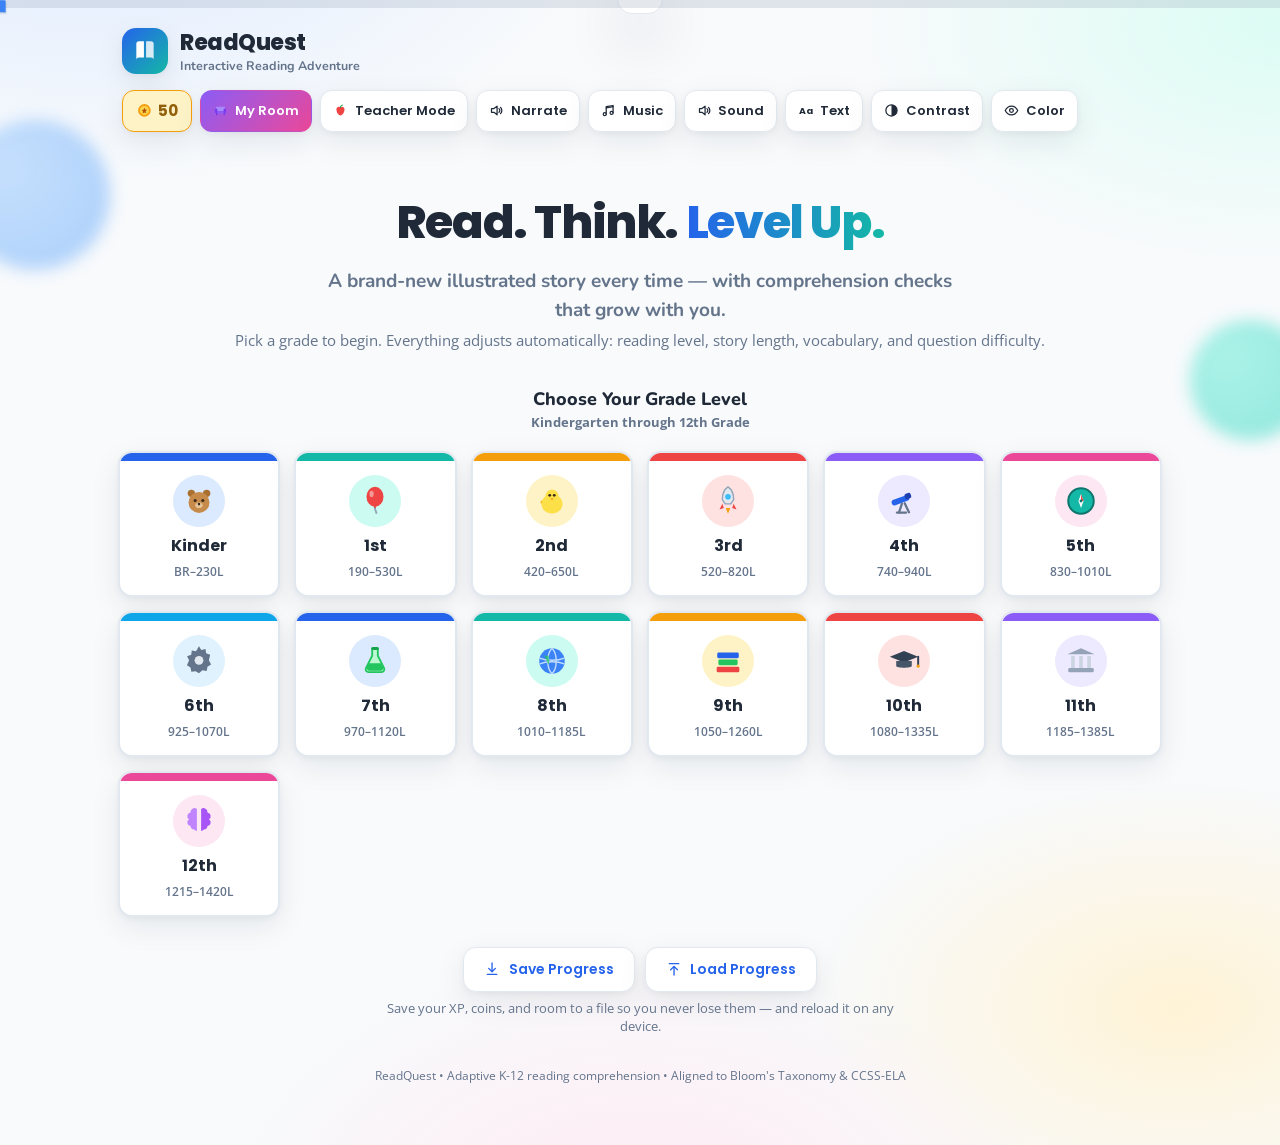
==== read-quest/index.html @ 6ab0fefe "Initial commit: S&A Learning Hub with ReadQuest, MathQuest Jungle, and Physics Quest" ====
<!DOCTYPE html>
<html lang="en">
<head>
<meta charset="UTF-8" />
<meta name="viewport" content="width=device-width, initial-scale=1.0" />
<title>ReadQuest — Interactive Reading Adventure</title>
<link rel="preconnect" href="https://fonts.googleapis.com" />
<link rel="preconnect" href="https://fonts.gstatic.com" crossorigin />
<link href="https://fonts.googleapis.com/css2?family=Poppins:wght@500;600;700;800&family=Nunito:wght@600;700;800&family=Open+Sans:wght@400;500;600&display=swap" rel="stylesheet" />
<style>
/* ============================================================
   ReadQuest — Design tokens
   ============================================================ */
:root{
  --blue:#2563EB; --blue-d:#1D4ED8; --blue-l:#DBEAFE;
  --teal:#14B8A6; --teal-l:#CCFBF1;
  --gold:#F59E0B; --gold-l:#FEF3C7;
  --green:#22C55E; --green-l:#DCFCE7;
  --red:#EF4444; --red-l:#FEE2E2;
  --bg:#F8FAFC; --text:#1F2937; --muted:#64748B;
  --card:#FFFFFF; --line:#E2E8F0;
  --shadow:0 10px 30px rgba(15,23,42,.08),0 2px 8px rgba(15,23,42,.05);
  --shadow-lg:0 24px 60px rgba(15,23,42,.16);
  --radius:22px; --radius-sm:14px;
  --font-title:'Poppins',system-ui,sans-serif;
  --font-head:'Nunito',system-ui,sans-serif;
  --font-body:'Open Sans',system-ui,sans-serif;
  --ease:cubic-bezier(.22,1,.36,1);
  --readscale:1;
}
/* High-contrast mode */
body.hc{
  --bg:#000; --text:#fff; --muted:#e2e2e2; --card:#0b0b0b; --line:#666;
  --blue:#4d9bff; --blue-l:#10233f; --teal:#2ee6cf; --gold:#ffce4d;
  --green-l:#0f2e1a; --green:#5cf27a; --red-l:#3a1414; --red:#ff6b6b;
  --shadow:0 0 0 2px #fff inset; --shadow-lg:0 0 0 3px #fff inset;
}
/* Colorblind-safe: rely on icons + patterns already; this shifts hues */
body.cb{
  --green:#0072B2; --green-l:#cfe6f5; --red:#D55E00; --red-l:#fbe0d0;
  --gold:#E69F00; --teal:#009E73; --blue:#0072B2;
}
*{box-sizing:border-box}
html,body{margin:0;padding:0}
body{
  font-family:var(--font-body); color:var(--text);
  background:
    radial-gradient(900px 500px at 8% -8%, #E0ECFF 0%, transparent 55%),
    radial-gradient(800px 460px at 100% 2%, #DcFcF4 0%, transparent 52%),
    radial-gradient(760px 520px at 50% 108%, #FFE9F3 0%, transparent 55%),
    radial-gradient(680px 420px at 92% 88%, #FFF3D6 0%, transparent 55%),
    var(--bg);
  min-height:100vh; -webkit-font-smoothing:antialiased;
  line-height:1.5;
}
/* playful floating background blobs */
body::before,body::after{content:"";position:fixed;z-index:-1;border-radius:50%;filter:blur(8px);opacity:.5;pointer-events:none}
body::before{width:150px;height:150px;left:-40px;top:120px;background:radial-gradient(circle at 30% 30%,#93C5FD,#60A5FA);animation:float1 9s ease-in-out infinite}
body::after{width:120px;height:120px;right:-30px;top:320px;background:radial-gradient(circle at 30% 30%,#5EEAD4,#2DD4BF);animation:float2 11s ease-in-out infinite}
@keyframes float1{0%,100%{transform:translateY(0) rotate(0)}50%{transform:translateY(26px) rotate(12deg)}}
@keyframes float2{0%,100%{transform:translateY(0)}50%{transform:translateY(-30px)}}
body.hc::before,body.hc::after{display:none}
button{font-family:var(--font-title);cursor:pointer;border:none}
button:focus-visible,[tabindex]:focus-visible,a:focus-visible{
  outline:4px solid var(--gold); outline-offset:3px; border-radius:12px;
}
.sr-only{position:absolute;width:1px;height:1px;padding:0;margin:-1px;overflow:hidden;clip:rect(0,0,0,0);border:0}
.ic{display:inline-block;width:1.15em;height:1.15em;vertical-align:-.2em;flex:0 0 auto}
.iconbtn .ic,.nav-btn .ic,.chip .ic,.shop-tab .ic{width:1.15em;height:1.15em}
.btn-primary .ic,.btn-ghost .ic{width:1.1em;height:1.1em;vertical-align:-.14em}
.hud .stat .ic{width:1.25em;height:1.25em}
.bloom-badge .ic{width:1.15em;height:1.15em;vertical-align:-.22em}
.grade-btn .emoji .ic{width:34px;height:34px}
.toast .em .ic{width:26px;height:26px;vertical-align:-.35em}
.trophy .ic{width:70px;height:70px}
.cert .seal .ic,.cert .badgez .ic{width:44px;height:44px}
.result-hero .trophy .ic{width:70px;height:70px}
#topprogress-runner .ic{width:17px;height:17px;vertical-align:middle}
.lvlname .ic,.lb-emoji .ic,.home-level .ic{width:1.2em;height:1.2em;vertical-align:-.24em}
.lb-emoji .ic{width:40px;height:40px}
.room-coins .ic,.coinpill .ic{width:1.2em;height:1.2em;vertical-align:-.24em}
.sticker .del .ic{width:13px;height:13px;color:#fff}
.feedback .ic{width:1.3em;height:1.3em;vertical-align:-.28em}
.hintbox .ic{width:1.15em;height:1.15em;vertical-align:-.2em}

/* ============================================================
   App shell
   ============================================================ */
#app{max-width:1080px;margin:0 auto;padding:20px 18px 60px}
.topbar{
  display:flex;align-items:center;gap:14px;justify-content:space-between;
  padding:6px 4px 16px;flex-wrap:wrap;
}
.brand{display:flex;align-items:center;gap:12px}
.brand .logo{
  width:46px;height:46px;border-radius:14px;flex:0 0 auto;
  background:linear-gradient(135deg,var(--blue),var(--teal));
  display:grid;place-items:center;box-shadow:var(--shadow);
}
.brand h1{font-family:var(--font-title);font-weight:800;font-size:22px;margin:0;letter-spacing:-.02em}
.brand .tag{font-family:var(--font-head);color:var(--muted);font-size:12.5px;font-weight:700;margin-top:-2px}
.toolbtns{display:flex;gap:8px;flex-wrap:wrap}
.iconbtn{
  background:var(--card);color:var(--text);border:1.5px solid var(--line);
  border-radius:12px;padding:9px 12px;font-size:13px;font-weight:600;
  display:inline-flex;align-items:center;gap:7px;box-shadow:var(--shadow);
  transition:transform .15s var(--ease),background .15s;
}
.iconbtn:hover{transform:translateY(-2px)}
.iconbtn.on{background:var(--blue);color:#fff;border-color:var(--blue)}
.coinpill{display:inline-flex;align-items:center;gap:5px;background:var(--gold-l);border:1.5px solid var(--gold);color:#92600a;border-radius:12px;padding:9px 13px;font-family:var(--font-title);font-weight:700;font-size:14px;box-shadow:var(--shadow)}
.coinpill b{font-size:15px}
.iconbtn.room-btn{background:linear-gradient(135deg,#8B5CF6,#EC4899);color:#fff;border-color:transparent}
body.hc .coinpill{background:#1a1405;color:var(--gold)}

/* ===== My Room stage (illustrated room shell + draggable items) ===== */
.stage{position:relative;width:100%;aspect-ratio:1000/650;border-radius:20px;overflow:hidden;box-shadow:var(--shadow-lg);border:3px solid #fff;touch-action:none;user-select:none;background:#dff0f7}
.stage .room-shell-svg{position:absolute;inset:0;width:100%;height:100%;display:block}
.sticker{position:absolute;transform:translate(-50%,-100%);cursor:grab;background:none;border:none;padding:0;touch-action:none;line-height:0;filter:drop-shadow(0 8px 8px rgba(20,15,10,.28));transition:filter .15s}
.sticker svg{width:100%;height:auto;display:block;overflow:visible}
.sticker:active{cursor:grabbing}
.sticker.on-surface{filter:drop-shadow(0 4px 4px rgba(20,15,10,.3))}
.sticker.selected{filter:drop-shadow(0 0 0 4px rgba(37,99,235,.35)) drop-shadow(0 10px 10px rgba(20,15,10,.3))}
.sticker.selected::after{content:"";position:absolute;inset:-10%;border:3px solid var(--blue);border-radius:14px;box-shadow:0 0 18px rgba(37,99,235,.55);pointer-events:none}
.sticker.invalid{animation:stickerShake .35s}
@keyframes stickerShake{0%,100%{transform:translate(-50%,-100%)}20%{transform:translate(-56%,-100%)}40%{transform:translate(-44%,-100%)}60%{transform:translate(-54%,-100%)}80%{transform:translate(-46%,-100%)}}
.room-empty{position:absolute;inset:0;display:grid;place-items:center;text-align:center;font-family:var(--font-head);font-weight:700;color:rgba(255,255,255,.9);padding:20px;pointer-events:none;text-shadow:0 1px 3px rgba(0,0,0,.35)}

/* Edit panel (appears when a placed item is selected) */
.mlr-editpanel{position:relative;margin-top:14px;background:var(--card);border:1.5px solid var(--blue);border-radius:18px;box-shadow:var(--shadow-lg);padding:16px 18px;animation:fadeIn .2s var(--ease)}
.mlr-ep-head{display:flex;align-items:center;justify-content:space-between;gap:10px;flex-wrap:wrap}
.mlr-ep-title{display:flex;align-items:center;gap:10px}
.mlr-ep-art{width:44px;height:44px;border-radius:10px;background:linear-gradient(#eef4ff,#e5eefb);display:grid;place-items:center;padding:4px}
.mlr-ep-art svg{max-width:100%;max-height:100%}
.mlr-ep-name{font-family:var(--font-title);font-weight:800;font-size:16px}
.mlr-ep-status{font-family:var(--font-head);font-weight:700;font-size:11.5px;padding:3px 9px;border-radius:8px;display:inline-block;margin-top:2px}
.mlr-ep-status.equipped{background:var(--green-l,#d1fae5);color:#166534}
.mlr-ep-status.owned{background:var(--blue-l);color:var(--blue-d)}
.mlr-ep-close{font-size:22px;line-height:1;background:var(--bg);border:1.5px solid var(--line);border-radius:10px;width:30px;height:30px;color:var(--text);cursor:pointer}
.mlr-ep-actions{display:flex;gap:8px;flex-wrap:wrap;margin-top:14px}
.mlr-ep-btn{font-family:var(--font-title);font-weight:700;font-size:13px;background:var(--bg);border:1.5px solid var(--line);border-radius:11px;padding:9px 14px;color:var(--text);display:inline-flex;align-items:center;gap:6px;transition:transform .13s var(--ease),border-color .13s}
.mlr-ep-btn:hover{transform:translateY(-2px);border-color:var(--blue)}
.mlr-ep-btn.on{background:var(--blue);color:#fff;border-color:var(--blue)}
.mlr-ep-btn.danger{color:#b91c1c}
.mlr-ep-btn.danger:hover{border-color:#b91c1c}
.mlr-ep-hint{font-family:var(--font-body);font-size:12px;color:var(--muted);margin-top:8px}
.mlr-ep-styles{margin-top:14px}
.mlr-ep-styles h4{font-family:var(--font-head);font-weight:800;font-size:12px;text-transform:uppercase;letter-spacing:.04em;color:var(--blue);margin:0 0 8px}
.mlr-ep-style-row{display:flex;gap:8px;flex-wrap:wrap}
.mlr-ep-style{width:52px;height:52px;border-radius:10px;border:2px solid var(--line);background:linear-gradient(#eef4ff,#e5eefb);display:grid;place-items:center;padding:5px;cursor:pointer;transition:transform .13s var(--ease),border-color .13s}
.mlr-ep-style:hover{transform:translateY(-2px)}
.mlr-ep-style.current{border-color:var(--blue);box-shadow:0 0 0 2px rgba(37,99,235,.25)}
.mlr-ep-style svg{max-width:100%;max-height:100%}

/* Room toolbar extras */
.mlr-roomtools{display:flex;gap:8px;flex-wrap:wrap}
.ghost-btn.warn{color:#b91c1c}
.ghost-btn.warn:hover{border-color:#b91c1c}
.ghost-btn:disabled{opacity:.45;cursor:not-allowed;transform:none!important}

.screen{animation:fadeIn .5s var(--ease)}
@keyframes fadeIn{from{opacity:0;transform:translateY(10px)}to{opacity:1;transform:none}}

.card{background:var(--card);border:1px solid var(--line);border-radius:var(--radius);box-shadow:var(--shadow)}

/* ============================================================
   Home / grade select
   ============================================================ */
.hero{
  text-align:center;padding:40px 24px 8px;
}
.hero h2{font-family:var(--font-title);font-weight:800;font-size:clamp(28px,5vw,46px);margin:0 0 10px;letter-spacing:-.03em}
.hero h2 .grad{background:linear-gradient(90deg,var(--blue),var(--teal));-webkit-background-clip:text;background-clip:text;color:transparent}
.hero p{font-family:var(--font-head);font-weight:700;color:var(--muted);font-size:clamp(15px,2.4vw,19px);max-width:640px;margin:0 auto 6px}
.hero .sub{font-family:var(--font-body);font-weight:400;font-size:14.5px;color:var(--muted)}
.home-level{display:inline-block;margin-top:14px;background:var(--gold-l);border:1.5px solid var(--gold);color:#92600a;font-family:var(--font-head);font-weight:800;font-size:14px;padding:9px 18px;border-radius:999px;box-shadow:var(--shadow)}
body.hc .home-level{background:#1a1405;color:var(--gold)}

.section-title{font-family:var(--font-head);font-weight:800;font-size:18px;text-align:center;margin:26px 0 4px}
.section-title small{display:block;font-weight:700;color:var(--muted);font-size:13px;font-family:var(--font-body)}

.grade-grid{
  display:grid;grid-template-columns:repeat(auto-fit,minmax(140px,1fr));
  gap:14px;margin:18px 0 6px;
}
.grade-btn{
  position:relative;background:var(--card);border:2.5px solid var(--line);
  border-radius:var(--radius-sm);padding:20px 12px 16px;text-align:center;overflow:hidden;
  box-shadow:var(--shadow);transition:transform .18s var(--ease),border-color .18s,box-shadow .18s;
  display:flex;flex-direction:column;align-items:center;gap:6px;color:var(--text);
}
.grade-btn::before{content:"";position:absolute;top:0;left:0;right:0;height:8px;background:var(--gc,var(--blue))}
.grade-btn .emoji{font-size:30px;line-height:1;width:52px;height:52px;display:grid;place-items:center;border-radius:50%;background:var(--gcl,#EFF6FF);margin-top:2px}
.grade-btn:hover{transform:translateY(-5px) scale(1.03);border-color:var(--gc,var(--blue));box-shadow:0 16px 30px rgba(15,23,42,.14)}
.grade-btn .g-label{font-family:var(--font-title);font-weight:700;font-size:16px}
.grade-btn .g-lex{font-family:var(--font-body);font-weight:600;font-size:11.5px;color:var(--muted)}
.grade-btn.selected{background:var(--gc,var(--blue));border-color:var(--gc,var(--blue));color:#fff;box-shadow:0 14px 28px rgba(37,99,235,.3)}
.grade-btn.selected .g-lex{color:rgba(255,255,255,.85)}
.grade-btn.selected .emoji{background:rgba(255,255,255,.25)}
/* rainbow cycle for grade buttons */
.grade-btn:nth-child(7n+1){--gc:#2563EB;--gcl:#DBEAFE}
.grade-btn:nth-child(7n+2){--gc:#14B8A6;--gcl:#CCFBF1}
.grade-btn:nth-child(7n+3){--gc:#F59E0B;--gcl:#FEF3C7}
.grade-btn:nth-child(7n+4){--gc:#EF4444;--gcl:#FEE2E2}
.grade-btn:nth-child(7n+5){--gc:#8B5CF6;--gcl:#EDE9FE}
.grade-btn:nth-child(7n+6){--gc:#EC4899;--gcl:#FCE7F3}
.grade-btn:nth-child(7n+7){--gc:#0EA5E9;--gcl:#E0F2FE}

.genre-row{display:flex;flex-wrap:wrap;gap:8px;justify-content:center;margin:14px auto;max-width:820px}
.chip{
  font-family:var(--font-head);font-weight:700;font-size:12.5px;
  background:var(--teal-l);color:#0f766e;border-radius:999px;padding:7px 13px;
  border:1.5px solid transparent;transition:transform .15s var(--ease);
}
.chip[data-active="1"]{background:var(--teal);color:#fff}
.chip:hover{transform:translateY(-2px)}

.cta-wrap{text-align:center;margin:26px 0 6px}
.btn-primary{
  font-family:var(--font-title);font-weight:700;font-size:19px;color:#fff;
  background:linear-gradient(135deg,var(--blue),var(--blue-d));
  border-radius:16px;padding:16px 42px;box-shadow:0 12px 26px rgba(37,99,235,.35);
  transition:transform .16s var(--ease),box-shadow .16s;
}
.btn-primary:hover{transform:translateY(-3px)}
.btn-primary:disabled{opacity:.45;cursor:not-allowed;transform:none;box-shadow:none}
.btn-ghost{
  font-family:var(--font-title);font-weight:600;font-size:15px;color:var(--blue);
  background:var(--blue-l);border-radius:14px;padding:12px 22px;transition:transform .15s var(--ease);
}
.btn-ghost:hover{transform:translateY(-2px)}

.save-row{display:flex;gap:10px;justify-content:center;flex-wrap:wrap;margin:30px 0 6px}
.save-btn{font-family:var(--font-title);font-weight:600;font-size:14px;color:var(--blue);background:var(--card);border:1.6px solid var(--line);border-radius:13px;padding:11px 20px;display:inline-flex;align-items:center;gap:8px;box-shadow:var(--shadow);transition:transform .15s var(--ease),border-color .15s}
.save-btn:hover{transform:translateY(-2px);border-color:var(--blue)}
.save-note{text-align:center;font-family:var(--font-body);font-size:12.5px;color:var(--muted);max-width:520px;margin:8px auto 0}

.soon-card{max-width:560px;margin:40px auto;padding:44px 34px;text-align:center}
.soon-card .soon-icon{width:84px;height:84px;margin:0 auto 6px;border-radius:24px;display:grid;place-items:center;background:linear-gradient(135deg,#EDE9FE,#FCE7F3)}
.soon-card .soon-icon .ic{width:46px;height:46px}
.soon-card h2{font-family:var(--font-title);font-weight:800;font-size:28px;margin:10px 0 8px}
.soon-card p{font-family:var(--font-body);font-size:15px;color:var(--muted);max-width:440px;margin:0 auto;line-height:1.65}
.soon-card .soon-badge{display:inline-flex;align-items:center;gap:7px;margin-top:18px;font-family:var(--font-head);font-weight:800;font-size:13px;color:#7c3aed;background:#EDE9FE;border:1.5px solid #c4b5fd;border-radius:999px;padding:8px 16px}
body.hc .soon-card .soon-icon,body.hc .soon-card .soon-badge{background:#1a1030}

/* ============================================================
   My Learning Room (bedroom: Room / Store / Earn Points)
   ============================================================ */
.mlr{animation:fadeIn .4s var(--ease)}
.mlr-top{display:flex;align-items:center;gap:14px;flex-wrap:wrap;justify-content:space-between;background:var(--card);border:1px solid var(--line);border-radius:18px;padding:12px 16px;box-shadow:var(--shadow);margin-bottom:16px}
.mlr-brand{display:flex;align-items:center;gap:9px;font-family:var(--font-title);font-weight:800;font-size:17px}
.mlr-brand svg{flex:0 0 auto}
.mlr-points{display:inline-flex;align-items:center;gap:7px;background:var(--gold-l);border:1.5px solid var(--gold);color:#92600a;border-radius:14px;padding:8px 15px;font-family:var(--font-title);font-weight:800}
.mlr-points b{font-size:18px}
.mlr-points .point-label{font-family:var(--font-head);font-weight:700;font-size:12px}
body.hc .mlr-points{background:#1a1405;color:var(--gold)}
.mlr-tabs{display:flex;gap:7px;flex-wrap:wrap}
.mlr-tab{font-family:var(--font-head);font-weight:800;font-size:13.5px;background:var(--bg);border:1.5px solid var(--line);border-radius:12px;padding:9px 15px;color:var(--text);transition:transform .14s var(--ease),background .14s}
.mlr-tab:hover{transform:translateY(-2px)}
.mlr-tab.on{background:var(--blue);color:#fff;border-color:var(--blue)}
.mlr-tab.mlr-exit{background:transparent;color:var(--muted)}

/* Room tab */
.mlr-roombar{display:flex;align-items:center;justify-content:space-between;gap:12px;flex-wrap:wrap;margin-bottom:12px}
.mlr-streak{display:inline-flex;align-items:center;gap:7px;background:#fff2e6;border:1.5px solid #ffb27a;color:#c1550f;border-radius:999px;padding:8px 15px;font-family:var(--font-head);font-weight:800;font-size:13.5px}
body.hc .mlr-streak{background:#2a1408;color:#ff8a4c}
.ghost-btn{font-family:var(--font-title);font-weight:700;font-size:14px;background:var(--card);color:var(--blue);border:1.6px solid var(--line);border-radius:12px;padding:9px 18px;box-shadow:var(--shadow);transition:transform .14s var(--ease),border-color .14s}
.ghost-btn:hover{transform:translateY(-2px);border-color:var(--blue)}
.mlr-stage-wrap{position:relative;display:grid;grid-template-columns:1fr;gap:16px;overflow:hidden;border-radius:18px}
.mlr-stage-wrap .stage{max-width:720px;margin:0 auto;width:100%}
.mlr-closet{position:absolute;top:0;right:0;height:100%;width:min(340px,86%);background:var(--card);border:1px solid var(--line);border-left:3px solid var(--blue);border-radius:18px;box-shadow:var(--shadow-lg);padding:16px;overflow:auto;transform:translateX(115%);transition:transform .32s var(--ease);z-index:5}
.mlr-closet.open{transform:translateX(0)}
.mlr-closet-head{display:flex;align-items:center;justify-content:space-between;margin-bottom:6px}
.mlr-closet-head h2{font-family:var(--font-title);font-weight:800;font-size:20px;margin:0}
.icon-close{font-size:24px;line-height:1;background:var(--bg);border:1.5px solid var(--line);border-radius:10px;width:34px;height:34px;color:var(--text);cursor:pointer}
.mlr-closet-hint{font-family:var(--font-body);font-size:12.5px;color:var(--muted);margin:0 0 12px}
.mlr-cg{font-family:var(--font-head);font-weight:800;font-size:13px;color:var(--blue);margin:12px 0 8px;text-transform:uppercase;letter-spacing:.04em}
.mlr-cg-grid{display:grid;grid-template-columns:1fr 1fr;gap:10px}
.mlr-citem{background:var(--card);border:2px solid var(--line);border-radius:14px;padding:8px 6px;display:flex;flex-direction:column;align-items:center;gap:5px;cursor:pointer;transition:transform .13s var(--ease),border-color .13s}
.mlr-citem:hover{transform:translateY(-2px);border-color:var(--blue)}
.mlr-citem.placed{border-color:var(--green);background:var(--green-l)}
.mlr-citem-art{width:100%;height:52px;display:grid;place-items:center}
.mlr-citem-art svg{max-height:100%;max-width:100%;width:auto}
.mlr-citem-nm{font-family:var(--font-head);font-weight:700;font-size:11.5px;text-align:center;line-height:1.15}
.mlr-citem-tag{font-family:var(--font-title);font-weight:700;font-size:10.5px;color:var(--muted)}
.mlr-citem.placed .mlr-citem-tag{color:#166534}
.mlr-empty-inv{font-family:var(--font-body);font-size:13.5px;color:var(--muted);text-align:center;padding:20px 6px}
.mlr-tip{font-family:var(--font-body);font-size:13px;color:var(--muted);margin:12px 2px 0;text-align:center}

/* Store tab */
.mlr-store-head{text-align:center;margin-bottom:14px}
.mlr-store-head h1{font-family:var(--font-title);font-weight:800;font-size:26px;margin:0 0 4px}
.mlr-store-head p{font-family:var(--font-body);font-size:14px;color:var(--muted);margin:0}
.mlr-store-cats{display:flex;gap:7px;flex-wrap:wrap;justify-content:center;margin-bottom:16px}
.mlr-scat{font-family:var(--font-head);font-weight:700;font-size:13px;background:var(--card);border:1.5px solid var(--line);border-radius:11px;padding:8px 14px;color:var(--text)}
.mlr-scat.on{background:var(--blue);color:#fff;border-color:var(--blue)}
.mlr-store-grid{display:grid;grid-template-columns:repeat(auto-fill,minmax(150px,1fr));gap:14px}
.mlr-card{background:var(--card);border:1.5px solid var(--line);border-radius:16px;padding:12px;text-align:center;display:flex;flex-direction:column;gap:7px;align-items:center;box-shadow:var(--shadow)}
.mlr-prevwrap{width:100%;height:78px;border-radius:12px;overflow:hidden;display:grid;place-items:center;background:linear-gradient(#eef4ff,#e5eefb)}
.mlr-prev{width:100%;height:100%;border-radius:12px}
.mlr-prev.art{display:grid;place-items:center;padding:6px;background:transparent}
.mlr-prev.art svg{max-height:100%;max-width:100%;width:auto}
.mlr-nm{font-family:var(--font-head);font-weight:800;font-size:13.5px}
.mlr-sub{font-family:var(--font-body);font-size:12px;color:var(--muted);min-height:16px}
.mlr-buy{font-family:var(--font-title);font-weight:700;font-size:13px;border-radius:11px;padding:9px 10px;width:100%;background:var(--blue);color:#fff;border:none;cursor:pointer;transition:transform .13s var(--ease)}
.mlr-buy:hover:not(:disabled){transform:translateY(-2px)}
.mlr-buy.owned{background:var(--teal)}
.mlr-buy.equipped{background:var(--green)}
.mlr-buy.locked{background:var(--line);color:var(--muted);cursor:not-allowed}
.mlr-buy.cant{background:#fca5a5;color:#7f1d1d;cursor:not-allowed}

/* Earn tab */
.mlr-earn-head{text-align:center;margin-bottom:16px}
.mlr-earn-head h1{font-family:var(--font-title);font-weight:800;font-size:26px;margin:0 0 4px}
.mlr-earn-head p{font-family:var(--font-body);font-size:14px;color:var(--muted);margin:0 auto;max-width:560px}
.mlr-earn-grid{display:grid;grid-template-columns:repeat(auto-fit,minmax(230px,1fr));gap:14px}
.mlr-ecard{background:var(--card);border:1px solid var(--line);border-radius:18px;padding:20px;box-shadow:var(--shadow);display:flex;flex-direction:column;gap:8px}
.mlr-ecard.wide{grid-column:1/-1}
.mlr-ecard h3{font-family:var(--font-title);font-weight:800;font-size:17px;margin:0}
.mlr-ecard p{font-family:var(--font-body);font-size:13.5px;color:var(--muted);margin:0;flex:1}
.mlr-reward{font-family:var(--font-head);font-weight:800;font-size:13px;color:#92600a;background:var(--gold-l);border:1.5px solid var(--gold);border-radius:10px;padding:6px 12px;align-self:flex-start}
body.hc .mlr-reward{background:#1a1405;color:var(--gold)}
.primary-btn{font-family:var(--font-title);font-weight:700;font-size:15px;color:#fff;background:linear-gradient(135deg,var(--blue),var(--blue-d));border:none;border-radius:13px;padding:12px 20px;cursor:pointer;box-shadow:0 8px 18px rgba(37,99,235,.28);transition:transform .14s var(--ease)}
.primary-btn:hover:not(:disabled){transform:translateY(-2px)}
.primary-btn:disabled{opacity:.5;cursor:not-allowed;box-shadow:none}
.mlr-quiz{background:var(--bg);border:1.5px solid var(--line);border-radius:16px;padding:16px;margin-top:6px}
.mlr-combo{display:flex;gap:9px;justify-content:center;margin-bottom:12px}
.mlr-dot{width:16px;height:16px;border-radius:50%;background:var(--line);border:2px solid var(--line);transition:background .2s,transform .2s}
.mlr-dot.on{background:var(--gold);border-color:var(--gold);transform:scale(1.12)}
.mlr-q{font-family:var(--font-head);font-weight:800;font-size:17px;text-align:center;margin:0 0 14px}
.mlr-qopts{display:grid;grid-template-columns:1fr 1fr;gap:10px}
@media(max-width:560px){.mlr-qopts{grid-template-columns:1fr}}
.mlr-qopt{font-family:var(--font-head);font-weight:600;font-size:14.5px;background:var(--card);border:2px solid var(--line);border-radius:12px;padding:13px 14px;text-align:left;color:var(--text);cursor:pointer;transition:transform .12s var(--ease),border-color .12s}
.mlr-qopt:hover:not(:disabled){transform:translateY(-2px);border-color:var(--blue)}
.mlr-qopt:disabled{cursor:default}
.mlr-qopt.right{background:var(--green-l);border-color:var(--green);color:#166534}
.mlr-qopt.wrong{background:var(--red-l);border-color:var(--red);animation:shake .45s}
.mlr-qfb{font-family:var(--font-head);font-weight:800;font-size:14.5px;text-align:center;min-height:22px;margin:14px 0 0}
.mlr-qfb.good{color:var(--green)}.mlr-qfb.bad{color:var(--red)}

/* ============================================================
   Reader
   ============================================================ */
.hud{
  display:flex;align-items:center;gap:14px;flex-wrap:wrap;justify-content:space-between;
  background:var(--card);border:1px solid var(--line);border-radius:16px;
  padding:12px 16px;box-shadow:var(--shadow);margin-bottom:16px;
}
.hud .stat{display:flex;align-items:center;gap:7px;font-family:var(--font-head);font-weight:800;font-size:14px}
.hud .stat .lbl{color:var(--muted);font-weight:700;font-size:11px;text-transform:uppercase;letter-spacing:.04em}
.progress{flex:1 1 220px;min-width:180px}
.progress .track{height:12px;border-radius:999px;background:var(--line);overflow:hidden}
.progress .fill{height:100%;border-radius:999px;background:linear-gradient(90deg,var(--teal),var(--blue));width:0;transition:width .5s var(--ease)}
.lvlbox{flex:1 1 220px;min-width:190px;background:var(--gold-l);border:1.5px solid var(--gold);border-radius:13px;padding:8px 12px}
.lvltop{display:flex;justify-content:space-between;align-items:center;gap:8px;margin-bottom:6px}
.lvlname{font-family:var(--font-head);font-weight:800;font-size:13px;color:#92600a}
.lvlxp{font-family:var(--font-body);font-weight:700;font-size:11.5px;color:#a16207}
.track.sm{height:9px;border-radius:999px;background:#fde9b8;overflow:hidden}
.fill.gold{height:100%;border-radius:999px;background:linear-gradient(90deg,var(--gold),#fbbf24);transition:width .5s var(--ease)}
body.hc .lvlbox{background:#1a1405}body.hc .lvlname,body.hc .lvlxp{color:var(--gold)}
.progress .meta{display:flex;justify-content:space-between;font-size:11px;font-weight:700;color:var(--muted);margin-top:5px;font-family:var(--font-body)}

.page-card{padding:0;overflow:hidden}
.scene{width:100%;display:block;background:#eef4ff;border-bottom:1px solid var(--line)}
.scene svg{display:block;width:100%;height:auto}
.page-body{padding:26px 30px 20px}
.page-eyebrow{font-family:var(--font-head);font-weight:800;font-size:12.5px;letter-spacing:.06em;text-transform:uppercase;color:var(--teal)}
.page-title{font-family:var(--font-title);font-weight:800;font-size:clamp(22px,3.4vw,30px);margin:4px 0 14px;letter-spacing:-.02em}
.prose p{
  font-family:var(--font-body);font-size:calc(18px*var(--readscale));line-height:1.75;
  margin:0 0 15px;color:var(--text);max-width:64ch;
}
.page-foot{display:flex;align-items:center;justify-content:space-between;gap:12px;flex-wrap:wrap;padding:6px 30px 24px}
.pagenum{font-family:var(--font-head);font-weight:800;color:var(--muted);font-size:14px}
.navbtns{display:flex;gap:10px;flex-wrap:wrap}
.nav-btn{
  font-family:var(--font-title);font-weight:600;font-size:15px;
  border-radius:13px;padding:11px 20px;display:inline-flex;align-items:center;gap:8px;
  background:var(--card);color:var(--text);border:1.6px solid var(--line);box-shadow:var(--shadow);
  transition:transform .15s var(--ease);
}
.nav-btn:hover{transform:translateY(-2px)}
.nav-btn.next{background:linear-gradient(135deg,var(--blue),var(--blue-d));color:#fff;border-color:transparent}
.nav-btn.gold{background:var(--gold);color:#3b2a05;border-color:transparent}
.nav-btn:disabled{opacity:.4;cursor:not-allowed;transform:none}

/* ============================================================
   Checkpoint / quiz
   ============================================================ */
.quiz-card{padding:28px 30px 30px;animation:pop .4s var(--ease);position:relative;overflow:hidden}
.quiz-card::before{content:"";position:absolute;top:0;left:0;right:0;height:7px;background:linear-gradient(90deg,#2563EB,#14B8A6,#F59E0B,#EF4444,#8B5CF6,#EC4899)}
@keyframes pop{from{opacity:0;transform:scale(.96)}to{opacity:1;transform:scale(1)}}
.bloom-badge{
  display:inline-flex;align-items:center;gap:8px;font-family:var(--font-head);font-weight:800;
  font-size:12.5px;letter-spacing:.04em;text-transform:uppercase;color:#fff;
  padding:7px 14px;border-radius:999px;background:var(--blue);
}
.bloom-Remember{background:#2563EB}.bloom-Understand{background:#14B8A6}
.bloom-Apply{background:#F59E0B;color:#3b2a05}.bloom-Analyze{background:#8B5CF6}
.bloom-Evaluate{background:#EC4899}.bloom-Create{background:#0EA5E9}
.gram-badge{background:#0D9488}
.wordline{display:flex;flex-wrap:wrap;align-items:center;gap:10px;margin:16px 0 6px;font-family:var(--font-head);font-size:calc(22px*var(--readscale))}
.wordchip{font-family:var(--font-head);font-weight:700;font-size:calc(20px*var(--readscale));background:var(--card);border:2px solid var(--line);border-radius:12px;padding:10px 16px;color:var(--text);box-shadow:var(--shadow);transition:transform .13s var(--ease),border-color .13s,background .13s}
.wordchip:hover:not(:disabled){transform:translateY(-2px);border-color:var(--teal)}
.wordchip.chip-correct{background:var(--green-l);border-color:var(--green);color:#166534;animation:goodpulse .5s var(--ease)}
.wordchip.chip-wrong{background:var(--red-l);border-color:var(--red);animation:shake .45s}
.wordchip:disabled{cursor:default}
.wc-period{font-family:var(--font-head);font-weight:700;font-size:calc(22px*var(--readscale));margin-left:-4px}
.checkpoint-label{font-family:var(--font-head);font-weight:800;color:var(--muted);font-size:12.5px;margin-left:10px}
.q-text{font-family:var(--font-head);font-weight:700;font-size:calc(23px*var(--readscale));line-height:1.4;margin:16px 0 20px}
.options{display:grid;grid-template-columns:1fr 1fr;gap:14px}
@media(max-width:620px){.options{grid-template-columns:1fr}.page-body{padding:22px 20px}.page-foot{padding:6px 20px 22px}}
.opt{
  text-align:left;font-family:var(--font-head);font-weight:600;font-size:calc(16.5px*var(--readscale));
  background:var(--card);border:2px solid var(--line);border-radius:16px;padding:16px 18px;
  color:var(--text);box-shadow:var(--shadow);transition:transform .14s var(--ease),border-color .14s,background .14s;
  display:flex;align-items:center;gap:12px;min-height:60px;
}
.opt .key{
  flex:0 0 auto;width:30px;height:30px;border-radius:9px;background:var(--blue-l);color:var(--blue);
  font-family:var(--font-title);font-weight:700;display:grid;place-items:center;font-size:15px;
}
.opt:hover:not(:disabled){transform:translateY(-2px);border-color:var(--blue)}
.opt.correct{background:var(--green-l);border-color:var(--green);animation:goodpulse .5s var(--ease)}
.opt.correct .key{background:var(--green);color:#fff}
.opt.wrong{background:var(--red-l);border-color:var(--red);animation:shake .45s}
.opt.wrong .key{background:var(--red);color:#fff}
.opt:disabled{cursor:default}
@keyframes shake{10%,90%{transform:translateX(-2px)}20%,80%{transform:translateX(4px)}30%,50%,70%{transform:translateX(-7px)}40%,60%{transform:translateX(7px)}}
@keyframes goodpulse{0%{transform:scale(1)}40%{transform:scale(1.04)}100%{transform:scale(1)}}
.feedback{margin-top:18px;min-height:26px;font-family:var(--font-head);font-weight:800;font-size:16px;display:flex;align-items:center;gap:10px}
.feedback.good{color:var(--green)}.feedback.bad{color:var(--red)}
.hintbox{margin-top:12px;background:var(--gold-l);border:1.5px solid var(--gold);border-radius:14px;padding:12px 16px;font-family:var(--font-body);font-size:14.5px;color:#7a5300;display:none}
.hintbox.show{display:block;animation:pop .3s var(--ease)}
.hintbox b{font-family:var(--font-head)}
.quiz-foot{display:flex;justify-content:space-between;align-items:center;margin-top:22px;flex-wrap:wrap;gap:12px}

/* ============================================================
   Toast / celebration
   ============================================================ */
.toast{
  position:fixed;left:50%;top:26px;transform:translateX(-50%) translateY(-140%);
  background:var(--card);border:1px solid var(--line);box-shadow:var(--shadow-lg);
  border-radius:16px;padding:14px 22px;font-family:var(--font-title);font-weight:700;
  font-size:17px;z-index:120;display:flex;align-items:center;gap:12px;transition:transform .5s var(--ease);
}
.toast.show{transform:translateX(-50%) translateY(0)}
.toast .em{font-size:24px}
#confetti{position:fixed;inset:0;pointer-events:none;z-index:110}
#topprogress{position:fixed;top:0;left:0;right:0;height:8px;background:rgba(148,163,184,.25);z-index:130}
#topprogress-fill{height:100%;width:0;background:linear-gradient(90deg,#2563EB,#14B8A6,#F59E0B,#EC4899);transition:width .5s var(--ease);box-shadow:0 0 10px rgba(37,99,235,.5)}
#topprogress-runner{position:absolute;top:-7px;left:0;transform:translateX(-50%);font-size:16px;transition:left .5s var(--ease);filter:drop-shadow(0 1px 1px rgba(0,0,0,.2))}

/* ============================================================
   End screen
   ============================================================ */
.result-hero{text-align:center;padding:34px 24px 8px}
.result-hero .trophy{font-size:66px;animation:bounce 1.4s var(--ease) infinite}
@keyframes bounce{0%,100%{transform:translateY(0)}50%{transform:translateY(-12px)}}
.result-hero h2{font-family:var(--font-title);font-weight:800;font-size:34px;margin:8px 0 4px}
.level-banner{display:flex;align-items:center;gap:16px;background:var(--gold-l);border:1.5px solid var(--gold);border-radius:18px;padding:16px 20px;margin:20px 0 6px;box-shadow:var(--shadow)}
.level-banner .lb-emoji{font-size:40px;line-height:1}
.level-banner .lb-mid{flex:1;min-width:0}
.level-banner .lb-title{font-family:var(--font-title);font-weight:800;font-size:18px;color:#92600a;margin-bottom:7px}
.level-banner .lb-sub{font-family:var(--font-body);font-weight:600;font-size:12.5px;color:#a16207;margin-top:6px}
.level-banner .track.sm{background:#fde9b8}
.level-banner .lb-total{text-align:center;flex:0 0 auto}
.level-banner .lb-total .big{font-family:var(--font-title);font-weight:800;font-size:26px;color:var(--gold)}
.level-banner .lb-total .lbl{font-family:var(--font-head);font-weight:700;color:#a16207;font-size:11px;text-transform:uppercase}
body.hc .level-banner{background:#1a1405}body.hc .level-banner .lb-title,body.hc .level-banner .lb-sub,body.hc .level-banner .lb-total .lbl{color:var(--gold)}
.result-grid{display:grid;grid-template-columns:repeat(auto-fit,minmax(150px,1fr));gap:14px;margin:16px 0 22px}
.result-tile{background:var(--card);border:1px solid var(--line);border-radius:18px;padding:18px;text-align:center;box-shadow:var(--shadow);position:relative;overflow:hidden}
.result-tile::before{content:"";position:absolute;top:0;left:0;right:0;height:6px;background:var(--tc,var(--blue))}
.result-tile:nth-child(6n+1){--tc:#2563EB}.result-tile:nth-child(6n+2){--tc:#14B8A6}.result-tile:nth-child(6n+3){--tc:#F59E0B}
.result-tile:nth-child(6n+4){--tc:#8B5CF6}.result-tile:nth-child(6n+5){--tc:#EC4899}.result-tile:nth-child(6n+6){--tc:#22C55E}
.result-tile .big{font-family:var(--font-title);font-weight:800;font-size:30px;color:var(--tc,var(--blue))}
.result-tile .lbl{font-family:var(--font-head);font-weight:700;color:var(--muted);font-size:12.5px;text-transform:uppercase;letter-spacing:.03em;margin-top:2px}
.bloom-report{background:var(--card);border:1px solid var(--line);border-radius:18px;padding:20px;box-shadow:var(--shadow);margin:6px 0 18px}
.bloom-report h3{font-family:var(--font-head);font-weight:800;margin:0 0 14px;font-size:16px}
.bloom-bar{display:flex;align-items:center;gap:12px;margin:9px 0}
.bloom-bar .name{width:110px;font-family:var(--font-head);font-weight:700;font-size:13.5px}
.bloom-bar .bt{flex:1;height:14px;background:var(--line);border-radius:999px;overflow:hidden}
.bloom-bar .bf{height:100%;border-radius:999px;background:linear-gradient(90deg,var(--teal),var(--blue))}
.bloom-bar .pct{width:52px;text-align:right;font-family:var(--font-head);font-weight:800;font-size:13px;color:var(--muted)}

/* Certificate */
.cert{
  background:linear-gradient(135deg,#fff, #f4f9ff);border:3px double var(--gold);
  border-radius:22px;padding:30px;text-align:center;box-shadow:var(--shadow-lg);position:relative;overflow:hidden;
}
.cert::before{content:"";position:absolute;inset:10px;border:1.5px solid var(--gold-l);border-radius:16px;pointer-events:none}
.cert .seal{font-size:44px}
.cert h3{font-family:var(--font-title);font-weight:800;font-size:26px;margin:6px 0 2px;color:var(--blue)}
.cert .who{font-family:var(--font-head);font-weight:800;font-size:22px;border-bottom:2px dashed var(--line);display:inline-block;padding:6px 30px;margin:10px 0}
.cert .line{font-family:var(--font-body);color:var(--muted);font-size:14px;margin:6px 0}
.cert .badgez{font-size:40px;margin:6px}

/* ============================================================
   Teacher mode
   ============================================================ */
.modal-back{position:fixed;inset:0;background:rgba(15,23,42,.55);z-index:200;display:none;align-items:flex-start;justify-content:center;padding:30px 16px;overflow:auto}
.modal-back.show{display:flex;animation:fadeIn .3s var(--ease)}
.modal{background:var(--card);border-radius:22px;max-width:900px;width:100%;box-shadow:var(--shadow-lg);border:1px solid var(--line)}
.modal-head{display:flex;align-items:center;justify-content:space-between;padding:20px 24px;border-bottom:1px solid var(--line);position:sticky;top:0;background:var(--card);border-radius:22px 22px 0 0;z-index:2}
.modal-head h3{font-family:var(--font-title);font-weight:800;margin:0;font-size:20px}
.modal-body{padding:22px 24px 30px}
.tabbar{display:flex;gap:8px;flex-wrap:wrap;margin-bottom:18px}
.tab{font-family:var(--font-head);font-weight:700;font-size:13.5px;background:var(--bg);border:1.5px solid var(--line);border-radius:11px;padding:9px 14px;color:var(--text)}
.tab.on{background:var(--blue);color:#fff;border-color:var(--blue)}
.tpanel{display:none}.tpanel.on{display:block;animation:fadeIn .3s var(--ease)}
.tpanel h4{font-family:var(--font-head);font-weight:800;font-size:15px;margin:18px 0 8px;color:var(--blue)}
.tpanel p,.tpanel li{font-family:var(--font-body);font-size:14.5px;line-height:1.6}
.tpanel ul,.tpanel ol{margin:6px 0 6px 4px;padding-left:20px}
.kv{display:grid;grid-template-columns:200px 1fr;gap:6px 14px;font-size:14px;margin:8px 0}
.kv .k{font-family:var(--font-head);font-weight:700;color:var(--muted)}
.akey{border:1px solid var(--line);border-radius:14px;padding:14px 16px;margin:10px 0;background:var(--bg)}
.akey .qh{font-family:var(--font-head);font-weight:800;font-size:14px;margin-bottom:6px;display:flex;gap:10px;align-items:center;flex-wrap:wrap}
.akey .opt-line{font-family:var(--font-body);font-size:13.5px;padding:3px 0}
.akey .opt-line.ans{color:var(--green);font-weight:700}
.vocab-list{display:grid;grid-template-columns:repeat(auto-fit,minmax(220px,1fr));gap:10px}
.vocab-list .v{background:var(--bg);border:1px solid var(--line);border-radius:12px;padding:10px 12px;font-size:13.5px}
.vocab-list .v b{font-family:var(--font-head)}
.printbtn{font-family:var(--font-title);font-weight:700;background:var(--teal);color:#fff;border-radius:12px;padding:11px 18px;font-size:14px}

/* Print worksheet */
@media print{
  body{background:#fff}
  #app,.topbar,.hud,.toolbtns,.modal-head,.tabbar,.no-print{display:none !important}
  #print-area{display:block !important}
}
#print-area{display:none}

footer.credit{text-align:center;color:var(--muted);font-size:12px;margin-top:30px;font-family:var(--font-body)}
</style>
</head>
<body>
<div id="topprogress" role="progressbar" aria-label="Overall progress" aria-valuemin="0" aria-valuemax="100" aria-valuenow="0"><div id="topprogress-fill"></div><div id="topprogress-runner"><span data-ic="book"></span></div></div>
<canvas id="confetti"></canvas>
<div class="toast" id="toast" role="status" aria-live="polite"></div>

<div id="app">
  <div class="topbar">
    <div class="brand">
      <div class="logo" aria-hidden="true">
        <svg width="26" height="26" viewBox="0 0 24 24" fill="none"><path d="M4 5.5A2.5 2.5 0 0 1 6.5 3H11v15H6.5A2.5 2.5 0 0 0 4 20.5V5.5Z" fill="#fff"/><path d="M20 5.5A2.5 2.5 0 0 0 17.5 3H13v15h4.5A2.5 2.5 0 0 1 20 20.5V5.5Z" fill="#fff" opacity=".82"/></svg>
      </div>
      <div>
        <h1>ReadQuest</h1>
        <div class="tag">Interactive Reading Adventure</div>
      </div>
    </div>
    <div class="toolbtns" id="toolbtns">
      <span class="coinpill" id="coinpill" title="Coins to spend in My Room"><span data-ic="coin"></span> <b id="coincount">0</b></span>
      <button class="iconbtn room-btn" id="btn-room"><span data-ic="couch"></span> My Room</button>
      <button class="iconbtn" id="btn-teacher" aria-haspopup="dialog"><span data-ic="apple"></span> Teacher Mode</button>
      <button class="iconbtn" id="btn-narrate" aria-pressed="false" title="Read the page aloud"><span data-ic="sound"></span> Narrate</button>
      <button class="iconbtn" id="btn-music" aria-pressed="false" title="Background music"><span data-ic="music"></span> Music</button>
      <button class="iconbtn" id="btn-mute" aria-pressed="false" title="Mute all sounds"><span data-ic="sound"></span> Sound</button>
      <button class="iconbtn" id="btn-text" title="Larger text"><span data-ic="text"></span> Text</button>
      <button class="iconbtn" id="btn-hc" aria-pressed="false" title="High contrast"><span data-ic="contrast"></span> Contrast</button>
      <button class="iconbtn" id="btn-cb" aria-pressed="false" title="Colorblind-friendly palette"><span data-ic="eye"></span> Color</button>
    </div>
  </div>

  <main id="root" aria-live="polite"></main>

  <footer class="credit">ReadQuest • Adaptive K-12 reading comprehension • Aligned to Bloom's Taxonomy &amp; CCSS-ELA</footer>
</div>

<!-- Teacher Mode modal -->
<div class="modal-back" id="teacher-modal" role="dialog" aria-modal="true" aria-labelledby="tm-title">
  <div class="modal">
    <div class="modal-head">
      <h3 id="tm-title"><span data-ic="apple"></span> Teacher Mode</h3>
      <div style="display:flex;gap:8px">
        <button class="printbtn no-print" id="btn-print"><span data-ic="print"></span> Print Worksheet</button>
        <button class="iconbtn" id="tm-close" aria-label="Close teacher mode"><span data-ic="close"></span> Close</button>
      </div>
    </div>
    <div class="modal-body" id="tm-body"></div>
  </div>
</div>

<div id="print-area"></div>

<script>
/* ================================================================
   ReadQuest engine
   ================================================================ */
"use strict";
const $ = (s,el=document)=>el.querySelector(s);
const $$ = (s,el=document)=>[...el.querySelectorAll(s)];
const rand = a => a[Math.floor(Math.random()*a.length)];
const shuffle = a => { a=[...a]; for(let i=a.length-1;i>0;i--){const j=Math.floor(Math.random()*(i+1));[a[i],a[j]]=[a[j],a[i]];} return a; };
const cap = s => s.charAt(0).toUpperCase()+s.slice(1);
const article = s => /^[aeiou]/i.test(s) ? "an" : "a";
const uid = () => Math.random().toString(36).slice(2);

/* ================================================================
   Cute inline-SVG icon set (replaces all emoji)
   ================================================================ */
const ICONS={
  // UI (inherit button text color)
  sound:`<svg class="ic" viewBox="0 0 24 24" fill="none" stroke="currentColor" stroke-width="2" stroke-linecap="round" stroke-linejoin="round"><path d="M4 9v6h4l5 4V5L8 9z"/><path d="M16 9a4 4 0 0 1 0 6"/><path d="M18.5 7a7 7 0 0 1 0 10"/></svg>`,
  soundoff:`<svg class="ic" viewBox="0 0 24 24" fill="none" stroke="currentColor" stroke-width="2" stroke-linecap="round" stroke-linejoin="round"><path d="M4 9v6h4l5 4V5L8 9z"/><path d="M16 9l5 6M21 9l-5 6"/></svg>`,
  music:`<svg class="ic" viewBox="0 0 24 24" fill="none" stroke="currentColor" stroke-width="2" stroke-linecap="round" stroke-linejoin="round"><circle cx="6" cy="18" r="2.4"/><circle cx="17" cy="16" r="2.4"/><path d="M8.4 18V6l11-2v12"/><path d="M8.4 8l11-2"/></svg>`,
  contrast:`<svg class="ic" viewBox="0 0 24 24" fill="none" stroke="currentColor" stroke-width="2"><circle cx="12" cy="12" r="9"/><path d="M12 3a9 9 0 0 1 0 18z" fill="currentColor" stroke="none"/></svg>`,
  eye:`<svg class="ic" viewBox="0 0 24 24" fill="none" stroke="currentColor" stroke-width="2" stroke-linecap="round" stroke-linejoin="round"><path d="M2 12s3.5-7 10-7 10 7 10 7-3.5 7-10 7-10-7-10-7z"/><circle cx="12" cy="12" r="3"/></svg>`,
  home:`<svg class="ic" viewBox="0 0 24 24" fill="none" stroke="currentColor" stroke-width="2" stroke-linecap="round" stroke-linejoin="round"><path d="M3 11l9-8 9 8"/><path d="M5 10v10h14V10"/><path d="M10 20v-6h4v6"/></svg>`,
  refresh:`<svg class="ic" viewBox="0 0 24 24" fill="none" stroke="currentColor" stroke-width="2" stroke-linecap="round" stroke-linejoin="round"><path d="M20 12a8 8 0 1 1-2.3-5.6"/><path d="M20 3v5h-5"/></svg>`,
  arrowL:`<svg class="ic" viewBox="0 0 24 24" fill="none" stroke="currentColor" stroke-width="2.2" stroke-linecap="round" stroke-linejoin="round"><path d="M15 5l-7 7 7 7"/></svg>`,
  arrowR:`<svg class="ic" viewBox="0 0 24 24" fill="none" stroke="currentColor" stroke-width="2.2" stroke-linecap="round" stroke-linejoin="round"><path d="M9 5l7 7-7 7"/></svg>`,
  check:`<svg class="ic" viewBox="0 0 24 24" fill="none" stroke="currentColor" stroke-width="2.4" stroke-linecap="round" stroke-linejoin="round"><path d="M5 12l4.5 4.5L19 6"/></svg>`,
  close:`<svg class="ic" viewBox="0 0 24 24" fill="none" stroke="currentColor" stroke-width="2.2" stroke-linecap="round"><path d="M6 6l12 12M18 6L6 18"/></svg>`,
  print:`<svg class="ic" viewBox="0 0 24 24" fill="none" stroke="currentColor" stroke-width="2" stroke-linecap="round" stroke-linejoin="round"><path d="M6 9V3h12v6"/><rect x="4" y="9" width="16" height="8" rx="2"/><rect x="8" y="15" width="8" height="5"/></svg>`,
  cart:`<svg class="ic" viewBox="0 0 24 24" fill="none" stroke="currentColor" stroke-width="2" stroke-linecap="round" stroke-linejoin="round"><circle cx="9" cy="20" r="1.5"/><circle cx="18" cy="20" r="1.5"/><path d="M2 3h3l2.4 12h11L21 7H6"/></svg>`,
  lock:`<svg class="ic" viewBox="0 0 24 24" fill="none" stroke="currentColor" stroke-width="2" stroke-linecap="round" stroke-linejoin="round"><rect x="5" y="11" width="14" height="9" rx="2"/><path d="M8 11V8a4 4 0 0 1 8 0v3"/></svg>`,
  move:`<svg class="ic" viewBox="0 0 24 24" fill="none" stroke="currentColor" stroke-width="2" stroke-linecap="round" stroke-linejoin="round"><path d="M12 3v18M3 12h18"/><path d="M9 6l3-3 3 3M9 18l3 3 3-3M6 9l-3 3 3 3M18 9l3 3-3 3"/></svg>`,
  undo:`<svg class="ic" viewBox="0 0 24 24" fill="none" stroke="currentColor" stroke-width="2" stroke-linecap="round" stroke-linejoin="round"><path d="M4 12a8 8 0 1 0 2.3-5.6"/><path d="M4 4v5h5"/></svg>`,
  rotate:`<svg class="ic" viewBox="0 0 24 24" fill="none" stroke="currentColor" stroke-width="2" stroke-linecap="round" stroke-linejoin="round"><path d="M17 3l3 3-3 3"/><path d="M20 6H9a5 5 0 0 0 0 10h1"/></svg>`,
  swap:`<svg class="ic" viewBox="0 0 24 24" fill="none" stroke="currentColor" stroke-width="2" stroke-linecap="round" stroke-linejoin="round"><path d="M4 8h13l-3-3M20 16H7l3 3"/></svg>`,
  box:`<svg class="ic" viewBox="0 0 24 24" fill="none" stroke="currentColor" stroke-width="2" stroke-linecap="round" stroke-linejoin="round"><path d="M3 8l9-5 9 5-9 5-9-5z"/><path d="M3 8v9l9 5 9-5V8"/><path d="M12 13v9"/></svg>`,
  text:`<svg class="ic" viewBox="0 0 24 24" fill="currentColor"><text x="1.5" y="18" font-size="15" font-family="Poppins,sans-serif" font-weight="700">Aa</text></svg>`,
  download:`<svg class="ic" viewBox="0 0 24 24" fill="none" stroke="currentColor" stroke-width="2" stroke-linecap="round" stroke-linejoin="round"><path d="M12 3v12"/><path d="M7 11l5 5 5-5"/><path d="M5 20h14"/></svg>`,
  upload:`<svg class="ic" viewBox="0 0 24 24" fill="none" stroke="currentColor" stroke-width="2" stroke-linecap="round" stroke-linejoin="round"><path d="M12 21V9"/><path d="M7 13l5-5 5 5"/><path d="M5 4h14"/></svg>`,
  // colored / cute
  apple:`<svg class="ic" viewBox="0 0 24 24"><path d="M12 7c-2-2-6.5-1.2-6.5 3.2C5.5 15 8.5 20 12 20s6.5-5 6.5-9.8C18.5 5.8 14 5 12 7z" fill="#EF4444"/><path d="M12 7c0-2 1-3.2 3.2-3.6" stroke="#16A34A" stroke-width="1.6" fill="none" stroke-linecap="round"/><path d="M12 7c-.5-1.5.3-2.6 1.6-2.8" stroke="#16A34A" stroke-width="1.4" fill="none"/></svg>`,
  couch:`<svg class="ic" viewBox="0 0 24 24"><rect x="3" y="10" width="18" height="7" rx="2" fill="#8B5CF6"/><rect x="4.5" y="6" width="15" height="7" rx="2" fill="#A78BFA"/><rect x="3" y="9" width="4" height="7" rx="2" fill="#7C3AED"/><rect x="17" y="9" width="4" height="7" rx="2" fill="#7C3AED"/><path d="M6 17v2M18 17v2" stroke="#6D28D9" stroke-width="1.6" stroke-linecap="round"/></svg>`,
  coin:`<svg class="ic" viewBox="0 0 24 24"><circle cx="12" cy="12" r="9" fill="#F59E0B"/><circle cx="12" cy="12" r="6.4" fill="#FCD34D"/><path d="M12 8l1.2 2.6 2.8.3-2.1 1.9.6 2.8L12 14.9 9.5 16.3l.6-2.8L8 11.5l2.8-.3z" fill="#B45309"/></svg>`,
  star:`<svg class="ic" viewBox="0 0 24 24"><path d="M12 3l2.6 5.6 6 .7-4.4 4.1 1.2 5.9L12 17.8 6.6 20.3l1.2-5.9L3.4 9.3l6-.7z" fill="#F59E0B" stroke="#D97706" stroke-width=".8"/></svg>`,
  fire:`<svg class="ic" viewBox="0 0 24 24"><path d="M12 2c2 3 5 5 5 9a5 5 0 0 1-10 0c0-2 1-3 2-4 0 1.5 1 2 1.5 2C10 6 10 4 12 2z" fill="#FB923C"/><path d="M12 10c1 1 2 2 2 3.5a2 2 0 0 1-4 0c0-1 .5-1.5 1-2 0 .8.5 1 1 1-.5-1-.5-1.5 0-2.5z" fill="#FDE047"/></svg>`,
  trophy:`<svg class="ic" viewBox="0 0 24 24"><path d="M7 4h10v4a5 5 0 0 1-10 0z" fill="#F59E0B"/><path d="M7 5H4v2a3 3 0 0 0 3 3M17 5h3v2a3 3 0 0 1-3 3" fill="none" stroke="#D97706" stroke-width="1.6"/><rect x="10.5" y="12" width="3" height="4" fill="#D97706"/><rect x="7" y="16" width="10" height="3" rx="1" fill="#FCD34D"/><rect x="6" y="19" width="12" height="2.5" rx="1" fill="#D97706"/></svg>`,
  crown:`<svg class="ic" viewBox="0 0 24 24"><path d="M3 8l4 4 5-6 5 6 4-4v10H3z" fill="#F59E0B" stroke="#D97706" stroke-width="1"/><circle cx="7" cy="10.5" r="1" fill="#fff"/><circle cx="12" cy="8.5" r="1" fill="#fff"/><circle cx="17" cy="10.5" r="1" fill="#fff"/></svg>`,
  party:`<svg class="ic" viewBox="0 0 24 24"><path d="M3 21l6-2.4-3.6-3.6z" fill="#F59E0B"/><circle cx="15" cy="6" r="1.4" fill="#EF4444"/><circle cx="19" cy="10" r="1.4" fill="#22C55E"/><circle cx="17" cy="14" r="1.4" fill="#2563EB"/><path d="M13 9l2-2M16 12l2-1" stroke="#8B5CF6" stroke-width="1.6" stroke-linecap="round"/></svg>`,
  medal:`<svg class="ic" viewBox="0 0 24 24"><path d="M8 3l2.2 6-4 2L4 5z" fill="#EF4444"/><path d="M16 3l-2.2 6 4 2L20 5z" fill="#2563EB"/><circle cx="12" cy="15" r="6" fill="#F59E0B"/><circle cx="12" cy="15" r="3.4" fill="#FCD34D"/></svg>`,
  book:`<svg class="ic" viewBox="0 0 24 24"><path d="M4 5a2 2 0 0 1 2-2h6v17H6a2 2 0 0 0-2 2z" fill="#2563EB"/><path d="M20 5a2 2 0 0 0-2-2h-6v17h6a2 2 0 0 1 2 2z" fill="#3B82F6"/></svg>`,
  bulb:`<svg class="ic" viewBox="0 0 24 24"><path d="M12 3a6 6 0 0 0-4 10.5c.8.8 1 1.5 1 2.5h6c0-1 .2-1.7 1-2.5A6 6 0 0 0 12 3z" fill="#FCD34D" stroke="#D97706" stroke-width="1"/><rect x="9" y="17" width="6" height="2.4" rx="1" fill="#94A3B8"/><rect x="10" y="20" width="4" height="1.6" rx=".8" fill="#64748B"/></svg>`,
  sparkles:`<svg class="ic" viewBox="0 0 24 24"><path d="M11 3l1.6 4.4L17 9l-4.4 1.6L11 15l-1.6-4.4L5 9l4.4-1.6z" fill="#F59E0B"/><path d="M18 13l.8 2.2 2.2.8-2.2.8L18 19l-.8-2.2L15 16l2.2-.8z" fill="#FCD34D"/></svg>`,
  pencil:`<svg class="ic" viewBox="0 0 24 24"><path d="M4 20l1.2-4.2L15 6l3 3-9.8 9.8z" fill="#14B8A6"/><path d="M4 20l1.2-4.2 3 3z" fill="#0F766E"/><path d="M15 6l2-2 3 3-2 2z" fill="#F59E0B"/></svg>`,
  brain:`<svg class="ic" viewBox="0 0 24 24"><path d="M10.5 3.5A2.8 2.8 0 0 0 6 6a2.6 2.6 0 0 0-1 4.8A2.6 2.6 0 0 0 6 15.6 2.7 2.7 0 0 0 8.6 18a2.4 2.4 0 0 0 1.9 1V4z" fill="#C084FC"/><path d="M13.5 3.5A2.8 2.8 0 0 1 18 6a2.6 2.6 0 0 1 1 4.8 2.6 2.6 0 0 1-1 4.8A2.7 2.7 0 0 1 15.4 18a2.4 2.4 0 0 1-1.9 1V4z" fill="#A855F7"/></svg>`,
  checkc:`<svg class="ic" viewBox="0 0 24 24"><circle cx="12" cy="12" r="10" fill="#22C55E"/><path d="M7 12.5l3.2 3.2L17 9" fill="none" stroke="#fff" stroke-width="2.4" stroke-linecap="round" stroke-linejoin="round"/></svg>`,
  xc:`<svg class="ic" viewBox="0 0 24 24"><circle cx="12" cy="12" r="10" fill="#EF4444"/><path d="M8.5 8.5l7 7M15.5 8.5l-7 7" stroke="#fff" stroke-width="2.4" stroke-linecap="round"/></svg>`,
  // grade icons
  teddy:`<svg class="ic" viewBox="0 0 24 24"><circle cx="6.6" cy="6.6" r="2.6" fill="#A9702F"/><circle cx="17.4" cy="6.6" r="2.6" fill="#A9702F"/><circle cx="12" cy="13" r="7.4" fill="#C68A4A"/><circle cx="9.3" cy="11.6" r="1.1" fill="#3B2A1A"/><circle cx="14.7" cy="11.6" r="1.1" fill="#3B2A1A"/><ellipse cx="12" cy="15" rx="2.6" ry="2" fill="#E6C49A"/><circle cx="12" cy="14.2" r=".9" fill="#3B2A1A"/></svg>`,
  balloon:`<svg class="ic" viewBox="0 0 24 24"><ellipse cx="12" cy="9" rx="6" ry="7" fill="#EF4444"/><path d="M11 15.8h2l-1 1.6z" fill="#DC2626"/><path d="M12 17c0 2 1 2 1 4" stroke="#94A3B8" stroke-width="1.3" fill="none"/><ellipse cx="9.6" cy="7" rx="1.5" ry="2.2" fill="#fff" opacity=".45"/></svg>`,
  chick:`<svg class="ic" viewBox="0 0 24 24"><ellipse cx="12" cy="14" rx="7.5" ry="6.8" fill="#FDE047"/><circle cx="12" cy="8.5" r="4.6" fill="#FDE047"/><circle cx="10.4" cy="8" r="1" fill="#3B2A1A"/><circle cx="13.6" cy="8" r="1" fill="#3B2A1A"/><path d="M11 10h2l-1 1.6z" fill="#F59E0B"/><path d="M4.6 14c-1-.6-1-1.8 0-2.6.6 1 .6 1.8 0 2.6z" fill="#FBBF24"/></svg>`,
  rocket:`<svg class="ic" viewBox="0 0 24 24"><path d="M12 2c3 2 4 6 4 9l-2 3h-4l-2-3c0-3 1-7 4-9z" fill="#E2E8F0" stroke="#94A3B8" stroke-width="1"/><circle cx="12" cy="9" r="2" fill="#38BDF8"/><path d="M8 14l-2 4 3-1z" fill="#EF4444"/><path d="M16 14l2 4-3-1z" fill="#EF4444"/><path d="M10.4 17h3.2L12 21z" fill="#F59E0B"/></svg>`,
  telescope:`<svg class="ic" viewBox="0 0 24 24"><rect x="3" y="9.5" width="13" height="4" rx="2" transform="rotate(-20 9.5 11.5)" fill="#2563EB"/><rect x="12.5" y="6.5" width="4.5" height="4" rx="1.4" transform="rotate(-20 14.7 8.5)" fill="#1E40AF"/><path d="M10.5 14l-2 6M12.5 13.6l3 6.4" stroke="#64748B" stroke-width="1.6" stroke-linecap="round"/><path d="M7 20.2h6.5" stroke="#64748B" stroke-width="1.6" stroke-linecap="round"/></svg>`,
  compass:`<svg class="ic" viewBox="0 0 24 24"><circle cx="12" cy="12" r="9" fill="#14B8A6"/><circle cx="12" cy="12" r="9" fill="none" stroke="#0F766E" stroke-width="1.4"/><path d="M12 7l1.8 5-1.8 5-1.8-5z" fill="#fff"/><path d="M12 7l1.8 5-1.8 0z" fill="#EF4444"/><circle cx="12" cy="12" r="1" fill="#0F766E"/></svg>`,
  gear:`<svg class="ic" viewBox="0 0 24 24"><path d="M12 1.5l1.6 2.7 3-.6.4 3 2.9 1L19 11.5l1.5 2.9-2.5 1.6-.6 3-3-.4L12 20.6l-2.4-1.4-3 .4-.6-3-2.5-1.6L5 11.5 3.6 8.6l2.9-1 .4-3 3 .6z" fill="#64748B"/><circle cx="12" cy="11.5" r="3.1" fill="#E2E8F0"/></svg>`,
  flask:`<svg class="ic" viewBox="0 0 24 24"><path d="M10 3.5h4v4.8l4.4 8.7a2 2 0 0 1-1.8 2.9H7.4a2 2 0 0 1-1.8-2.9L10 8.3z" fill="#BBF7D0" stroke="#22C55E" stroke-width="1.3"/><path d="M7.7 13.5h8.6l1.3 2.5a2 2 0 0 1-1.8 2.9H8.2a2 2 0 0 1-1.8-2.9z" fill="#22C55E"/><rect x="9.4" y="2.2" width="5.2" height="2" rx="1" fill="#16A34A"/></svg>`,
  globe:`<svg class="ic" viewBox="0 0 24 24"><circle cx="12" cy="12" r="9" fill="#3B82F6"/><path d="M3.4 10c4.5 2 12.7 2 17.2 0M3.4 14c4.5-2 12.7-2 17.2 0" stroke="#BFDBFE" stroke-width="1" fill="none"/><path d="M12 3c-4 4-4 14 0 18M12 3c4 4 4 14 0 18" stroke="#BFDBFE" stroke-width="1" fill="none"/><path d="M6.5 8c1.2.8 2 .5 3 0 .5 2-.5 2.5 1 3.5-1.5 1 .3 2.2-1 3" fill="#22C55E" opacity=".75"/></svg>`,
  books:`<svg class="ic" viewBox="0 0 24 24"><rect x="4" y="16" width="16" height="4" rx="1" fill="#EF4444"/><rect x="5.2" y="11" width="13.6" height="4" rx="1" fill="#22C55E"/><rect x="4.4" y="6" width="15.2" height="4" rx="1" fill="#2563EB"/></svg>`,
  cap:`<svg class="ic" viewBox="0 0 24 24"><path d="M2 9l10-4 10 4-10 4z" fill="#334155"/><path d="M6.5 12v3.6c0 1.6 11 1.6 11 0V12" fill="#475569"/><path d="M22 9v5.4" stroke="#334155" stroke-width="1.4" stroke-linecap="round"/><circle cx="22" cy="15.6" r="1.2" fill="#F59E0B"/></svg>`,
  building:`<svg class="ic" viewBox="0 0 24 24"><path d="M12 3l9.5 4.2H2.5z" fill="#94A3B8"/><rect x="5" y="8.5" width="2.6" height="8.5" fill="#CBD5E1"/><rect x="10.7" y="8.5" width="2.6" height="8.5" fill="#CBD5E1"/><rect x="16.4" y="8.5" width="2.6" height="8.5" fill="#CBD5E1"/><rect x="3" y="17" width="18" height="3" rx="1" fill="#94A3B8"/></svg>`,
  magnifier:`<svg class="ic" viewBox="0 0 24 24"><circle cx="10.5" cy="10.5" r="6" fill="#DBEAFE" stroke="#2563EB" stroke-width="2"/><path d="M15 15l5 5" stroke="#2563EB" stroke-width="2.6" stroke-linecap="round"/></svg>`,
  map:`<svg class="ic" viewBox="0 0 24 24"><path d="M9 4L3 6v14l6-2 6 2 6-2V4l-6 2z" fill="#22C55E"/><path d="M9 4v14M15 6v14" stroke="#15803D" stroke-width="1.2"/></svg>`,
  hero:`<svg class="ic" viewBox="0 0 24 24"><path d="M3 7h18c-1 4.2-3.2 7-9 7S4 11.2 3 7z" fill="#8B5CF6"/><circle cx="8.5" cy="9.6" r="1.4" fill="#fff"/><circle cx="15.5" cy="9.6" r="1.4" fill="#fff"/></svg>`
};
function ic(name){ return ICONS[name]||ICONS.star; }
function fillIcons(scope){ $$("[data-ic]",scope||document).forEach(el=>{ if(!el._filled){ el.innerHTML=ic(el.dataset.ic); el._filled=1; } }); }

/* ---------------- Grade configuration (K-12) ---------------- */
// band: prose complexity tier 0..4 ; pages: reading pages ; bloomMax: highest Bloom index (0..5)
const BLOOM = ["Remember","Understand","Apply","Analyze","Evaluate","Create"];
const GRADES = [
  {id:"K", label:"Kindergarten", lexile:"BR–230L", band:0, wmin:150,wmax:200, pages:3, bloomMax:1, xpPer:20},
  {id:"1", label:"1st Grade", lexile:"190–530L", band:0, wmin:200,wmax:250, pages:3, bloomMax:1, xpPer:20},
  {id:"2", label:"2nd Grade", lexile:"420–650L", band:1, wmin:250,wmax:350, pages:4, bloomMax:2, xpPer:25},
  {id:"3", label:"3rd Grade", lexile:"520–820L", band:1, wmin:350,wmax:500, pages:5, bloomMax:3, xpPer:25},
  {id:"4", label:"4th Grade", lexile:"740–940L", band:2, wmin:500,wmax:650, pages:5, bloomMax:3, xpPer:30},
  {id:"5", label:"5th Grade", lexile:"830–1010L", band:2, wmin:650,wmax:800, pages:6, bloomMax:4, xpPer:30},
  {id:"6", label:"6th Grade", lexile:"925–1070L", band:3, wmin:900,wmax:1050, pages:6, bloomMax:4, xpPer:35},
  {id:"7", label:"7th Grade", lexile:"970–1120L", band:3, wmin:1000,wmax:1150, pages:7, bloomMax:5, xpPer:35},
  {id:"8", label:"8th Grade", lexile:"1010–1185L", band:3, wmin:1050,wmax:1200, pages:7, bloomMax:5, xpPer:40},
  {id:"9", label:"9th Grade", lexile:"1050–1260L", band:4, wmin:1300,wmax:1550, pages:8, bloomMax:5, xpPer:45},
  {id:"10",label:"10th Grade", lexile:"1080–1335L", band:4, wmin:1450,wmax:1700, pages:8, bloomMax:5, xpPer:45},
  {id:"11",label:"11th Grade", lexile:"1185–1385L", band:4, wmin:1600,wmax:1850, pages:9, bloomMax:5, xpPer:50},
  {id:"12",label:"12th Grade", lexile:"1215–1420L", band:4, wmin:1700,wmax:2000, pages:9, bloomMax:5, xpPer:50},
];
const gradeById = id => GRADES.find(g=>g.id===id);

/* ---------------- Genres ---------------- */
const GENRES = ["Mystery","Adventure","Fantasy","Science Fiction","Historical Fiction","Realistic Fiction","Humor","Sports","Survival","Mythology","Nature","Friendship","School Life","Cultural Stories","Superhero","Pirate Tales","Time Travel","Fairy Tale","Dinosaurs","Inventors"];

/* ---------------- Story engine ---------------- */
const NAMES = ["Maya","Leo","Aisha","Diego","Mia","Sam","Priya","Noah","Zoe","Kofi","Lena","Omar","Ruby","Jayden","Nina","Hassan","Emma","Tariq","Sofia","Marcus","Yuki","Ana","Ibrahim","Grace","Chen","Layla","Finn","Amara","Elena","Rafael"];
const COLORS = ["red","blue","golden","green","silver","purple","orange","emerald"];
const OBJECTS = ["lantern","map","feather","compass","key","notebook","kite","gemstone","scarf","whistle","medal","seashell","telescope","music box"];
const COMPANIONS = [
  {t:"her best friend", n:true},{t:"his little brother", n:true},{t:"a clever fox named Ash", n:false},
  {t:"a loyal dog named Pepper", n:false},{t:"a curious kitten named Sesame", n:false},
  {t:"her grandmother", n:false},{t:"a small robot named Bolt", n:false},{t:"a wise old owl", n:false},
  {t:"her cousin", n:true},{t:"a talking parrot named Kiwi", n:false}
];
const GOALS = [
  {short:"help her family", why:"her family was counting on her"},
  {short:"win the big contest", why:"she had trained for it all year"},
  {short:"find the way home", why:"the path had disappeared behind her"},
  {short:"save the village", why:"everyone she loved lived there"},
  {short:"keep an important promise", why:"she had given her word"},
  {short:"prove she was brave", why:"others had doubted her"},
  {short:"solve the mystery", why:"the questions kept her awake at night"},
  {short:"protect a friend", why:"her friend could not do it alone"}
];
const OBSTACLES = ["a sudden storm","a locked stone gate","a tricky riddle","a rushing river","a thick grey fog","a broken rope bridge","a towering wall of thorns","a maze of tunnels","a long cold night","a stubborn machine"];
const HELPERS = [
  {t:"a kind stranger", how:"who shared a helpful secret"},
  {t:"an old map", how:"that revealed a hidden path"},
  {t:"her own courage", how:"that she had doubted until now"},
  {t:"a clever plan", how:"that used everything she had learned"},
  {t:"a helpful neighbor", how:"who remembered an old story"},
  {t:"a hidden tunnel", how:"that no one else had noticed"},
  {t:"teamwork", how:"that turned two heads into one idea"}
];
const RESOLUTIONS = [
  "shared the reward with everyone in the village",
  "returned the treasure to its rightful owner",
  "taught the whole town a song about the journey",
  "planted a garden where the trouble had been",
  "made a new and unlikely friend",
  "wrote down every detail of the adventure",
  "opened the doors so others could follow the path too"
];
const THEMES = [
  "courage grows the most when we use it to help others",
  "the hardest problems become smaller when we work together",
  "curiosity, followed patiently, leads to real discovery",
  "small acts of kindness change more than we expect",
  "patience and a steady heart can outlast almost any trouble",
  "the very thing that makes us different can become our strength"
];

// genre-specific settings + scene keys
const GENRE_DATA = {
  "Mystery":{settings:["the old lighthouse at Gull Point","the dusty attic of the town library","the shuttered museum on Elm Street"],scenes:["mystery","library","city"],tone:"puzzling"},
  "Adventure":{settings:["the cliffs above Thunder Bay","the winding jungle trail","the high mountain pass"],scenes:["mountain","forest","adventure"],tone:"thrilling"},
  "Fantasy":{settings:["the kingdom of Everwood","the floating city of Aeloria","the enchanted glass forest"],scenes:["castle","forest","fantasy"],tone:"wondrous"},
  "Science Fiction":{settings:["the orbiting station Helios-9","the red dunes of a distant planet","the underwater research dome"],scenes:["space","lab","ocean"],tone:"astonishing"},
  "Historical Fiction":{settings:["a busy harbor town in 1863","the winding streets of an old walled city","a frontier settlement on the wide plains"],scenes:["historical","city","desert"],tone:"vivid"},
  "Realistic Fiction":{settings:["the corner of Maple and Third","the community garden behind the school","the neighborhood rec center"],scenes:["city","school","forest"],tone:"heartfelt"},
  "Humor":{settings:["the world's messiest tree house","the school cafeteria on Taco Tuesday","Grandpa's very confusing garage"],scenes:["school","city","forest"],tone:"silly"},
  "Sports":{settings:["the buzzing county championship court","the muddy field at the season's last game","the echoing swim center"],scenes:["sports","city","school"],tone:"exciting"},
  "Survival":{settings:["a snowy ridge far from the trail","a small island after the storm","a canyon as the sun went down"],scenes:["mountain","ocean","desert"],tone:"tense"},
  "Mythology":{settings:["the marble halls of the sky-gods","the river that circled the underworld","the mountain where the winds were born"],scenes:["castle","mountain","fantasy"],tone:"epic"},
  "Nature":{settings:["the tide pools at dawn","the great oak at the meadow's edge","the river delta full of birds"],scenes:["forest","ocean","mountain"],tone:"peaceful"},
  "Friendship":{settings:["the last row of the school bus","the treehouse they built together","the bench under the big willow"],scenes:["school","forest","city"],tone:"warm"},
  "School Life":{settings:["Room 12 at Bridgewater Elementary","the middle school science fair","the crowded hallway before the bell"],scenes:["school","library","city"],tone:"lively"},
  "Cultural Stories":{settings:["the family kitchen during the festival","the grandmother's village across the sea","the crowded night market"],scenes:["city","historical","forest"],tone:"rich"},
  "Superhero":{settings:["the rooftops high above Central City","the busy downtown at rush hour","the secret base hidden beneath the school"],scenes:["city","school","adventure"],tone:"heroic"},
  "Pirate Tales":{settings:["the deck of the ship Salty Gull","a hidden cove on Skull Island","the stormy waters off Coral Reef"],scenes:["ocean","adventure","historical"],tone:"swashbuckling"},
  "Time Travel":{settings:["the humming time-lab in the old clock tower","a cobbled street a hundred years in the past","the gleaming future city of tomorrow"],scenes:["lab","historical","city"],tone:"mind-bending"},
  "Fairy Tale":{settings:["a little cottage at the edge of the whispering woods","the golden hall of a faraway kingdom","the old stone bridge guarded by a grumpy troll"],scenes:["forest","castle","fantasy"],tone:"once-upon-a-time"},
  "Dinosaurs":{settings:["a green valley in the age of the dinosaurs","the fossil dig at Red Rock Canyon","the misty jungle where giant reptiles roamed"],scenes:["forest","desert","mountain"],tone:"prehistoric"},
  "Inventors":{settings:["a cluttered workshop full of gears and springs","the school invention fair","the garage laboratory behind the house"],scenes:["lab","school","city"],tone:"clever"}
};

// choose companion pronoun-aware name fill
function fillCompanion(c, protagName){
  if(c.n) return c.t + " " + rand(NAMES.filter(n=>n!==protagName));
  return c.t;
}

/* Build story facts */
function buildFacts(grade){
  const genre = rand(GENRES);
  const gd = GENRE_DATA[genre];
  const protagonist = rand(NAMES);
  const she = Math.random()<.5 ? {s:"she",o:"her",p:"her"} : {s:"he",o:"him",p:"his"};
  const companion = fillCompanion(rand(COMPANIONS), protagonist);
  const setting = rand(gd.settings);
  const objName = rand(OBJECTS);
  const objColor = rand(COLORS);
  const goal = rand(GOALS);
  const obstacle = rand(OBSTACLES);
  const helper = rand(HELPERS);
  const resolution = rand(RESOLUTIONS);
  const theme = rand(THEMES);
  const scenes = gd.scenes;
  return {genre,gd,protagonist,pn:she,companion,setting,objName,objColor,goal,obstacle,helper,resolution,theme,scenes,id:uid()};
}

/* Prose generation, scaled by band (0 simple → 4 sophisticated) */
function sentence(band, variants){
  // variants indexed by band tier; pick exact, else nearest lower, else nearest higher
  for(let b=band;b>=0;b--){ if(variants[b]) return rand(variants[b]); }
  for(let b=band+1;b<=4;b++){ if(variants[b]) return rand(variants[b]); }
  const any=Object.values(variants)[0]; return rand(any);
}

function generateStory(grade){
  const f = buildFacts(grade);
  const b = grade.band;
  const P = f.protagonist, pn = f.pn, obj = f.objColor+" "+f.objName, objArt = article(f.objColor);
  const paras = []; // {text, beat}
  const push = (beat,text)=>paras.push({beat,text});

  // ---- SETUP ----
  push("setup", sentence(b,{
    0:[`${P} lived near ${f.setting}. ${cap(pn.s)} loved to explore. Every day was a new day.`],
    1:[`${P} lived close to ${f.setting}, and more than anything, ${pn.s} loved to explore. Most days were quiet — until this one.`],
    2:[`For as long as ${pn.s} could remember, ${P} had lived near ${f.setting}, a place full of small wonders that most people walked right past. ${cap(pn.s)} was the kind of person who always stopped to look twice.`],
    3:[`${P} had grown up in the shadow of ${f.setting}, a place that seemed ordinary to everyone else but had always felt full of quiet possibility to ${pn.o}. ${cap(pn.s)} noticed the things others overlooked, and that habit was about to matter more than ${pn.s} knew.`],
    4:[`${P} had spent ${pn.p} whole life near ${f.setting}, a place the townspeople hurried past without a second glance. To ${pn.o}, though, it had always hummed with the promise of something unfinished — as if the world there were holding its breath, waiting for the right person to pay attention. On the morning this story begins, ${pn.s} finally did.`]
  }));
  push("setup", sentence(b,{
    0:[`With ${pn.o} was ${f.companion}. They did everything together.`],
    1:[`${cap(pn.s)} was almost never alone. ${f.companion} went everywhere with ${pn.o}, and the two of them made a good team.`],
    2:[`${cap(pn.s)} rarely wandered alone. ${cap(f.companion)} was ${pn.p} steady companion, and together the two of them had a talent for turning a plain afternoon into something worth remembering.`],
    4:[`${cap(pn.s)} was seldom without ${f.companion}, ${pn.p} truest companion, the one who could be relied on when a clever idea or a steady nerve was required. Between them there existed the easy shorthand of people who have shared a hundred small adventures and trust one another completely.`]
  }));

  // ---- CONFLICT ----
  push("conflict", sentence(b,{
    0:[`One day, ${P} found ${objArt} ${obj}! But there was a problem. ${cap(pn.s)} had to ${f.goal.short}.`],
    1:[`Then everything changed. ${P} discovered ${objArt} ${obj}, and with it came a big problem: ${pn.s} had to ${f.goal.short}, and there was very little time.`],
    2:[`Everything changed the day ${pn.s} discovered ${objArt} ${obj} half-hidden and waiting. It was beautiful — but it came with a heavy task. ${P} would have to ${f.goal.short}, because ${f.goal.why}.`],
    3:[`Then everything changed. Tucked away where no one else had thought to look, ${P} discovered ${objArt} ${obj}. It should have been a happy find, but it carried a weight ${pn.s} had not expected: ${pn.s} would have to ${f.goal.short}, because ${f.goal.why}, and ${pn.s} would have to do it soon.`],
    4:[`Then, on a morning that had promised nothing unusual, everything changed. ${P} discovered ${objArt} ${obj}, tucked into a place no one else had thought to look. What might have been a simple stroke of luck instead settled onto ${pn.p} shoulders like a challenge, for ${pn.s} understood at once that ${pn.s} would have to ${f.goal.short} — ${f.goal.why} — and that the window to do so was already closing.`]
  }));

  // ---- RISING ACTION (scaled precisely to each grade's word target) ----
  const JOURNEY = [
    {0:[`First they had to get past ${f.obstacle}.`],1:[`Their first challenge was ${f.obstacle}, which stood right in their way.`],2:[`Their first real test was ${f.obstacle}, which blocked the only path forward and refused to be ignored.`],3:[`The first test came quickly, in the shape of ${f.obstacle}. It stood squarely across the only path forward, and there was no going around it.`],4:[`The first true test arrived without warning, in the form of ${f.obstacle}. It lay squarely across the only route forward, indifferent to how badly they needed to pass, and it would not be reasoned with.`]},
    {0:[`${P} was scared. But ${pn.s} did not give up.`],1:[`${P} felt afraid, but ${pn.s} took a deep breath and kept going anyway.`],2:[`Fear tugged at ${P}, sharp and sudden, but ${pn.s} steadied ${pn.p} breathing and pressed on rather than turn back.`],3:[`Fear rose in ${P} — real and sudden — but ${pn.s} had learned that fear was not the same as failure. ${cap(pn.s)} steadied ${pn.p} breathing, counted to three, and pressed on.`],4:[`Fear rose in ${P}, real and cold, the kind that whispers that turning back would be the sensible thing. But ${pn.s} had learned, somewhere along the way, that fear and failure are not the same creature. ${cap(pn.s)} steadied ${pn.p} breathing, fixed ${pn.p} eyes on what mattered, and moved forward.`]},
    {0:[`${cap(f.companion)} had a good idea. They tried it together.`],1:[`Then ${f.companion} had an idea. Working together, they tried it out, step by careful step.`],2:[`It was ${f.companion} who spotted the solution first, and side by side they put the idea to work, each covering the other's blind spot.`],3:[`It was ${f.companion} who spotted a solution first — a small thing, easy to miss — and side by side they put the idea to work, each one covering what the other could not see.`],4:[`It was ${f.companion} who noticed the solution first, a detail so small that anyone in a hurry would have missed it. Side by side, they set the idea in motion, each of them instinctively covering what the other could not see, until what had looked impossible began, slowly, to give way.`]},
    {0:[`They kept going. The ${f.objName} showed the way.`],1:[`They did not stop. Somehow the ${f.objName} seemed to point the way whenever they were unsure.`],2:[`They pushed on through the difficulty, and more than once the ${f.objName} seemed to steady them, as if it knew the way better than they did.`],3:[`They pushed deeper into the difficulty, and more than once the ${f.objName} seemed to steady them at exactly the right moment, as though it understood the route far better than they did.`],4:[`They pressed deeper into the trouble, and more than once the ${f.objName} seemed to steady them at precisely the moment they needed it most — as though the small object understood the route, and their fear, better than they did themselves.`]},
    {0:[`Then they met ${f.helper.t}.`],1:[`Just when things looked hardest, they met ${f.helper.t}, ${f.helper.how}.`],2:[`At the point where hope thinned, help arrived in an unexpected form: ${f.helper.t}, ${f.helper.how}.`],3:[`At the very point where hope began to thin, help arrived in an unexpected form — ${f.helper.t}, ${f.helper.how}, and suddenly the impossible looked merely difficult.`],4:[`At the precise moment hope began to thin, help arrived in a shape neither of them had expected: ${f.helper.t}, ${f.helper.how}. It changed nothing about the danger and everything about their chances, and for the first time the impossible began to look merely difficult.`]},
    {0:[`The way got harder. It was cold and dark.`],1:[`The path grew harder. The air turned cold, and doubt crept in.`],2:[`The way grew steeper, and doubt crept in with the cold as the light began to fade.`],3:[`The way grew steeper as the light shifted, and old doubts crept back in with the chill of the air.`],4:[`The way grew steeper as the light lengthened and shifted, and the old doubts crept back in on the chill of the air, patient as ever, whispering that they had already come far enough.`]},
    {0:[`But ${P} remembered why ${pn.s} came. ${cap(pn.s)} kept going.`],1:[`But ${P} remembered why ${pn.s} had started, and that was enough to keep moving.`],2:[`But ${P} remembered why ${pn.s} had started — ${f.goal.why} — and kept moving all the same.`],3:[`But ${P} remembered why ${pn.s} had begun — ${f.goal.why} — and that memory was enough to keep ${pn.p} feet moving.`],4:[`But ${P} kept returning, in ${pn.p} mind, to the reason ${pn.s} had begun at all — ${f.goal.why} — and that single, stubborn memory proved to be enough to keep one foot moving in front of the other.`]},
    {0:[`They stopped to rest. Then they went on.`],1:[`They rested for a moment, caught their breath, and went on.`],2:[`They rested only long enough to catch their breath, traded a determined look, and pressed on.`],3:[`They rested only long enough to catch their breath, then went on, more certain now than when they had begun.`],4:[`They allowed themselves only long enough to catch their breath and to trade a look that said neither of them intended to quit, and then they went on into the deepening dusk.`]},
    {0:[`A new problem came. They had to think fast.`],1:[`Another problem appeared, and they had to think fast to get past it.`],2:[`Just as one trouble eased, another rose to take its place, and they had to think quickly.`],3:[`No sooner had one trouble eased than another rose to take its place, and quick thinking was the only thing that saw them through.`],4:[`No sooner had one trouble eased than another rose to take its place, as troubles so often do, and it was only quick thinking — and a refusal to freeze — that saw them through to the other side.`]},
    {0:[`The ${f.objName} began to glow. It felt warm.`],1:[`The ${f.objName} seemed to grow warmer in ${pn.p} hand, as if it were listening.`],2:[`The ${f.objName} warmed in ${pn.p} hand, and ${P} felt, oddly, a little less alone.`],3:[`The ${f.objName} warmed in ${pn.p} hand at just that moment, and ${P} felt, against all logic, a little less alone in the dark.`],4:[`The ${f.objName} warmed in ${pn.p} hand at just that moment, and ${P} felt — against all logic, and yet unmistakably — a little less alone in the gathering dark, as if the object itself had chosen to keep watch.`]},
    {0:[`They worked as a team. It helped a lot.`],1:[`They worked together, and the hard thing slowly became possible.`],2:[`Working as a team, they found that the impossible thing slowly became merely hard.`],3:[`Working shoulder to shoulder, they discovered that what one of them could not do, the two of them somehow could.`],4:[`Working shoulder to shoulder, they discovered the oldest truth of every hard journey: that what neither of them could manage alone, the two of them, together, somehow could.`]},
    {0:[`They were almost there. ${P} was tired but brave.`],1:[`They were almost there now. ${P} was tired, but ${pn.s} would not stop.`],2:[`They were nearly there now, and though ${P} was worn thin, ${pn.s} refused to stop so close to the end.`],3:[`They were nearly there now — ${P} could feel it — and though ${pn.s} was worn thin, ${pn.s} refused to stop this close to the end.`],4:[`They were nearly there now; ${P} could feel it the way you feel a change in the weather, and though ${pn.s} was worn thin to the very edge of ${pn.p} strength, ${pn.s} refused, absolutely refused, to stop this close to the end.`]},
    {0:[`They found a clue. It pointed the way.`],1:[`They found a clue that pointed the way forward, and their hope grew.`],2:[`A small clue — easy to miss — pointed the way forward, and their hope quietly grew.`],3:[`A small clue, the kind most people would have walked straight past, pointed the way forward, and their hope quietly grew.`],4:[`A small clue, the sort that most people would have trodden over without a second glance, pointed the way forward, and their hope, which had guttered low, quietly began to grow again.`]},
    {0:[`${cap(pn.s)} took a deep breath. ${cap(pn.s)} was ready.`],1:[`${P} took a deep breath and felt braver than before.`],2:[`${P} drew a slow breath and found, to ${pn.p} surprise, that ${pn.s} felt braver than before.`],3:[`${P} drew one slow, deliberate breath, and found — to ${pn.p} own quiet surprise — that ${pn.s} felt braver than ${pn.s} had at the start.`],4:[`${P} drew one slow, deliberate breath, the kind that steadies more than the lungs, and found — to ${pn.p} own quiet surprise — that ${pn.s} felt braver now, near the end, than ${pn.s} ever had at the easy, hopeful beginning.`]}
  ];
  const target = Math.round((grade.wmin+grade.wmax)/2);
  const wc = ()=>paras.reduce((n,p)=>n+p.text.trim().split(/\s+/).length,0);
  const reserve = [35,65,115,150,210][b]; // approx words for climax + resolution
  const floor = grade.wmin;
  let order = shuffle(JOURNEY.map((_,i)=>i));
  let oi=0, guardR=0;
  while(guardR<80){
    guardR++;
    const now = wc();
    // stop once adding another beat would push us past the target (leaving room for reserve)
    if(now >= target - reserve && now >= floor - reserve) break;
    if(oi>=order.length){ order = shuffle(order); oi=0; }
    push("rising", sentence(b, JOURNEY[order[oi]])); oi++;
  }

  // ---- CLIMAX ----
  const climaxText = sentence(b,{
    0:[`At last they came to the hardest part. ${P} had to be brave one more time. And ${pn.s} was!`],
    1:[`At last they reached the hardest moment of all. Everything came down to this, and ${P} had to be braver than ${pn.s} had ever been. Taking one deep breath, ${pn.s} did it.`],
    2:[`And then came the moment everything had been leading toward. There was no clever trick left and no one else to try — only ${P}, the ${f.objName}, and a single brave choice. ${cap(pn.s)} closed ${pn.p} eyes, remembered ${pn.p} promise, and acted.`],
    3:[`And then came the moment the whole journey had been leading toward. There was no clever trick left, no helper to call on, no path around — only ${P}, the ${obj}, and one brave decision that could not be taken back. Heart pounding, ${pn.s} remembered why ${pn.s} had come, and ${pn.s} acted.`],
    4:[`And then, at last, came the moment toward which every step had secretly been leading. The clever tricks were spent; there was no helper left to summon and no path that curved gently around the danger. There was only ${P}, the ${obj} warm in ${pn.p} hand, and a single decision that, once made, could never be unmade. Heart hammering against ${pn.p} ribs, ${pn.s} held fast to the reason ${pn.s} had come — and ${pn.s} chose.`]
  });
  const climaxKey = `The moment ${f.protagonist} finally faced ${f.obstacle}`;
  push("climax", climaxText);

  // ---- RESOLUTION ----
  push("resolution", sentence(b,{
    0:[`It worked! ${P} did it. Everyone was so happy.`],
    1:[`It worked. ${P} had done it, and a wave of relief and joy swept over everyone who had been waiting.`],
    2:[`It worked. Against the odds, ${P} had done it, and the relief that followed was so bright it felt like sunlight breaking through clouds.`],
    3:[`It worked. Against every doubt, ${P} had done it — and the relief that rushed in afterward was so complete that, for a moment, no one could find any words at all.`],
    4:[`It worked. Against every doubt, ${P} had done the thing ${pn.s} had set out to do — and the relief that followed was so complete, so unexpectedly total, that for a long moment nobody present could locate a single word worth saying.`]
  }));
  push("resolution", sentence(b,{
    0:[`After that, ${P} ${f.resolution}. And ${pn.s} learned that ${f.theme}.`],
    1:[`In the days that followed, ${P} ${f.resolution}. And ${pn.s} carried home something worth far more than any prize: the knowledge that ${f.theme}.`],
    2:[`In the days that followed, ${P} ${f.resolution}. But the true reward was quieter and more lasting than that — the understanding, now settled deep inside ${pn.o}, that ${f.theme}.`],
    3:[`In the days that followed, ${P} ${f.resolution}. Yet the truest reward was quieter than any celebration and far more lasting: ${pn.s} had learned, in a way ${pn.s} would never unlearn, that ${f.theme}.`],
    4:[`In the days that followed, ${P} ${f.resolution}. Yet the truest reward was quieter than any celebration and far more durable than any prize could ever be: ${pn.s} had come to understand, in the marrow-deep way that only hard experience can teach, that ${f.theme}. And ${pn.s} would carry that knowing with ${pn.o} for the rest of ${pn.p} life.`]
  }));

  // Title
  const titleMap = {
    "Mystery":`The Mystery of the ${cap(f.objColor)} ${cap(f.objName)}`,
    "Adventure":`${P} and the ${cap(f.objColor)} ${cap(f.objName)}`,
    "Fantasy":`The ${cap(f.objColor)} ${cap(f.objName)} of ${f.setting.split(" ").slice(-1)[0]}`,
    "Science Fiction":`Signal from the ${cap(f.objColor)} ${cap(f.objName)}`,
    "Historical Fiction":`${P}'s ${cap(f.objColor)} ${cap(f.objName)}`,
    "Realistic Fiction":`${P} and the ${cap(f.objName)}`,
    "Humor":`${P} and the Ridiculous ${cap(f.objName)}`,
    "Sports":`The Last Game and the ${cap(f.objColor)} ${cap(f.objName)}`,
    "Survival":`Beyond the Trail: ${P}'s ${cap(f.objName)}`,
    "Mythology":`${P} and the ${cap(f.objColor)} ${cap(f.objName)} of the Gods`,
    "Nature":`The ${cap(f.objColor)} ${cap(f.objName)} at Dawn`,
    "Friendship":`${P}, a Friend, and a ${cap(f.objName)}`,
    "School Life":`The ${cap(f.objName)} in Room 12`,
    "Cultural Stories":`Grandmother's ${cap(f.objColor)} ${cap(f.objName)}`,
    "Superhero":`${P} and the Secret of the ${cap(f.objColor)} ${cap(f.objName)}`,
    "Pirate Tales":`The Pirate's ${cap(f.objColor)} ${cap(f.objName)}`,
    "Time Travel":`${P} and the ${cap(f.objName)} Through Time`,
    "Fairy Tale":`The Tale of the ${cap(f.objColor)} ${cap(f.objName)}`,
    "Dinosaurs":`${P} and the ${cap(f.objName)} in Dinosaur Valley`,
    "Inventors":`${P}'s Amazing ${cap(f.objName)}`
  };
  const title = titleMap[f.genre] || `The ${cap(f.objName)}`;

  // paginate into reading pages (2-4 paras each), matching grade.pages
  const pages = paginate(paras, grade.pages, f);
  f.climaxKey = climaxKey;
  f.title = title;
  return {facts:f, title, pages, wordCount:wc()};
}

function paginate(paras, targetPages, f){
  const n = paras.length;
  const per = Math.max(2, Math.ceil(n/targetPages));
  const pages=[];
  const eyebrows=["The Beginning","A Discovery","The Journey","Into Trouble","The Challenge","The Turning Point","The Big Moment","The Resolution","At Last"];
  for(let i=0,pi=0;i<n;i+=per,pi++){
    const chunk = paras.slice(i,i+per);
    const beats = chunk.map(c=>c.beat);
    let scene;
    if(beats.includes("climax")) scene=f.scenes[2];
    else if(beats.includes("resolution")) scene=f.scenes[0];
    else if(beats.includes("conflict")) scene=f.scenes[1];
    else scene=f.scenes[pi%f.scenes.length];
    pages.push({eyebrow:eyebrows[Math.min(pi,eyebrows.length-1)], paragraphs:chunk.map(c=>c.text), scene});
  }
  return pages;
}

/* ================================================================
   Curated (hand-written) stories — blended with the procedural engine.
   Each entry supplies its own pages (with scene keys) and its own
   Bloom's-tagged comprehension questions. When a grade has a curated
   story, selecting that grade from Home uses it; "New Story" falls back
   to the procedural engine for variety.
   Question shape: {level, q, options:[...], correct:<index>, hint}
   Checkpoints appear between pages, so each story needs (pages-1) questions.
   ================================================================ */
const CURATED = {
  // ---------- 2nd grade: 4 pages → 3 checkpoints (Remember, Understand, Apply) ----------
  "2":{
    genre:"Realistic Fiction",
    title:"The Lost Kite",
    protagonist:"Mia", companion:"her little brother Sam",
    objName:"kite", objColor:"green",
    setting:"the windy park", obstacle:"a tall oak tree",
    goal:{short:"get the kite down from the tree", why:"it was stuck too high to reach"},
    helper:{t:"a kind older girl named Rosa", how:"who lifted Sam up to reach the kite"},
    resolution:"let Sam fly the kite first",
    theme:"helping someone you love can feel even better than winning",
    scenes:["forest","forest","forest"], pn:{s:"she",o:"her",p:"her"},
    pages:[
      {eyebrow:"The Beginning", scene:"forest", paragraphs:[
        "Mia loved windy days. On Saturday morning the wind was just right, so she grabbed her new green kite and ran all the way to the park. Her little brother Sam ran close behind her, trying hard to keep up.",
        "\"Watch this, Sam!\" Mia said. She let out the string, and the green kite jumped into the sky. It dipped and spun, and then it climbed higher and higher until it was just a bright green dot against the clouds."
      ]},
      {eyebrow:"A Problem", scene:"forest", paragraphs:[
        "Then a strong gust of wind pulled hard. The string slipped right out of Mia's hands. The green kite sailed away and got stuck high up in a tall oak tree.",
        "Sam's eyes filled with tears. \"Now we can't fly it anymore,\" he said. Mia felt like crying too. But she took a deep breath instead. \"Don't worry,\" she told him. \"We can find a way to get it down.\""
      ]},
      {eyebrow:"The Plan", scene:"forest", paragraphs:[
        "Mia looked around for an idea. Nearby, an older girl named Rosa was reading a book under the tree. \"Excuse me,\" Mia said politely. \"Could you please help us?\" Rosa smiled and stood right up.",
        "Together they made a plan. Rosa lifted Sam up onto her shoulders. Sam reached as high as he could with a long stick and gently poked the kite. Little by little, the green kite came loose from the branches."
      ]},
      {eyebrow:"The Happy Ending", scene:"forest", paragraphs:[
        "The kite floated down, and Sam caught it in his arms. \"We did it!\" everyone cheered. \"Thank you so much, Rosa,\" said Mia.",
        "Then Mia had a new idea. \"Sam,\" she said, \"do you want to fly it first this time?\" Sam's whole face lit up with a huge smile. As the green kite danced in the sky again, Mia realized something important. Making her little brother smile felt even better than flying the kite herself."
      ]}
    ],
    questions:[
      {level:"Remember", q:"What did Mia bring to the park?", options:["A green kite","A red ball","A blue balloon","A picnic basket"], correct:0, hint:"Look back at the very beginning of the story."},
      {level:"Understand", q:"Why did Sam start to cry?", options:["The green kite got stuck high in a tree","He was hungry for lunch","He lost one of his shoes","It started to rain on them"], correct:0, hint:"Think about what happened right before Sam felt sad."},
      {level:"Apply", q:"If YOUR kite got stuck in a tree, what would be the best thing to do, based on the story?", options:["Stay calm and politely ask someone to help you make a plan","Cry and go straight home","Throw rocks up at the kite","Leave it there and never try"], correct:0, hint:"Think about how Mia solved her problem instead of giving up."}
    ]
  },

  // ---------- 4th grade: 5 pages → 4 checkpoints (Remember, Understand, Apply, Analyze) ----------
  "4":{
    genre:"Realistic Fiction",
    title:"The Night the Lights Went Out",
    protagonist:"Priya", companion:"her grandfather",
    objName:"lantern", objColor:"silver",
    setting:"a little house on Maple Street", obstacle:"the pitch-dark staircase during a storm",
    goal:{short:"reach the lantern at the top of the dark stairs", why:"the power was out and her grandfather's knee was hurt"},
    helper:{t:"her grandfather's advice", how:"to count each step out loud in the dark"},
    resolution:"spent the evening playing cards by the warm lantern light",
    theme:"being prepared and staying calm can turn a scary night into an adventure",
    scenes:["city","city","city"], pn:{s:"she",o:"her",p:"her"},
    pages:[
      {eyebrow:"The Beginning", scene:"city", paragraphs:[
        "Priya had never seen rain like this. It hammered against the windows of the little house on Maple Street while the wind howled outside. She sat at the kitchen table doing her homework, and her grandfather hummed an old song as he washed the dishes. The weather forecast had warned about a big autumn storm all week, but Priya had not expected it to feel quite this wild.",
        "Then, without any warning, everything went black. The lights, the humming refrigerator, and the little clock on the stove all switched off at the very same moment. The whole house fell silent and completely dark.",
        "\"A power cut,\" said her grandfather calmly. \"The storm must have knocked down a power line somewhere.\""
      ]},
      {eyebrow:"A Discovery", scene:"city", paragraphs:[
        "Priya's heart began to beat fast. She could not even see her own hands in front of her. \"Grandpa, where are you?\" she asked, trying hard to keep her voice steady.",
        "\"I'm right here,\" he said gently. \"Do you remember what we talked about last month? What we should do if the lights ever went out?\"",
        "Priya thought hard. Then she remembered. In the hall closet, on the second shelf, there was an old silver lantern. They had checked its batteries together and promised to always keep it in the very same spot. \"The lantern!\" she said."
      ]},
      {eyebrow:"Into Trouble", scene:"city", paragraphs:[
        "There was only one problem. The closet was at the top of the stairs, and those stairs were now completely dark. Priya swallowed nervously. She did not like the dark, and she liked dark staircases even less.",
        "\"I can go up and get it,\" said her grandfather. But Priya heard him wince as he stood. His knee had been bothering him all week, and she knew the climb would hurt him.",
        "\"No,\" Priya said slowly. \"I'll go. I know exactly where it is.\" Her hands were shaking, but she meant every word."
      ]},
      {eyebrow:"The Challenge", scene:"city", paragraphs:[
        "Priya stepped up to the stairs and gripped the railing tightly. She counted each step out loud, just as her grandfather had once taught her, so she would always know exactly where she was. \"One. Two. Three,\" she whispered into the dark.",
        "At the top, she felt along the wall until her fingers found the closet door. She reached carefully to the second shelf, and her hand closed around the cool metal handle of the silver lantern. She pressed the switch, and a warm circle of light spread out all around her. Suddenly the dark did not feel so big anymore."
      ]},
      {eyebrow:"The Resolution", scene:"city", paragraphs:[
        "Priya carried the glowing lantern down the stairs, and her grandfather clapped when he saw the light. \"You did it,\" he said proudly. \"And you stayed calm the whole time.\"",
        "They spent the rest of the evening playing cards by the warm glow of the lantern, telling stories about storms her grandfather had lived through when he was a boy. They laughed and played until the wind outside slowly faded away. When the power finally flickered back on, Priya was almost a little disappointed that the adventure was over.",
        "That night she learned something she would never forget. Being prepared, and staying calm when things went wrong, could turn even a scary night into an adventure worth remembering."
      ]}
    ],
    questions:[
      {level:"Remember", q:"Where was the silver lantern kept?", options:["On the second shelf of the hall closet","Under the kitchen sink","In the family car","Next to Priya's bed"], correct:0, hint:"Priya remembered the exact spot where they always kept it."},
      {level:"Understand", q:"Why did Priya decide to go up the stairs instead of her grandfather?", options:["His knee was hurting, so the climb would be hard for him","She wanted to prove she was faster than him","He was afraid of the silver lantern","He told her he was too tired to move"], correct:0, hint:"Notice what Priya heard and knew about her grandfather when he stood up."},
      {level:"Apply", q:"Based on how Priya solved her problem, what is the best thing for a family to do BEFORE a storm?", options:["Keep a working lantern in a spot everyone knows about","Wait until the lights go out to search for supplies","Unplug the refrigerator every night","Sit together on the dark stairs"], correct:0, hint:"Think about what helped Priya find the lantern so quickly and calmly."},
      {level:"Analyze", q:"How does Priya CHANGE from the beginning of the story to the end?", options:["She moves from feeling frightened to feeling brave and capable","She becomes much more afraid of every storm","She stops trusting her grandfather's advice","She stays exactly the same the whole time"], correct:0, hint:"Compare how Priya feels on the dark stairs with how she feels at the very end."}
    ]
  },

  // ---------- 10th grade: 8 pages → 7 checkpoints (Remember → Create) ----------
  "10":{
    genre:"Historical Fiction",
    title:"The Keeper of the Light",
    protagonist:"Elena", companion:"her father",
    objName:"lantern", objColor:"golden",
    setting:"a remote lighthouse on the island of Marren", obstacle:"a deadly storm and the killing current beyond the reef",
    goal:{short:"guide a sinking fishing boat to safe water without letting the great light die", why:"four strangers would drown, yet every other ship in the storm depended on the beam"},
    helper:{t:"an iron bar", how:"that held the light's mechanism turning while she was gone"},
    resolution:"came to understand that responsibility is a question answered again and again",
    theme:"courage is not the absence of fear but the choice to act, for others, in spite of it",
    scenes:["ocean","ocean","mountain"], pn:{s:"she",o:"her",p:"her"},
    pages:[
      {eyebrow:"The Beginning", scene:"ocean", paragraphs:[
        "The storm arrived the way all the worst storms did on the island of Marren — quietly, almost politely, before it showed its teeth. Elena stood at the top of the lighthouse and watched the horizon turn the color of a bruise. Sixteen years old, she had lived her whole life inside the rhythm of the light: dusk to dawn, the great lamp turning, the golden lantern in the service room always kept trimmed and ready in case the main light ever failed. The lighthouse had stood on that lonely rock for ninety years, and in all that time, her father liked to say, the beam had never once gone dark.",
        "Tonight, for the first time, the rhythm belonged to her alone. Her father lay in the keeper's cottage below, burning with a fever that had stolen his strength three days earlier. \"Keep the light,\" he had told her that morning, his voice thin as paper. \"Whatever else happens, Elena, the light stays lit. Sailors are counting on it — even the ones you will never see.\"",
        "She had promised. It had seemed a simple thing to promise in the daylight. Now, watching the sea heave itself against the rocks, she was no longer certain that simple and easy were the same word."
      ]},
      {eyebrow:"A Discovery", scene:"ocean", paragraphs:[
        "By nightfall the wind was screaming. Rain lashed the windows in sheets, and the whole tower seemed to lean into the gale. Elena moved through her father's routine from memory — winding the mechanism, trimming the wick, checking the golden lantern on its hook. The great light swung its slow, steady beam across the water: one turn, then another, patient and certain.",
        "It was on the third turn that she saw it.",
        "Out beyond the reef, where no sensible captain would ever steer, a shape struggled against the waves. A fishing boat, small and low, its single sail torn to ribbons. Even from the tower she could see it was losing. The current there was a known killer; it would drag the boat onto the black teeth of the rocks within the hour. She counted the figures clinging to the deck. Three. Perhaps four. They had not found the safe channel, and in the dark and the spray they never would — not without help the turning light alone could not give them."
      ]},
      {eyebrow:"Into Trouble", scene:"mountain", paragraphs:[
        "Elena's mind raced through the choices, and none of them were good.",
        "She could stay in the tower and keep the light burning, exactly as she had promised. The beam would warn other ships away from Marren's rocks all through the night. That was her duty, plain and unarguable. But it would not save the four souls on the fishing boat, who were already past the reach of any warning.",
        "Or she could take the small skiff kept in the boathouse at the base of the cliff, row out through water that had drowned stronger sailors than her, and try to guide the boat to the narrow safe channel with the golden lantern. If she did that, she would have to leave the great light untended. And if the mechanism jammed while she was gone — as it had jammed twice already that winter — the beam would die, and any other ship out in the storm would be sailing blind.",
        "Either way, someone would be left to the mercy of the storm. There was no version of this night in which she risked nothing at all; that comfort had been taken from her the moment she saw the torn sail. To save four people she could see, she would have to gamble with the safety of everyone she could not."
      ]},
      {eyebrow:"The Challenge", scene:"ocean", paragraphs:[
        "For a long moment she stood frozen between the two duties, and she hated herself for hesitating.",
        "Then she thought of her father's words — sailors are counting on it, even the ones you will never see — and understood, suddenly, that he had not been speaking only about the light. He had been speaking about responsibility itself: the quiet, unglamorous promise a keeper made to strangers in the dark. The light was one way of keeping that promise. It was not the only way.",
        "Elena made her decision. She wedged the mechanism with an iron bar the way her father had once shown her, so the great light would keep turning on its own for an hour, perhaps a little more. She wrapped the golden lantern in oilcloth, pulled on her father's heavy coat, and started down the long spiral stair toward the boathouse, her heart hammering with a fear she chose not to obey."
      ]},
      {eyebrow:"The Turning Point", scene:"ocean", paragraphs:[
        "The sea met her like a living thing that meant her harm.",
        "The skiff bucked the instant it left the shelter of the cove, and the first wave nearly tore the golden lantern from her hands. Elena rowed. She rowed until her shoulders screamed and her palms tore, until she lost all sense of time and knew only the next stroke, and the next. The lantern's small golden flame — impossibly, stubbornly — stayed alive inside its glass, a single warm point of light in a world of black water.",
        "When she was close enough, she lifted it high and swung it in the wide, slow arc that every fisherman on the island knew by heart: this way, follow me, safe water lies here. For three agonizing turns nothing happened, and she was sure they had not seen her — sure that she had left the great light for nothing, and would now lose the boat as well. Then a figure on the ruined deck lifted an arm and pointed straight toward the golden flame, and the little vessel began, painfully, to turn."
      ]},
      {eyebrow:"The Big Moment", scene:"ocean", paragraphs:[
        "Guiding them in was slower and more terrible than the rowing had been. Elena went ahead a boat-length at a time, holding the golden lantern where they could follow it, calling out over the wind though the wind swallowed most of her words. Twice the fishing boat slewed toward the rocks, and twice she doubled back into the danger to draw it away, using the light the way a shepherd uses a lamp to move a frightened flock.",
        "Inch by inch, the safe channel opened before them. The roar of surf against the reef fell away behind, and the water grew, if not calm, then at least survivable. When at last the fishing boat scraped into the shelter of the cove, the four fishermen half-fell onto the stones, coughing and weeping and gripping Elena's arms as though she were something they had only dreamed. She had no breath left to answer them. She only turned and looked up at the tower on the cliff."
      ]},
      {eyebrow:"At Last", scene:"mountain", paragraphs:[
        "The great light was still turning.",
        "It swept its patient beam across the storm, one revolution after another, exactly as it had when she left it — the iron bar had held. Elena felt her knees give way with relief, and she sat down hard on the wet stones and, to her own surprise, began to laugh. She had gambled everything on that iron bar and on her own two arms, and against every reasonable expectation, the gamble had come good. Somewhere out in the dark, other ships she would never meet had passed safely by, warned off the rocks by a beam that had gone on turning without her. The four strangers were alive. The light still burned. She had, somehow, kept both promises at once.",
        "But she understood, even in that dizzy moment of relief, that it might easily have gone the other way. The light could have died. The skiff could have swamped. She had made a choice in the dark with no guarantee of anything — and she would never be able to prove it had been the right one. Only that it had been hers."
      ]},
      {eyebrow:"The Resolution", scene:"historical", paragraphs:[
        "Her father recovered slowly over the following weeks. When he was strong enough to climb the tower stairs again, Elena told him everything — the fishing boat, the iron bar, the long row through the killing current. She half expected him to be angry that she had left the light untended.",
        "Instead he was quiet for a long time. \"I told you to keep the light,\" he said at last. \"And you understood what I truly meant better than I did when I said it.\" He set the golden lantern back on its hook, where it would wait, trimmed and ready, for the next dark night. \"Responsibility is not a rule you follow, Elena. It is a question you answer, again and again — usually when you are frightened and alone and cannot be sure.\"",
        "Elena looked at the small golden flame and thought of the four strangers she would probably never see again. And she thought she finally understood what her father had been trying to teach her all her life: that courage is not the absence of fear, but the choice to act, for others, in spite of it."
      ]}
    ],
    questions:[
      {level:"Remember", q:"What did Elena's father instruct her to do while he was ill?", options:["Keep the great light lit, no matter what else happened","Sail to the mainland to find a doctor","Put out the light to save the oil","Wake him the moment a storm began"], correct:0, hint:"Recall his exact words to her in the cottage that morning."},
      {level:"Understand", q:"Why were the people on the fishing boat in such danger?", options:["A deadly current was dragging them toward the rocks, and they could not find the safe channel","Their boat had caught fire in the storm","They had run out of food and water","Another ship was chasing them"], correct:0, hint:"Consider what Elena noticed about where the boat was and what it could not see."},
      {level:"Apply", q:"Elena's dilemma is a conflict between two duties. Which real-life situation is MOST similar?", options:["A lifeguard deciding whether to leave her post to reach one swimmer, risking everyone else on the beach","A student choosing which novel to read for fun","A chef deciding what to cook for dinner","A traveler picking a seat on a crowded train"], correct:0, hint:"Look for a choice where helping one group means putting another at risk."},
      {level:"Analyze", q:"What does Elena realize her father TRULY meant by \"sailors are counting on it\"?", options:["That responsibility is a promise to help others, and the light is only one way of keeping it","That the lighthouse is worth more than any single person","That she must never, for any reason, leave the tower","That sailors are careless and ungrateful people"], correct:0, hint:"Notice what she suddenly understands about the deeper meaning of his words."},
      {level:"Evaluate", q:"Was Elena's choice to wedge the light and row out a responsible one? Which answer BEST evaluates her decision using the story?", options:["It was responsible, because she found a way to protect both the boat and the light while accepting real risk for others","It was wrong, because rules should never be broken for any reason","It was reckless, because she had nothing at all to gain","It was responsible only because she happened to get lucky"], correct:0, hint:"Weigh both the risk she took AND the effort she made to honor both duties."},
      {level:"Evaluate", q:"Which statement BEST assesses how the author builds tension during the rescue (pages 5–6)?", options:["By slowing the action into small, desperate steps, the author makes the outcome feel uncertain and hard-won","By telling the reader at once that everyone survives, the author keeps it relaxing","By focusing on unrelated background details, the author distracts from the danger","By removing all obstacles, the author makes the rescue feel effortless"], correct:0, hint:"Consider how phrases like \"a boat-length at a time\" and \"inch by inch\" shape the reader's experience."},
      {level:"Create", q:"If you were to write the next chapter, which continuation would BEST extend the story's central theme?", options:["Elena faces another dangerous night alone and must again answer, while frightened, what responsibility requires of her","Elena abandons the lighthouse forever and moves far away","Elena becomes famous and never thinks about the light again","The lighthouse is torn down and quickly forgotten by everyone"], correct:0, hint:"Choose the continuation that carries forward the father's idea that responsibility is a question answered again and again."}
    ]
  }
};

// Shape a curated entry into the same object the flow expects from generateStory().
function prepareCurated(grade){
  const cur = CURATED[grade.id];
  if(!cur) return null;
  const f = buildFacts(grade); // start from a complete facts skeleton (pronouns, gd, etc.)
  f.genre = cur.genre; f.gd = GENRE_DATA[cur.genre] || f.gd;
  f.protagonist = cur.protagonist; f.companion = cur.companion;
  f.objName = cur.objName; f.objColor = cur.objColor; f.setting = cur.setting;
  f.obstacle = cur.obstacle; f.theme = cur.theme; f.resolution = cur.resolution;
  if(cur.goal) f.goal = cur.goal;
  if(cur.helper) f.helper = cur.helper;
  if(cur.pn) f.pn = cur.pn;
  if(cur.scenes) f.scenes = cur.scenes;
  f.title = cur.title; f.curated = true;
  f.climaxKey = cur.climaxKey || `The moment ${cur.protagonist} faced ${cur.obstacle}`;
  const pages = cur.pages.map(p=>({eyebrow:p.eyebrow, paragraphs:p.paragraphs.slice(), scene:p.scene}));
  const wordCount = pages.reduce((n,p)=>n + p.paragraphs.join(" ").trim().split(/\s+/).length, 0);
  return { facts:f, title:cur.title, pages, wordCount, curatedQuestions:cur.questions.slice() };
}

/* ================================================================
   Question generator — Bloom's Taxonomy, adaptive
   ================================================================ */
function buildOptions(correct, pool){
  const distract = shuffle(pool.filter(x=>x!==correct)).slice(0,3);
  const opts = shuffle([correct,...distract]);
  return {options:opts, correct:opts.indexOf(correct)};
}
function craft(list){ // list of {t,correct?}
  const s = shuffle(list);
  return {options:s.map(o=>o.t), correct:s.findIndex(o=>o.correct)};
}

function questionForLevel(level, f){
  const P=f.protagonist, obj=f.objName, who=f.companion;
  const gens = {
    Remember:[
      ()=>{const b=buildOptions(f.objColor, COLORS);
            return {q:`What color was the ${obj} that ${P} found?`, ...b, hint:`Look back at the moment ${P} first discovered it.`};},
      ()=>{const b=buildOptions(f.objName, OBJECTS);
            return {q:`What special object did ${P} find?`, ...b, hint:`It was ${f.objColor}, and it seemed to help along the way.`};},
      ()=>{const settings = Object.values(GENRE_DATA).flatMap(g=>g.settings);
            const b=buildOptions(f.setting, settings);
            return {q:`Where does most of this story take place?`, ...b, hint:`Reread the very first page.`};},
      ()=>{const b=buildOptions(P, NAMES);
            return {q:`Who is the main character of the story?`, ...b, hint:`This person appears on every page.`};}
    ],
    Understand:[
      ()=>{const b=craft([
              {t:`Because ${f.goal.why}.`, correct:true},
              {t:`Because ${P} wanted to take a nap.`},
              {t:`Because everyone told ${P} to stop trying.`},
              {t:`Because the ${obj} was too heavy to carry.`}
            ]);
            return {q:`Why did ${P} decide to ${f.goal.short}?`, ...b, hint:`Think about what mattered most to ${P}.`};},
      ()=>{const b=craft([
              {t:`${cap(f.obstacle)} stood in the way.`, correct:true},
              {t:`${P} had forgotten what the goal was.`},
              {t:`The ${obj} disappeared at the start.`},
              {t:`Nobody wanted to help at all.`}
            ]);
            return {q:`What was the main problem ${P} had to get past?`, ...b, hint:`It blocked the only path forward.`};},
      ()=>{const b=craft([
              {t:`${cap(f.companion)} — they worked as a team.`, correct:true},
              {t:`A crowd of strangers ${P} never met.`},
              {t:`No one; ${P} refused all help.`},
              {t:`A group that tried to stop ${P}.`}
            ]);
            return {q:`Who helped ${P} the most on the journey?`, ...b, hint:`They were with ${P} from the beginning.`};}
    ],
    Apply:[
      ()=>{const b=craft([
              {t:`Stay calm, look carefully, and make a step-by-step plan like ${P} did.`, correct:true},
              {t:`Panic and give up right away.`},
              {t:`Ignore the problem and hope it disappears.`},
              {t:`Blame someone else and walk home.`}
            ]);
            return {q:`If YOU faced a problem like ${f.obstacle}, what would be the smartest first step?`, ...b, hint:`Think about what actually worked in the story.`};},
      ()=>{const b=craft([
              {t:`Ask a partner to help and combine your ideas.`, correct:true},
              {t:`Keep it a secret and struggle alone.`},
              {t:`Do the opposite of everything you know.`},
              {t:`Wait until the very last second to start.`}
            ]);
            return {q:`How could you use ${P}'s teamwork idea in your own life?`, ...b, hint:`The story shows two heads were better than one.`};},
      ()=>{const b=craft([
              {t:`Remember your reason for starting, the way ${P} did, to stay motivated.`, correct:true},
              {t:`Forget why you began so it feels easier.`},
              {t:`Only try things that are already easy.`},
              {t:`Quit as soon as you feel nervous.`}
            ]);
            return {q:`What lesson from ${P} could help you finish something hard?`, ...b, hint:`${P} kept going by remembering the "why."`};}
    ],
    Analyze:[
      ()=>{const b=craft([
              {t:f.climaxKey+".", correct:true},
              {t:`The moment ${P} first woke up that morning.`},
              {t:`The moment the story's title appeared.`},
              {t:`The moment the ${obj} was put away for good.`}
            ]);
            return {q:`Which event changed the story the MOST?`, ...b, hint:`Find the turning point where everything was decided.`};},
      ()=>{const b=craft([
              {t:`It kept ${P} moving forward when things got hard.`, correct:true},
              {t:`It had no effect on the story at all.`},
              {t:`It made ${P} decide to give up.`},
              {t:`It only appeared on the last page.`}
            ]);
            return {q:`How did the ${obj} affect ${P}'s journey?`, ...b, hint:`Notice when it "steadied" ${P} in the rising action.`};},
      ()=>{const b=craft([
              {t:`Determined and brave, even while feeling afraid.`, correct:true},
              {t:`Bored and uninterested the whole time.`},
              {t:`Cruel and unkind to everyone around.`},
              {t:`Lazy and unwilling to try anything.`}
            ]);
            return {q:`Which words BEST describe ${P}, based on ${P}'s actions?`, ...b, hint:`Judge by what ${P} did, not just felt.`};}
    ],
    Evaluate:[
      ()=>{const b=craft([
              {t:`Yes — the choice fit the story's lesson that ${f.theme}.`, correct:true},
              {t:`No — ${P} should have quit at the first problem.`},
              {t:`No — helping others is never worth the effort.`},
              {t:`Yes — but only because it required no courage.`}
            ]);
            return {q:`Was ${P}'s final decision a GOOD one? Pick the best-supported answer.`, ...b, hint:`A strong answer connects to the story's message.`};},
      ()=>{const b=craft([
              {t:`It was worth it, because the outcome helped others too.`, correct:true},
              {t:`It was a waste, because nothing changed.`},
              {t:`It was selfish, because ${P} kept everything.`},
              {t:`It was pointless, because ${P} never reached the goal.`}
            ]);
            return {q:`Do you think ${P}'s journey was worth the risk? Choose the best-reasoned answer.`, ...b, hint:`Look at how the story actually ended.`};},
      ()=>{const b=craft([
              {t:`Teamwork — because the biggest wins came when they worked together.`, correct:true},
              {t:`Luck — because ${P} did nothing at all.`},
              {t:`Speed — because ${P} rushed past every problem.`},
              {t:`Silence — because no one ever spoke.`}
            ]);
            return {q:`Which quality mattered MOST to the story's success? Defend the best choice.`, ...b, hint:`Think about what the author kept showing us.`};}
    ],
    Create:[
      ()=>{const b=craft([
              {t:`${P} teaches others what ${P} learned, so they can face their own challenges.`, correct:true},
              {t:`Everyone instantly forgets the whole adventure ever happened.`},
              {t:`The ${obj} is thrown away and never mentioned again.`},
              {t:`Nothing changes and no one is any different.`}
            ]);
            return {q:`What would be the BEST idea for a sequel to this story?`, ...b, hint:`A strong sequel builds on the lesson: ${f.theme}.`};},
      ()=>{const b=craft([
              {t:`If the ${obj} were lost, ${P} would rely on courage and teamwork instead.`, correct:true},
              {t:`If the ${obj} were lost, the story could not exist in any form.`},
              {t:`If the ${obj} were lost, ${P} would simply stop caring.`},
              {t:`If the ${obj} were lost, nothing else would matter to anyone.`}
            ]);
            return {q:`Imagine the ${obj} was never found. What is the most likely NEW story?`, ...b, hint:`Think about ${P}'s inner strengths, not just the object.`};},
      ()=>{const b=craft([
              {t:`A new character who doubts ${P} but is won over by ${P}'s example.`, correct:true},
              {t:`A character who has nothing to do with the plot.`},
              {t:`A character who ends the story on the first page.`},
              {t:`A character identical to ${P} in every single way.`}
            ]);
            return {q:`If you added ONE new character, which would improve the story most?`, ...b, hint:`Good new characters create meaningful conflict or growth.`};}
    ]
  };
  const g = rand(gens[level]);
  const built = g();
  return {level, ...built};
}

/* Build the full flow: reading pages interleaved with checkpoints */
function buildFlow(story, grade){
  const flow=[];
  const levels=[];
  for(let i=0;i<=grade.bloomMax;i++) levels.push(BLOOM[i]);
  const usedQ=new Set();
  let cpCount=0;
  story.pages.forEach((pg,i)=>{
    flow.push({type:"page", page:pg, num:i+1, total:story.pages.length});
    const isLast = i===story.pages.length-1;
    if(!isLast){
      let q;
      if(story.curatedQuestions && story.curatedQuestions[cpCount]){
        q = story.curatedQuestions[cpCount];   // hand-written, Bloom's-tagged
      } else {
        const lvl = levels[Math.min(cpCount, levels.length-1)];
        let guard=0;
        do{ q=questionForLevel(lvl, story.facts); guard++; }while(usedQ.has(q.q) && guard<8);
        usedQ.add(q.q);
      }
      flow.push({type:"check", q, cpIndex:cpCount});
      cpCount++;
    }
  });
  // ---- Grammar round (after the story, before results) ----
  const gram = GRAMMAR.build(story.facts, grade);
  if(gram.length){
    flow.push({type:"gramintro", gtotal:gram.length});
    gram.forEach((g,i)=>flow.push({type:(g.type==="tap"?"gramtap":"gram"), item:g, gi:i, gtotal:gram.length}));
  }
  return flow;
}

/* ================================================================
   Grammar generator — grade-scaled, built from the story's elements
   ================================================================ */
const GRAMMAR=(()=>{
  const PLACE={forest:"forest",mountain:"mountain",space:"spaceship",ocean:"beach",desert:"desert",castle:"castle",lab:"lab",library:"library",school:"school",city:"city",adventure:"trail",fantasy:"forest",historical:"village",mystery:"old house",sports:"field"};
  const NOUNS=["rock","tree","star","book","key","map","shell","feather","friend","cloud","bird","flower"];
  const ADJ=["brave","tiny","bright","quiet","clever","gentle","huge","shiny"];
  const ADV=["quickly","slowly","quietly","carefully","bravely","suddenly","gently","proudly"];
  const VERBS=[
    {b:"open",s:"opens",ed:"opened",ing:"opening"},{b:"climb",s:"climbs",ed:"climbed",ing:"climbing"},
    {b:"follow",s:"follows",ed:"followed",ing:"following"},{b:"jump",s:"jumps",ed:"jumped",ing:"jumping"},
    {b:"walk",s:"walks",ed:"walked",ing:"walking"},{b:"help",s:"helps",ed:"helped",ing:"helping"},
    {b:"watch",s:"watches",ed:"watched",ing:"watching"},{b:"look",s:"looks",ed:"looked",ing:"looking"},
    {b:"call",s:"calls",ed:"called",ing:"calling"},{b:"paint",s:"paints",ed:"painted",ing:"painting"}
  ];
  // MC-style item (also used for fix-the-sentence and fill-in-the-blank)
  function mc(skill,q,correct,distractors,hint){
    const opts=shuffle([correct,...distractors]);
    return {skill,type:"mc",q,options:opts,correct:opts.indexOf(correct),hint};
  }
  function tap(skill,instruction,words,correctIdx,hint){
    return {skill,type:"tap",instruction,words,correct:(Array.isArray(correctIdx)?correctIdx:[correctIdx]),hint};
  }
  // ----- individual skill generators (return one item) -----
  const G={
    nounTap:(c)=>tap("Nouns",`Tap the noun that names the THING ${c.Name} carried.`,
      [c.Name,c.verbed,"the",c.obj],3,"A noun names a person, place, or thing. Here, look for the object."),
    verbMC:(c)=>mc("Verbs",`Which word is the VERB (action word)?  “${c.Name} ${c.verbed} the ${c.obj}.”`,
      c.verbed,[c.Name,c.obj,"the"],"A verb shows an action — something you can do."),
    verbTap:(c)=>tap("Verbs","Tap the action word (verb) in the sentence.",
      [c.Name,c.adv,c.verbed,"the",c.obj],2,"A verb is what the subject does."),
    adjMC:(c)=>mc("Adjectives",`Which word is the ADJECTIVE (describing word)?  “${c.Name} saw a ${c.adj} ${c.noun}.”`,
      c.adj,[c.noun,c.Name,"saw"],"An adjective describes a noun — what kind, which one, or how many."),
    adjTap:(c)=>tap("Adjectives","Tap the adjective (the describing word).",
      ["The",c.adj,c.obj,"shone"],1,"An adjective tells us more about a noun."),
    capFix:(c)=>mc("Capitalization","Which sentence is written correctly?",
      `${c.Name} ran to the ${c.place}.`,
      [`${c.lname} ran to the ${c.place}.`,`${c.Name} ran to the ${c.place}`,`${c.Name} Ran to the ${c.place}.`],
      "Begin with a capital, capitalize names, and end with a punctuation mark."),
    endPunct:(c)=>{
      const v=rand([
        {s:`${c.Name} put the ${c.obj} down`, a:"."},
        {s:`Where did ${c.Name} hide the ${c.obj}`, a:"?"},
        {s:`${c.Name} shouted, “We found it${'​'}”`.replace('​',''), a:"!"}
      ]);
      // Build a fill-the-blank for the final mark
      const q=`Which mark best ends this sentence?  “${v.s}___”`;
      return mc("End Punctuation",q,v.a,[".","?","!"].filter(x=>x!==v.a).concat(",").slice(0,3),
        "A statement ends with a period, a question with a question mark, and a strong feeling with an exclamation point.");
    },
    pluralBlank:(c)=>mc("Plural Nouns",`Choose the word that fits:  “${c.Name} counted five ___.”`,
      c.noun+"s",[c.noun,c.noun+"es",c.noun+"'s"],"Most nouns become plural (more than one) by adding -s."),
    svAgree:(c)=>mc("Subject–Verb Agreement",`Choose the correct verb:  “Every morning, ${c.Name} ___ to the ${c.place}.”`,
      c.verb.s,[c.verb.b,c.verb.ing,c.verb.ed],"A singular subject takes a present-tense verb ending in -s."),
    tensePast:(c)=>mc("Verb Tense",`Choose the past-tense verb:  “Yesterday, ${c.Name} ___ the ${c.obj}.”`,
      c.verb.ed,[c.verb.s,c.verb.b,c.verb.ing],"The word “yesterday” signals the past tense."),
    adverbMC:(c)=>mc("Adverbs",`Which word is the ADVERB (tells how)?  “${c.Name} ${c.verbed} the door ${c.adv}.”`,
      c.adv,[c.verbed,"door",c.Name],"An adverb often tells how, when, or where — many end in -ly."),
    pronounBlank:(c)=>mc("Pronouns",`Choose the correct pronoun:  “${c.Name} found the ${c.obj} and put ___ in a bag.”`,
      "it",["them","him","they"],"Use a pronoun that matches its noun — one thing = “it.”"),
    possFix:(c)=>mc("Possessives",`Which correctly shows the ${c.obj} belongs to ${c.Name}?`,
      `${c.Name}'s ${c.obj}`,[`${c.Name}s ${c.obj}`,`${c.Name}s' ${c.obj}`,`${c.Name} ${c.obj}'s`],
      "A singular possessive adds apostrophe + s."),
    commaFix:(c)=>mc("Commas","Which sentence uses commas correctly?",
      `${c.Name} packed a map, a ${c.noun}, and a ${c.obj}.`,
      [`${c.Name} packed a map a ${c.noun} and a ${c.obj}.`,
       `${c.Name} packed a map, a ${c.noun} and, a ${c.obj}.`,
       `${c.Name}, packed a map a ${c.noun} and a ${c.obj}.`],
      "Use commas to separate three or more items in a series."),
    semicolonFix:(c)=>mc("Semicolons","Which sentence is punctuated correctly?",
      `${c.Name} was exhausted; still, ${c.subj} pressed on.`,
      [`${c.Name} was exhausted, still, ${c.subj} pressed on.`,
       `${c.Name} was exhausted still ${c.subj} pressed on.`,
       `${c.Name} was exhausted; still ${c.subj}, pressed on.`],
      "A semicolon joins two complete, closely related sentences."),
    parallelFix:(c)=>mc("Parallel Structure","Which sentence uses parallel structure correctly?",
      `${c.Name} enjoyed reading, hiking, and swimming.`,
      [`${c.Name} enjoyed reading, to hike, and swimming.`,
       `${c.Name} enjoyed to read, hiking, and to swim.`,
       `${c.Name} enjoyed reading, hikes, and to swim.`],
      "Items in a list should share the same grammatical form."),
    activeFix:(c)=>mc("Active Voice","Which sentence is written in the ACTIVE voice?",
      `${c.Name} opened the ${c.obj}.`,
      [`The ${c.obj} was opened by ${c.Name}.`,`The ${c.obj} had been opened.`,`The ${c.obj} was being opened.`],
      "In the active voice, the subject performs the action.")
  };
  const BANDS=[
    ["capFix","endPunct","verbMC","nounTap"],
    ["verbTap","adjMC","adjTap","pluralBlank","capFix","endPunct","nounTap"],
    ["verbTap","adjMC","adverbMC","svAgree","tensePast","pluralBlank","endPunct","capFix"],
    ["adverbMC","svAgree","tensePast","pronounBlank","possFix","commaFix","adjTap"],
    ["svAgree","pronounBlank","possFix","commaFix","semicolonFix","parallelFix","activeFix","adverbMC"]
  ];
  const COUNT=[2,3,3,4,4];
  function build(facts, grade){
    const b=grade.band;
    const c={
      Name:facts.protagonist, lname:facts.protagonist.toLowerCase(),
      obj:facts.objName, color:facts.objColor,
      place:PLACE[facts.scenes[0]]||"forest",
      noun:rand(NOUNS), adj:rand(ADJ), adv:rand(ADV),
      verb:rand(VERBS), subj:facts.pn.s
    };
    c.verbed=c.verb.ed;
    const skills=shuffle(BANDS[b]).slice(0,COUNT[b]);
    return skills.map(k=>G[k](c));
  }
  return {build};
})();

/* ================================================================
   SVG scene library — flat vector, palette-driven
   ================================================================ */
function heroFigure(color){
  const map={red:"#EF4444",blue:"#2563EB",golden:"#F59E0B",green:"#22C55E",silver:"#94A3B8",purple:"#8B5CF6",orange:"#FB923C",emerald:"#10B981"};
  const dark={red:"#B91C1C",blue:"#1D4ED8",golden:"#B45309",green:"#15803D",silver:"#64748B",purple:"#6D28D9",orange:"#C2410C",emerald:"#047857"};
  const c=map[color]||"#2563EB", d=dark[color]||"#1D4ED8";
  return `<g>
    <ellipse cx="0" cy="56" rx="22" ry="5.5" fill="rgba(0,0,0,.13)"/>
    <rect x="-9" y="40" width="7" height="16" rx="3.5" fill="${d}"/><rect x="2" y="40" width="7" height="16" rx="3.5" fill="${d}"/>
    <rect x="-10" y="53" width="10" height="5" rx="2.5" fill="#3b2a22"/><rect x="0" y="53" width="10" height="5" rx="2.5" fill="#3b2a22"/>
    <path d="M-14 22 Q-20 34 -17 44" stroke="${c}" stroke-width="7" fill="none" stroke-linecap="round"/>
    <path d="M14 22 Q20 33 16 42" stroke="${c}" stroke-width="7" fill="none" stroke-linecap="round"/>
    <rect x="-14" y="18" width="28" height="28" rx="13" fill="${c}"/>
    <path d="M-14 30 h28 v10 a13 13 0 0 1-28 0Z" fill="${d}" opacity=".35"/>
    <circle cx="0" cy="4" r="13" fill="#F6CFA6"/>
    <path d="M-13 3a13 13 0 0 1 26 0 q-6 -5 -13 -5 t-13 5Z" fill="#5A3A22"/>
    <path d="M-13 3 q-2 -14 13 -14 t13 14 q-4 -7 -13 -7 t-13 7Z" fill="#6B4423"/>
    <circle cx="-4.5" cy="4" r="1.9" fill="#2b2018"/><circle cx="4.5" cy="4" r="1.9" fill="#2b2018"/>
    <circle cx="-3.9" cy="3.4" r=".6" fill="#fff"/><circle cx="5.1" cy="3.4" r=".6" fill="#fff"/>
    <circle cx="-7" cy="8" r="2.2" fill="#F9A8A8" opacity=".7"/><circle cx="7" cy="8" r="2.2" fill="#F9A8A8" opacity=".7"/>
    <path d="M-4 9 q4 3.5 8 0" stroke="#8a5a34" stroke-width="1.7" fill="none" stroke-linecap="round"/>
  </g>`;
}
const CLOUD=(x,y,s,o=1)=>`<g transform="translate(${x},${y}) scale(${s})" fill="#fff" opacity="${o}"><ellipse cx="0" cy="0" rx="26" ry="16"/><ellipse cx="22" cy="4" rx="20" ry="13"/><ellipse cx="-22" cy="4" rx="18" ry="12"/><rect x="-40" y="0" width="84" height="14" rx="7"/></g>`;
const BIRD=(x,y,s)=>`<path transform="translate(${x},${y}) scale(${s})" d="M0 0 q6 -7 12 0 q6 -7 12 0" stroke="#475569" stroke-width="2" fill="none" stroke-linecap="round"/>`;
const SCENES = {
  forest:(hero)=>`<svg viewBox="0 0 800 300" xmlns="http://www.w3.org/2000/svg" role="img" aria-label="A sunny green forest with tall trees"><defs><linearGradient id="sky_f" x1="0" y1="0" x2="0" y2="1"><stop offset="0" stop-color="#BFE9FF"/><stop offset="1" stop-color="#E7F9EE"/></linearGradient><radialGradient id="sun_f"><stop offset="0" stop-color="#FFF7CC"/><stop offset="1" stop-color="#FDE047"/></radialGradient></defs><rect width="800" height="300" fill="url(#sky_f)"/><circle cx="680" cy="66" r="40" fill="url(#sun_f)"/><g opacity=".55"><circle cx="680" cy="66" r="56" fill="#FEF9C3" opacity=".5"/></g>${CLOUD(150,60,1,.95)}${CLOUD(430,44,.8,.9)}${BIRD(240,70,1.6)}${BIRD(300,58,1.3)}<path d="M0 235 Q200 210 400 232 T800 230 V300 H0Z" fill="#4ADE80"/><g><polygon points="110,236 158,96 206,236" fill="#22C55E"/><polygon points="118,236 158,120 198,236" fill="#16A34A"/><rect x="151" y="228" width="14" height="26" fill="#92400E"/><polygon points="600,240 660,80 720,240" fill="#22C55E"/><polygon points="610,240 660,110 710,240" fill="#16A34A"/><rect x="653" y="230" width="15" height="28" fill="#92400E"/><polygon points="520,244 556,168 592,244" fill="#4ADE80"/></g><g fill="#F472B6"><circle cx="300" cy="270" r="5"/><circle cx="360" cy="276" r="5"/></g><g fill="#FACC15"><circle cx="330" cy="266" r="4"/><circle cx="470" cy="274" r="4"/></g><g transform="translate(410,196) scale(1.5)">${hero}</g></svg>`,
  mountain:(hero)=>`<svg viewBox="0 0 800 300" xmlns="http://www.w3.org/2000/svg" role="img" aria-label="Snowy mountains under a blue sky"><defs><linearGradient id="sky_m" x1="0" y1="0" x2="0" y2="1"><stop offset="0" stop-color="#93C5FD"/><stop offset="1" stop-color="#DBEAFE"/></linearGradient></defs><rect width="800" height="300" fill="url(#sky_m)"/><circle cx="120" cy="66" r="34" fill="#FEF3C7"/>${CLOUD(560,54,.9,.9)}${CLOUD(300,40,.7,.8)}${BIRD(430,70,1.5)}<polygon points="-20,300 200,120 420,300" fill="#7DA9E0"/><polygon points="160,300 430,70 700,300" fill="#5B8AD6"/><polygon points="430,70 476,140 384,140" fill="#F8FBFF"/><polygon points="470,300 700,140 860,300" fill="#4874C0"/><polygon points="700,140 730,190 670,190" fill="#EAF2FF"/><path d="M0 250 Q200 232 400 248 T800 244 V300 H0Z" fill="#86EFAC"/><path d="M0 268 Q220 256 420 266 T800 262 V300 H0Z" fill="#4ADE80"/><g transform="translate(400,236) scale(1.25)">${hero}</g></svg>`,
  space:(hero)=>`<svg viewBox="0 0 800 300" xmlns="http://www.w3.org/2000/svg" role="img" aria-label="Outer space with planets and stars"><defs><radialGradient id="sp" cx="50%" cy="30%"><stop offset="0" stop-color="#312E81"/><stop offset="1" stop-color="#0B1026"/></radialGradient><radialGradient id="planet_s" cx="35%" cy="35%"><stop offset="0" stop-color="#FDBA74"/><stop offset="1" stop-color="#EA580C"/></radialGradient></defs><rect width="800" height="300" fill="url(#sp)"/><g fill="#fff"><circle cx="80" cy="60" r="2.2"/><circle cx="200" cy="120" r="1.6"/><circle cx="320" cy="46" r="2.6"/><circle cx="500" cy="86" r="1.8"/><circle cx="150" cy="210" r="1.8"/><circle cx="720" cy="200" r="2"/><circle cx="420" cy="150" r="1.4"/></g><g fill="#FDE68A"><path d="M250 40 l3 8 8 3 -8 3 -3 8 -3 -8 -8 -3 8 -3Z"/><path d="M600 130 l2.5 6 6 2.5 -6 2.5 -2.5 6 -2.5 -6 -6 -2.5 6 -2.5Z"/></g><circle cx="650" cy="92" r="52" fill="url(#planet_s)"/><ellipse cx="650" cy="92" rx="82" ry="16" fill="none" stroke="#FCD34D" stroke-width="6" opacity=".8" transform="rotate(-18 650 92)"/><circle cx="150" cy="80" r="24" fill="#34D399"/><circle cx="142" cy="74" r="7" fill="#10B981"/><g transform="translate(400,226) scale(1.25)">${hero}</g><path d="M360 250 q40 20 80 0" stroke="#F59E0B" stroke-width="4" fill="none" opacity=".6"/></svg>`,
  ocean:(hero)=>`<svg viewBox="0 0 800 300" xmlns="http://www.w3.org/2000/svg" role="img" aria-label="Ocean waves under a bright sky"><defs><linearGradient id="sky_o" x1="0" y1="0" x2="0" y2="1"><stop offset="0" stop-color="#7DD3FC"/><stop offset="1" stop-color="#E0F7FF"/></linearGradient><linearGradient id="sea_o" x1="0" y1="0" x2="0" y2="1"><stop offset="0" stop-color="#38BDF8"/><stop offset="1" stop-color="#0369A1"/></linearGradient></defs><rect width="800" height="185" fill="url(#sky_o)"/><circle cx="670" cy="58" r="36" fill="#FDE68A"/>${CLOUD(180,54,.95,.95)}${CLOUD(470,40,.7,.85)}${BIRD(300,60,1.5)}${BIRD(360,52,1.2)}<rect y="180" width="800" height="120" fill="url(#sea_o)"/><path d="M0 182 q100 -20 200 0 t200 0 t200 0 t200 0 v120 H0Z" fill="#7DD3FC" opacity=".55"/><path d="M0 210 q100 18 200 0 t200 0 t200 0 t200 0 v90 H0Z" fill="#0284C7" opacity=".7"/><g fill="#fff" opacity=".8"><circle cx="120" cy="215" r="3"/><circle cx="520" cy="230" r="3"/><circle cx="300" cy="245" r="2.5"/></g><g transform="translate(400,178) scale(1.25)">${hero}</g></svg>`,
  desert:(hero)=>`<svg viewBox="0 0 800 300" xmlns="http://www.w3.org/2000/svg" role="img" aria-label="A warm desert at sunset"><defs><linearGradient id="sky_d" x1="0" y1="0" x2="0" y2="1"><stop offset="0" stop-color="#FDBA74"/><stop offset="1" stop-color="#FEF3C7"/></linearGradient><radialGradient id="sun_d"><stop offset="0" stop-color="#FFEDD5"/><stop offset="1" stop-color="#FB923C"/></radialGradient></defs><rect width="800" height="300" fill="url(#sky_d)"/><circle cx="400" cy="118" r="50" fill="url(#sun_d)"/><g stroke="#FDE68A" stroke-width="3" opacity=".6"><line x1="400" y1="40" x2="400" y2="14"/><line x1="330" y1="118" x2="300" y2="118"/><line x1="470" y1="118" x2="500" y2="118"/></g>${BIRD(180,80,1.6)}${BIRD(240,70,1.3)}<path d="M0 232 q200 -56 400 0 t400 0 v70 H0Z" fill="#FCD34D"/><path d="M0 262 q200 -28 400 0 t400 0 v40 H0Z" fill="#F59E0B"/><g fill="#65A30D"><rect x="150" y="176" width="9" height="64" rx="4"/><path d="M154 200 q-26 -6 -26 -26 q20 4 26 26" /><path d="M154 188 q26 -6 26 -26 q-20 4 -26 26"/></g><g transform="translate(430,228) scale(1.2)">${hero}</g></svg>`,
  castle:(hero)=>`<svg viewBox="0 0 800 300" xmlns="http://www.w3.org/2000/svg" role="img" aria-label="A magical fairytale castle on a hill"><defs><linearGradient id="sky_c" x1="0" y1="0" x2="0" y2="1"><stop offset="0" stop-color="#C4B5FD"/><stop offset="1" stop-color="#FBE4F0"/></linearGradient></defs><rect width="800" height="300" fill="url(#sky_c)"/><circle cx="130" cy="66" r="30" fill="#FEF3C7"/>${CLOUD(520,54,.9,.9)}${CLOUD(250,44,.7,.85)}<path d="M0 260 Q400 210 800 260 V300 H0Z" fill="#A7F3D0"/><path d="M0 275 Q400 240 800 275 V300 H0Z" fill="#6EE7B7"/><g fill="#8B5CF6"><rect x="330" y="120" width="140" height="130"/><rect x="296" y="150" width="42" height="100"/><rect x="462" y="150" width="42" height="100"/></g><g fill="#7C3AED"><rect x="330" y="120" width="140" height="14"/></g><polygon points="296,150 317,104 338,150" fill="#EC4899"/><polygon points="462,150 483,104 504,150" fill="#EC4899"/><polygon points="330,120 400,64 470,120" fill="#EC4899"/><g stroke="#F472B6" stroke-width="2"><line x1="317" y1="104" x2="317" y2="90"/><line x1="483" y1="104" x2="483" y2="90"/><line x1="400" y1="64" x2="400" y2="48"/></g><polygon points="317,90 331,96 317,102" fill="#F9A8D4"/><polygon points="483,90 497,96 483,102" fill="#F9A8D4"/><polygon points="400,48 416,55 400,62" fill="#F9A8D4"/><path d="M384 190 h32 v60 h-32Z" fill="#5B21B6"/><path d="M384 190 a16 16 0 0 1 32 0Z" fill="#5B21B6"/><g fill="#FDE68A"><rect x="352" y="150" width="14" height="20" rx="7"/><rect x="434" y="150" width="14" height="20" rx="7"/></g><g transform="translate(400,236) scale(1.15)">${hero}</g></svg>`,
  lab:(hero)=>`<svg viewBox="0 0 800 300" xmlns="http://www.w3.org/2000/svg" role="img" aria-label="A colorful science laboratory"><defs><linearGradient id="wall_l" x1="0" y1="0" x2="0" y2="1"><stop offset="0" stop-color="#CCFBF1"/><stop offset="1" stop-color="#A7F3D0"/></linearGradient></defs><rect width="800" height="300" fill="url(#wall_l)"/><rect y="238" width="800" height="62" fill="#5EEAD4"/><rect y="238" width="800" height="6" fill="#2DD4BF"/><rect x="100" y="150" width="86" height="88" rx="6" fill="#14B8A6"/><rect x="112" y="120" width="50" height="40" rx="8" fill="#99F6E4"/><circle cx="137" cy="140" r="9" fill="#0D9488"/><rect x="600" y="140" width="96" height="98" rx="6" fill="#0D9488"/><g fill="#5EEAD4"><rect x="612" y="152" width="72" height="10" rx="5"/><rect x="612" y="172" width="72" height="10" rx="5"/><rect x="612" y="192" width="72" height="10" rx="5"/></g><g><path d="M356 150 l0 40 -20 46 h60 l-20 -46 0 -40Z" fill="#3B82F6" opacity=".85"/><rect x="352" y="144" width="20" height="10" fill="#1E3A8A"/><circle cx="362" cy="212" r="5" fill="#93C5FD"/><circle cx="374" cy="224" r="4" fill="#93C5FD"/></g><g><path d="M436 160 l0 30 -16 42 h48 l-16 -42 0 -30Z" fill="#22C55E" opacity=".85"/><rect x="432" y="154" width="16" height="9" fill="#166534"/></g><g fill="#F59E0B"><path d="M300 130 l3 8 8 3 -8 3 -3 8 -3 -8 -8 -3 8 -3Z"/></g><g transform="translate(500,236) scale(1.15)">${hero}</g></svg>`,
  library:(hero)=>`<svg viewBox="0 0 800 300" xmlns="http://www.w3.org/2000/svg" role="img" aria-label="A cozy colorful library"><defs><linearGradient id="wall_lib" x1="0" y1="0" x2="0" y2="1"><stop offset="0" stop-color="#FEF3C7"/><stop offset="1" stop-color="#FDE68A"/></linearGradient></defs><rect width="800" height="300" fill="url(#wall_lib)"/><rect y="248" width="800" height="52" fill="#B45309"/><rect y="248" width="800" height="6" fill="#78350F"/><g><rect x="80" y="80" width="170" height="168" rx="6" fill="#92400E"/><rect x="550" y="80" width="170" height="168" rx="6" fill="#92400E"/></g><g><rect x="92" y="92" width="15" height="46" fill="#2563EB"/><rect x="110" y="92" width="15" height="46" fill="#22C55E"/><rect x="128" y="96" width="15" height="42" fill="#EF4444"/><rect x="146" y="92" width="15" height="46" fill="#8B5CF6"/><rect x="164" y="98" width="15" height="40" fill="#F59E0B"/><rect x="182" y="92" width="15" height="46" fill="#EC4899"/><rect x="92" y="150" width="15" height="46" fill="#EF4444"/><rect x="110" y="154" width="15" height="42" fill="#0EA5E9"/><rect x="128" y="150" width="15" height="46" fill="#F59E0B"/><rect x="146" y="150" width="15" height="46" fill="#22C55E"/><rect x="164" y="154" width="15" height="42" fill="#8B5CF6"/></g><g><rect x="562" y="92" width="15" height="46" fill="#8B5CF6"/><rect x="580" y="96" width="15" height="42" fill="#F59E0B"/><rect x="598" y="92" width="15" height="46" fill="#2563EB"/><rect x="616" y="92" width="15" height="46" fill="#EC4899"/><rect x="634" y="98" width="15" height="40" fill="#22C55E"/><rect x="562" y="150" width="15" height="46" fill="#F59E0B"/><rect x="580" y="150" width="15" height="46" fill="#EF4444"/><rect x="598" y="154" width="15" height="42" fill="#0EA5E9"/><rect x="616" y="150" width="15" height="46" fill="#8B5CF6"/></g><rect x="330" y="120" width="70" height="26" rx="4" fill="#F59E0B"/><rect x="336" y="146" width="58" height="16" rx="3" fill="#B45309"/><g transform="translate(420,220) scale(1.2)">${hero}</g></svg>`,
  school:(hero)=>`<svg viewBox="0 0 800 300" xmlns="http://www.w3.org/2000/svg" role="img" aria-label="A friendly school building"><defs><linearGradient id="sky_sc" x1="0" y1="0" x2="0" y2="1"><stop offset="0" stop-color="#BAE6FD"/><stop offset="1" stop-color="#E0F2FE"/></linearGradient></defs><rect width="800" height="300" fill="url(#sky_sc)"/><circle cx="690" cy="58" r="32" fill="#FDE68A"/>${CLOUD(160,52,.95,.95)}${CLOUD(470,40,.7,.85)}${BIRD(300,60,1.4)}<rect y="242" width="800" height="58" fill="#86EFAC"/><rect y="242" width="800" height="6" fill="#4ADE80"/><rect x="270" y="118" width="260" height="124" fill="#EF4444"/><rect x="270" y="118" width="260" height="12" fill="#B91C1C"/><polygon points="262,118 400,58 538,118" fill="#DC2626"/><rect x="392" y="70" width="8" height="26" fill="#374151"/><polygon points="400,72 432,80 400,88" fill="#2563EB"/><rect x="384" y="184" width="32" height="58" rx="2" fill="#7F1D1D"/><circle cx="409" cy="214" r="2.5" fill="#FDE68A"/><g fill="#BAE6FD" stroke="#fff" stroke-width="3"><rect x="300" y="150" width="36" height="36" rx="3"/><rect x="464" y="150" width="36" height="36" rx="3"/></g><g fill="#F59E0B"><circle cx="300" cy="278" r="5"/><circle cx="500" cy="278" r="5"/></g><g transform="translate(400,232) scale(1.05)">${hero}</g></svg>`,
  city:(hero)=>`<svg viewBox="0 0 800 300" xmlns="http://www.w3.org/2000/svg" role="img" aria-label="A bright colorful city street"><defs><linearGradient id="sky_ci" x1="0" y1="0" x2="0" y2="1"><stop offset="0" stop-color="#A5D8FF"/><stop offset="1" stop-color="#E0F2FE"/></linearGradient></defs><rect width="800" height="300" fill="url(#sky_ci)"/><circle cx="120" cy="56" r="28" fill="#FEF08A"/>${CLOUD(430,44,.85,.9)}${BIRD(520,60,1.4)}<g><rect x="70" y="108" width="92" height="132" rx="4" fill="#2563EB"/><rect x="180" y="76" width="84" height="164" rx="4" fill="#14B8A6"/><rect x="282" y="128" width="104" height="112" rx="4" fill="#8B5CF6"/><rect x="404" y="66" width="84" height="174" rx="4" fill="#0EA5E9"/><rect x="506" y="118" width="94" height="122" rx="4" fill="#F59E0B"/><rect x="618" y="92" width="86" height="148" rx="4" fill="#EF4444"/></g><g fill="#FEF9C3" opacity=".9"><rect x="86" y="122" width="14" height="14"/><rect x="110" y="122" width="14" height="14"/><rect x="134" y="146" width="14" height="14"/><rect x="198" y="92" width="12" height="12"/><rect x="222" y="120" width="12" height="12"/><rect x="424" y="86" width="12" height="12"/><rect x="452" y="120" width="12" height="12"/><rect x="528" y="140" width="14" height="14"/><rect x="640" y="112" width="14" height="14"/></g><rect y="240" width="800" height="60" fill="#64748B"/><rect y="240" width="800" height="6" fill="#475569"/><g stroke="#FDE68A" stroke-width="4" stroke-dasharray="22 20"><line x1="0" y1="272" x2="800" y2="272"/></g><g transform="translate(400,238) scale(1.05)">${hero}</g></svg>`,
  adventure:(hero)=>`<svg viewBox="0 0 800 300" xmlns="http://www.w3.org/2000/svg" role="img" aria-label="An adventurous canyon trail"><defs><linearGradient id="sky_ad" x1="0" y1="0" x2="0" y2="1"><stop offset="0" stop-color="#FDBA74"/><stop offset="1" stop-color="#FFEDD5"/></linearGradient></defs><rect width="800" height="300" fill="url(#sky_ad)"/><circle cx="660" cy="64" r="34" fill="#FDE68A"/>${CLOUD(200,52,.85,.85)}${BIRD(320,66,1.5)}${BIRD(380,56,1.2)}<polygon points="-20,300 140,110 300,300" fill="#F97316"/><polygon points="20,300 140,150 260,300" fill="#EA580C"/><polygon points="520,300 690,100 860,300" fill="#F97316"/><polygon points="560,300 690,150 820,300" fill="#EA580C"/><path d="M0 260 Q200 236 400 254 T800 250 V300 H0Z" fill="#65A30D"/><path d="M120 268 q200 -40 560 -12" stroke="#FDE68A" stroke-width="16" fill="none" stroke-linecap="round"/><g transform="translate(400,240) scale(1.1)">${hero}</g></svg>`,
  fantasy:(hero)=>`<svg viewBox="0 0 800 300" xmlns="http://www.w3.org/2000/svg" role="img" aria-label="An enchanted glowing forest"><defs><linearGradient id="fg" x1="0" y1="0" x2="0" y2="1"><stop offset="0" stop-color="#C7B2FF"/><stop offset="1" stop-color="#E9D5FF"/></linearGradient><radialGradient id="moon_fa"><stop offset="0" stop-color="#FFFDF0"/><stop offset="1" stop-color="#FDE68A"/></radialGradient></defs><rect width="800" height="300" fill="url(#fg)"/><circle cx="400" cy="84" r="42" fill="url(#moon_fa)"/><circle cx="400" cy="84" r="60" fill="#FEF9C3" opacity=".35"/><g fill="#F0ABFC"><path d="M250 40 l3 8 8 3 -8 3 -3 8 -3 -8 -8 -3 8 -3Z"/><path d="M560 60 l3 8 8 3 -8 3 -3 8 -3 -8 -8 -3 8 -3Z"/><path d="M150 110 l2 6 6 2 -6 2 -2 6 -2 -6 -6 -2 6 -2Z"/></g><path d="M0 250 Q400 214 800 250 V300 H0Z" fill="#7C3AED"/><g fill="#6D28D9"><polygon points="120,250 168,110 216,250"/><polygon points="584,250 632,120 680,250"/></g><g fill="#22D3EE" opacity=".9"><circle cx="250" cy="150" r="4"/><circle cx="520" cy="130" r="4"/><circle cx="330" cy="180" r="3"/><circle cx="470" cy="190" r="3"/><circle cx="180" cy="200" r="3"/><circle cx="610" cy="200" r="3"/></g><g transform="translate(400,238) scale(1.15)">${hero}</g></svg>`,
  historical:(hero)=>`<svg viewBox="0 0 800 300" xmlns="http://www.w3.org/2000/svg" role="img" aria-label="An old harbor village at golden hour"><defs><linearGradient id="sky_h" x1="0" y1="0" x2="0" y2="1"><stop offset="0" stop-color="#FCD9A6"/><stop offset="1" stop-color="#FEF3C7"/></linearGradient></defs><rect width="800" height="300" fill="url(#sky_h)"/><circle cx="130" cy="62" r="30" fill="#FBBF24"/>${CLOUD(500,48,.8,.75)}${BIRD(320,60,1.4)}<rect y="238" width="800" height="62" fill="#7C4A1E"/><rect y="238" width="800" height="6" fill="#5B3413"/><g fill="#B45309"><rect x="140" y="146" width="84" height="94"/><rect x="244" y="126" width="72" height="114"/><rect x="500" y="138" width="84" height="102"/><rect x="596" y="150" width="70" height="90"/></g><polygon points="140,146 182,116 224,146" fill="#DC2626"/><polygon points="244,126 280,100 316,126" fill="#DC2626"/><polygon points="500,138 542,110 584,138" fill="#DC2626"/><polygon points="596,150 631,124 666,150" fill="#DC2626"/><g fill="#FDE68A"><rect x="164" y="170" width="16" height="20" rx="2"/><rect x="272" y="152" width="16" height="22" rx="2"/><rect x="528" y="162" width="16" height="20" rx="2"/></g><rect x="356" y="86" width="8" height="154" fill="#5B3413"/><path d="M364 96 l68 0 0 58 -68 0Z" fill="#FBBF24"/><path d="M364 96 q34 6 68 0 l0 58 q-34 6 -68 0Z" fill="#F59E0B"/><g transform="translate(430,236) scale(1.05)">${hero}</g></svg>`,
  mystery:(hero)=>`<svg viewBox="0 0 800 300" xmlns="http://www.w3.org/2000/svg" role="img" aria-label="A moonlit mysterious night scene"><defs><linearGradient id="sky_my" x1="0" y1="0" x2="0" y2="1"><stop offset="0" stop-color="#1E293B"/><stop offset="1" stop-color="#334155"/></linearGradient></defs><rect width="800" height="300" fill="url(#sky_my)"/><circle cx="660" cy="66" r="34" fill="#E2E8F0"/><circle cx="660" cy="66" r="50" fill="#CBD5E1" opacity=".2"/><g fill="#F8FAFC"><circle cx="120" cy="60" r="1.6"/><circle cx="240" cy="90" r="1.4"/><circle cx="420" cy="50" r="1.8"/><circle cx="540" cy="110" r="1.4"/></g><g opacity=".45" fill="#475569"><ellipse cx="200" cy="252" rx="250" ry="42"/><ellipse cx="620" cy="262" rx="230" ry="38"/></g><g fill="#0F172A"><rect x="320" y="108" width="80" height="132"/><polygon points="320,108 360,66 400,108"/><rect x="410" y="150" width="46" height="90"/><polygon points="410,150 433,120 456,150"/></g><rect x="342" y="150" width="24" height="26" fill="#FBBF24"/><rect x="352" y="150" width="4" height="26" fill="#0F172A"/><rect x="342" y="161" width="24" height="4" fill="#0F172A"/><rect x="420" y="185" width="26" height="55" fill="#020617"/><g transform="translate(520,236) scale(1.05)">${hero}</g></svg>`,
  sports:(hero)=>`<svg viewBox="0 0 800 300" xmlns="http://www.w3.org/2000/svg" role="img" aria-label="A sunny sports field with a goal"><defs><linearGradient id="sky_sp" x1="0" y1="0" x2="0" y2="1"><stop offset="0" stop-color="#BAE6FD"/><stop offset="1" stop-color="#DCFCE7"/></linearGradient><linearGradient id="grass_sp" x1="0" y1="0" x2="0" y2="1"><stop offset="0" stop-color="#4ADE80"/><stop offset="1" stop-color="#16A34A"/></linearGradient></defs><rect width="800" height="300" fill="url(#sky_sp)"/><circle cx="690" cy="54" r="30" fill="#FDE68A"/>${CLOUD(180,48,.85,.9)}<rect y="150" width="800" height="150" fill="url(#grass_sp)"/><g fill="#22C55E" opacity=".5"><rect x="0" y="150" width="100" height="150"/><rect x="200" y="150" width="100" height="150"/><rect x="400" y="150" width="100" height="150"/><rect x="600" y="150" width="100" height="150"/></g><g stroke="#fff" stroke-width="4" fill="none"><line x1="0" y1="180" x2="800" y2="180"/><circle cx="400" cy="240" r="40"/><line x1="400" y1="180" x2="400" y2="300"/></g><g stroke="#fff" stroke-width="6" fill="none"><rect x="60" y="130" width="90" height="70"/></g><g stroke="#E2E8F0" stroke-width="1.5" opacity=".8"><line x1="60" y1="130" x2="150" y2="200"/><line x1="150" y1="130" x2="60" y2="200"/></g><circle cx="470" cy="238" r="16" fill="#fff" stroke="#111" stroke-width="2"/><polygon points="470,228 476,236 472,246 464,242 464,234" fill="#111"/><g transform="translate(360,228) scale(1.05)">${hero}</g></svg>`
};
function renderScene(key, color){
  const fn = SCENES[key] || SCENES.forest;
  return fn(heroFigure(color));
}

/* ================================================================
   Audio engine (WebAudio) + narration
   ================================================================ */
const Audio = (()=>{
  let ctx=null, muted=false, musicOn=false, musicTimer=null;
  const ensure=()=>{ if(!ctx){ try{ctx=new (window.AudioContext||window.webkitAudioContext)();}catch(e){} } return ctx; };
  function tone(freq,dur,type="sine",vol=.18,when=0){
    if(muted) return; const c=ensure(); if(!c) return;
    const t=c.currentTime+when;
    const o=c.createOscillator(), g=c.createGain();
    o.type=type; o.frequency.value=freq;
    g.gain.setValueAtTime(0,t); g.gain.linearRampToValueAtTime(vol,t+.02);
    g.gain.exponentialRampToValueAtTime(.0001,t+dur);
    o.connect(g); g.connect(c.destination); o.start(t); o.stop(t+dur+.05);
  }
  return {
    correct(){ [660,880,1046].forEach((f,i)=>tone(f,.28,"triangle",.2,i*.09)); },
    wrong(){ tone(200,.22,"square",.14); tone(150,.28,"square",.12,.08); },
    page(){ tone(520,.09,"sine",.09); tone(680,.09,"sine",.07,.05); },
    click(){ tone(440,.05,"sine",.06); },
    win(){ [523,659,784,1046,1318].forEach((f,i)=>tone(f,.4,"triangle",.2,i*.12)); },
    setMuted(m){ muted=m; if(m) this.stopMusic(); },
    isMuted(){return muted;},
    toggleMusic(on){
      musicOn=on;
      if(!on){ this.stopMusic(); return; }
      const notes=[392,440,523,494,440,523,587,523];
      let i=0;
      const step=()=>{ if(!musicOn||muted) return; tone(notes[i%notes.length],.5,"sine",.05); i++; };
      step(); musicTimer=setInterval(step,620);
    },
    stopMusic(){ musicOn=false; if(musicTimer){clearInterval(musicTimer);musicTimer=null;} }
  };
})();

let narrating=false;
function narrate(text){
  if(!("speechSynthesis" in window)) return;
  if(narrating){ speechSynthesis.cancel(); narrating=false; setNarrateBtn(false); return; }
  const u=new SpeechSynthesisUtterance(text);
  u.rate=.95; u.pitch=1.02;
  u.onend=()=>{ narrating=false; setNarrateBtn(false); };
  narrating=true; setNarrateBtn(true); speechSynthesis.cancel(); speechSynthesis.speak(u);
}
function setNarrateBtn(on){ const b=$("#btn-narrate"); if(b){b.classList.toggle("on",on);b.setAttribute("aria-pressed",on);} }

/* ================================================================
   Confetti + sparkles
   ================================================================ */
const confetti=(()=>{
  const cv=$("#confetti"); const cx=cv.getContext("2d"); let parts=[],raf=null;
  function resize(){ cv.width=innerWidth; cv.height=innerHeight; }
  addEventListener("resize",resize); resize();
  const cols=["#2563EB","#14B8A6","#F59E0B","#22C55E","#EF4444","#8B5CF6","#EC4899"];
  const MAX_LIFE_MS=4000, MAX_PARTS=260;
  function burst(n=140){
    const born=performance.now();
    for(let i=0;i<n;i++){
      parts.push({x:innerWidth/2+(Math.random()-.5)*220, y:innerHeight*0.28,
        vx:(Math.random()-.5)*11, vy:Math.random()*-11-4,
        g:.28+Math.random()*.1, s:6+Math.random()*7, r:Math.random()*6,
        vr:(Math.random()-.5)*.4, c:rand(cols), sh:Math.random()<.5?0:1, born});
    }
    if(parts.length>MAX_PARTS) parts=parts.slice(parts.length-MAX_PARTS);
    if(!raf) loop();
  }
  function loop(){
    cx.clearRect(0,0,cv.width,cv.height);
    const now=performance.now();
    parts.forEach(p=>{ p.x+=p.vx; p.y+=p.vy; p.vy+=p.g; p.r+=p.vr;
      cx.save(); cx.translate(p.x,p.y); cx.rotate(p.r); cx.fillStyle=p.c;
      if(p.sh){ cx.beginPath(); cx.arc(0,0,p.s/2,0,7); cx.fill(); }
      else cx.fillRect(-p.s/2,-p.s/2,p.s,p.s*.6);
      cx.restore();
    });
    parts=parts.filter(p=>p.y<cv.height+40 && (now-p.born)<MAX_LIFE_MS);
    if(parts.length){ raf=requestAnimationFrame(loop); } else { raf=null; cx.clearRect(0,0,cv.width,cv.height); }
  }
  return {burst};
})();

function toast(emoji,msg){
  const t=$("#toast"); t.innerHTML=`<span class="em">${emoji}</span><span>${msg}</span>`;
  t.classList.add("show"); clearTimeout(t._t); t._t=setTimeout(()=>t.classList.remove("show"),1900);
}

/* ================================================================
   Badges
   ================================================================ */
const BADGES=[
  {min:0,  name:"Story Explorer", icon:"compass"},
  {min:60, name:"Rising Reader", icon:"book"},
  {min:75, name:"Comprehension Champ", icon:"star"},
  {min:90, name:"Master Thinker", icon:"trophy"},
  {min:100,name:"Legendary Bookworm", icon:"crown"}
];
function badgeFor(pct){ let b=BADGES[0]; BADGES.forEach(x=>{if(pct>=x.min)b=x;}); return b; }

/* ================================================================
   XP Level system (accumulates across stories in a session)
   ================================================================ */
const LEVELS=[
  {xp:0,    name:"Page Turner",         icon:"book"},
  {xp:100,  name:"Word Explorer",       icon:"magnifier"},
  {xp:250,  name:"Story Seeker",        icon:"map"},
  {xp:450,  name:"Chapter Champion",    icon:"star"},
  {xp:700,  name:"Comprehension Hero",  icon:"hero"},
  {xp:1000, name:"Master Reader",       icon:"brain"},
  {xp:1400, name:"Story Legend",        icon:"crown"}
];
let totalXP = 0; // persists across stories/replays for the whole session
function levelIndex(x){ let i=0; for(let k=0;k<LEVELS.length;k++){ if(x>=LEVELS[k].xp) i=k; } return i; }
function levelProgress(x){
  const i=levelIndex(x), cur=LEVELS[i], nxt=LEVELS[i+1];
  return { i, cur, nxt, into: nxt? Math.round((x-cur.xp)/(nxt.xp-cur.xp)*100) : 100,
           have: x-cur.xp, need: nxt? nxt.xp-cur.xp : 0 };
}
function levelUp(idx){
  const lv=LEVELS[idx];
  confetti.burst(220); Audio.win();
  toast(ic(lv.icon), `LEVEL UP! You reached Level ${idx+1}: ${lv.name}`);
}

/* ================================================================
   Coins + Virtual Room (shop) with best-effort persistence
   ================================================================ */
const STORE_KEY="readquest_profile_v1";
let coins=0;
let streakCount=0, streakDate="";   // My Learning Room daily streak
const ROOM_DEFAULTS={ wallpaper:"sky-blue", floor:"warm-wood", curtains:"no-curtains", owned:["sky-blue","warm-wood","no-curtains","starter-bed","starter-rug"] };
const ROOM={ wallpaper:ROOM_DEFAULTS.wallpaper, floor:ROOM_DEFAULTS.floor, curtains:ROOM_DEFAULTS.curtains, owned:[...ROOM_DEFAULTS.owned], placed:{} };
function loadProfile(){
  let loaded=false;
  try{
    const s=localStorage.getItem(STORE_KEY);
    if(s){ const p=JSON.parse(s);
      totalXP=p.totalXP||0; coins=p.coins||0;
      if(p.room){ ROOM.wallpaper=p.room.wallpaper||ROOM_DEFAULTS.wallpaper; ROOM.floor=p.room.floor||ROOM_DEFAULTS.floor;
        ROOM.curtains=p.room.curtains||ROOM_DEFAULTS.curtains;
        const savedOwned=Array.isArray(p.room.owned)?p.room.owned:[];
        ROOM.owned=Array.from(new Set([...ROOM_DEFAULTS.owned, ...savedOwned]));
        ROOM.placed=p.room.placed||{}; }
      streakCount=p.streakCount||0; streakDate=p.streakDate||"";
      loaded=true;
    }
  }catch(e){}
  if(!loaded){ coins=50; } // one-time welcome bonus so the shop isn't empty
  updateCoinsUI();
}
function saveProfile(){
  try{ localStorage.setItem(STORE_KEY, JSON.stringify({totalXP,coins,room:ROOM,streakCount,streakDate})); }catch(e){}
}

/* ---- Portable save file (works offline; survives storage clears & moves between devices) ---- */
function exportProgress(){
  const data={ app:"ReadQuest", version:1, savedAt:new Date().toISOString(),
    totalXP, coins, room:ROOM, streakCount, streakDate };
  const blob=new Blob([JSON.stringify(data,null,2)],{type:"application/json"});
  const url=URL.createObjectURL(blob);
  const stamp=new Date().toISOString().slice(0,10);
  const a=document.createElement("a");
  a.href=url; a.download=`readquest-progress-${stamp}.json`;
  document.body.appendChild(a); a.click(); a.remove();
  setTimeout(()=>URL.revokeObjectURL(url),1000);
  Audio.click(); toast(ic('download'),"Progress saved to a file");
}
function importProgress(file){
  if(!file) return;
  const reader=new FileReader();
  reader.onerror=()=>toast(ic('close'),"Could not read that file");
  reader.onload=()=>{
    let p;
    try{ p=JSON.parse(reader.result); }
    catch(e){ toast(ic('close'),"That file isn't a valid save"); return; }
    if(!p || typeof p!=="object" || (p.app && p.app!=="ReadQuest") ||
       (typeof p.totalXP!=="number" && !p.room)){
      toast(ic('close'),"That file isn't a ReadQuest save"); return; }
    if(totalXP>0 && !confirm("Load this saved progress? It will replace your current XP, coins, and room.")) return;
    totalXP=Math.max(0, p.totalXP||0);
    coins=Math.max(0, p.coins||0);
    if(p.room && typeof p.room==="object"){
      ROOM.wallpaper=p.room.wallpaper||ROOM_DEFAULTS.wallpaper;
      ROOM.floor=p.room.floor||ROOM_DEFAULTS.floor;
      ROOM.curtains=p.room.curtains||ROOM_DEFAULTS.curtains;
      const savedOwned=Array.isArray(p.room.owned)?p.room.owned:[];
      ROOM.owned=Array.from(new Set([...ROOM_DEFAULTS.owned, ...savedOwned]));
      ROOM.placed=(p.room.placed && typeof p.room.placed==="object")?p.room.placed:{};
    }
    streakCount=Math.max(0, p.streakCount||0); streakDate=p.streakDate||"";
    saveProfile(); updateCoinsUI();
    confetti.burst(120); Audio.win(); toast(ic('upload'),"Progress loaded!");
    renderHome();
  };
  reader.readAsText(file);
}
function awardCoins(n){ coins+=n; if(typeof S==="object") S.storyCoins=(S.storyCoins||0)+n; updateCoinsUI(); }
function updateCoinsUI(){ const c=$("#coincount"); if(c) c.textContent=coins; }

// Shop catalog. wallpaper/floor/curtains are "equip" items (one active at a time);
// furniture/decor/beds/rugs are placeable — bought once, then freely dragged in the room.
// w = on-screen width as % of the room stage. y-default nudges items onto the floor/wall.
const SHOP={
  wallpaper:[
    {id:"sky-blue",name:"Sky Blue",cost:0,bg:"linear-gradient(180deg,#cdeaf7,#a9d9ee)",wallColors:["#cdeaf7","#a9d9ee"]},
    {id:"mint-green",name:"Mint Green",cost:30,bg:"linear-gradient(180deg,#c9f2e0,#a3e6c4)",wallColors:["#c9f2e0","#a3e6c4"]},
    {id:"sunset-orange",name:"Sunset Orange",cost:30,bg:"linear-gradient(180deg,#ffd9b3,#ffbc80)",wallColors:["#ffd9b3","#ffbc80"]},
    {id:"lavender-dream",name:"Lavender Dream",cost:30,bg:"linear-gradient(180deg,#e8dcfb,#d4bdf5)",wallColors:["#e8dcfb","#d4bdf5"]},
    {id:"sunny-yellow",name:"Sunny Yellow",cost:30,bg:"linear-gradient(180deg,#fff3c4,#ffe89a)",wallColors:["#fff3c4","#ffe89a"]}
  ],
  floor:[
    {id:"warm-wood",name:"Warm Wood",cost:0,color:"repeating-linear-gradient(90deg,#c68a52 0 52px,#a06a37 52px 55px)",floorColors:["#c68a52","#a06a37"],pattern:"wood"},
    {id:"light-oak",name:"Light Oak",cost:35,color:"repeating-linear-gradient(90deg,#e6c79a 0 52px,#d1a86e 52px 55px)",floorColors:["#e6c79a","#d1a86e"],pattern:"wood"},
    {id:"cloud-carpet",name:"Cloud Carpet",cost:35,color:"radial-gradient(#ffffff 8px,transparent 9px) 0 0/40px 40px, linear-gradient(#dfe1ea,#c7cbdb)",floorColors:["#dfe1ea","#c7cbdb"],pattern:"carpet"},
    {id:"checker-tile",name:"Checker Tile",cost:45,color:"repeating-conic-gradient(#2c2c34 0% 25%,#ffffff 0% 50%) 0 0/54px 54px",floorColors:["#ffffff","#2c2c34"],pattern:"checker"}
  ],
  curtains:[
    {id:"no-curtains",name:"Bare Window",cost:0},
    {id:"blue-curtains",name:"Blue Curtains",cost:25},
    {id:"sunshine-curtains",name:"Sunshine Curtains",cost:25},
    {id:"star-curtains",name:"Star Curtains",cost:40}
  ],
  furniture:[
    {id:"desk-chair",name:"Study Desk & Chair",cost:80,w:19,y:86,placement:"floor",rot:true,surface:true,hz:9},
    {id:"bookshelf",name:"Tall Bookshelf",cost:70,w:17,y:88,placement:"floor",rot:true,surface:true,hz:14},
    {id:"beanbag",name:"Beanbag Chair",cost:45,w:16,y:82,placement:"floor",rot:true},
    {id:"toy-chest",name:"Toy Chest",cost:55,w:16,y:82,placement:"floor",rot:true},
    {id:"trophy-shelf",name:"Trophy Shelf",cost:65,w:17,y:88,placement:"floor",rot:true},
    {id:"nightstand-lamp",name:"Nightstand & Lamp",cost:35,w:14,y:80,placement:"floor",rot:true,surface:true,hz:7},
    {id:"wardrobe",name:"Wardrobe",cost:90,w:17,y:90,placement:"floor",rot:true},
    {id:"potted-plant",name:"Potted Plant",cost:20,w:11,y:80,placement:"floor",dual:true},
    {id:"globe-stand",name:"World Globe",cost:30,w:12,y:80,placement:"floor",dual:true},
    {id:"reading-nook",name:"Reading Nook Chair",cost:75,w:17,y:84,placement:"floor",rot:true}
  ],
  decor:[
    {id:"poster-space",name:"Space Poster",cost:20,w:16,y:30,placement:"wall"},
    {id:"poster-ocean",name:"Ocean Poster",cost:20,w:16,y:30,placement:"wall"},
    {id:"string-lights",name:"String Lights",cost:35,w:20,y:18,placement:"wall"},
    {id:"wall-clock",name:"Wall Clock",cost:25,w:12,y:26,placement:"wall"},
    {id:"corkboard",name:"Achievement Corkboard",cost:40,w:16,y:30,placement:"wall"},
    {id:"framed-art",name:"Framed Art",cost:30,w:15,y:30,placement:"wall"}
  ],
  beds:[
    {id:"starter-bed",name:"Comfy Starter Bed",cost:0,w:34,y:90,placement:"floor",rot:true},
    {id:"bunk-bed",name:"Bunk Bed",cost:120,w:32,y:92,placement:"floor",rot:true},
    {id:"canopy-bed",name:"Canopy Bed",cost:150,w:34,y:90,placement:"floor",rot:true},
    {id:"rocket-bed",name:"Rocket Ship Bed",cost:200,w:28,y:90,placement:"floor",rot:true}
  ],
  rugs:[
    {id:"starter-rug",name:"Round Rug",cost:0,w:40,y:78,placement:"floor",noOverlap:true},
    {id:"star-rug",name:"Star Rug",cost:40,w:40,y:78,placement:"floor",noOverlap:true},
    {id:"rainbow-rug",name:"Rainbow Rug",cost:60,w:40,y:78,placement:"floor",noOverlap:true},
    {id:"galaxy-rug",name:"Galaxy Rug",cost:90,w:40,y:78,placement:"floor",noOverlap:true}
  ]
};

/* Illustrated room-item art: gradients + shapes, no emoji, no plain rectangles.
   Each entry is {vb: viewBox, m: inner SVG markup}. itemArt() wraps + namespaces
   ids per render context, since gradient/clip ids are global to the document and
   the same item can appear in the store grid, closet, and room stage at once. */
const ART={
  "starter-bed":{vb:"0 0 340 230", m:`<defs><linearGradient id="g-frame" x1="0" y1="0" x2="0" y2="1"><stop offset="0" stop-color="#b98455"/><stop offset="1" stop-color="#8a5a34"/></linearGradient><linearGradient id="g-mattress" x1="0" y1="0" x2="0" y2="1"><stop offset="0" stop-color="#ffffff"/><stop offset="1" stop-color="#eef1f6"/></linearGradient><linearGradient id="g-blanket" x1="0" y1="0" x2="0" y2="1"><stop offset="0" stop-color="#6fc3e8"/><stop offset="1" stop-color="#3f9fce"/></linearGradient></defs><ellipse cx="170" cy="218" rx="150" ry="12" fill="rgba(35,20,10,0.18)"/><rect x="18" y="150" width="304" height="42" rx="10" fill="url(#g-frame)"/><rect x="18" y="182" width="16" height="26" rx="3" fill="#6b4523"/><rect x="306" y="182" width="16" height="26" rx="3" fill="#6b4523"/><rect x="18" y="62" width="46" height="110" rx="12" fill="url(#g-frame)"/><rect x="28" y="72" width="26" height="90" rx="8" fill="#c99862" opacity="0.5"/><rect x="30" y="118" width="272" height="42" rx="16" fill="url(#g-mattress)"/><rect x="46" y="92" width="76" height="38" rx="16" fill="#ffffff" stroke="#e5e9f0" stroke-width="2"/><rect x="112" y="120" width="196" height="40" rx="16" fill="url(#g-blanket)"/><rect x="112" y="120" width="196" height="10" rx="5" fill="#ffffff" opacity="0.35"/>`},
  "bunk-bed":{vb:"0 0 340 230", m:`<defs><linearGradient id="g-frame" x1="0" y1="0" x2="0" y2="1"><stop offset="0" stop-color="#c99560"/><stop offset="1" stop-color="#93602f"/></linearGradient><linearGradient id="g-top" x1="0" y1="0" x2="0" y2="1"><stop offset="0" stop-color="#ff9f6b"/><stop offset="1" stop-color="#f07a3d"/></linearGradient><linearGradient id="g-bot" x1="0" y1="0" x2="0" y2="1"><stop offset="0" stop-color="#7fd9c4"/><stop offset="1" stop-color="#48b99e"/></linearGradient></defs><ellipse cx="170" cy="220" rx="150" ry="12" fill="rgba(35,20,10,0.18)"/><rect x="24" y="30" width="18" height="188" rx="6" fill="url(#g-frame)"/><rect x="292" y="30" width="18" height="188" rx="6" fill="url(#g-frame)"/><rect x="24" y="98" width="286" height="14" rx="6" fill="url(#g-frame)"/><rect x="24" y="190" width="286" height="14" rx="6" fill="url(#g-frame)"/><rect x="34" y="60" width="250" height="34" rx="12" fill="url(#g-top)"/><rect x="42" y="42" width="50" height="28" rx="12" fill="#ffffff"/><rect x="34" y="150" width="250" height="34" rx="12" fill="url(#g-bot)"/><rect x="42" y="132" width="50" height="28" rx="12" fill="#ffffff"/><g fill="none" stroke="#7a4d24" stroke-width="5" stroke-linecap="round"><line x1="46" y1="112" x2="46" y2="188"/><line x1="60" y1="112" x2="60" y2="188"/><line x1="46" y1="130" x2="60" y2="130"/><line x1="46" y1="150" x2="60" y2="150"/><line x1="46" y1="170" x2="60" y2="170"/></g>`},
  "canopy-bed":{vb:"0 0 340 230", m:`<defs><linearGradient id="g-frame" x1="0" y1="0" x2="0" y2="1"><stop offset="0" stop-color="#e7c9f2"/><stop offset="1" stop-color="#c79bdb"/></linearGradient><linearGradient id="g-fab" x1="0" y1="0" x2="0" y2="1"><stop offset="0" stop-color="#fbe7ff" stop-opacity="0.95"/><stop offset="1" stop-color="#e7bdf5" stop-opacity="0.65"/></linearGradient><linearGradient id="g-mat" x1="0" y1="0" x2="0" y2="1"><stop offset="0" stop-color="#ffffff"/><stop offset="1" stop-color="#f1e9f7"/></linearGradient></defs><ellipse cx="170" cy="220" rx="150" ry="12" fill="rgba(35,20,10,0.16)"/><rect x="22" y="26" width="12" height="150" rx="5" fill="url(#g-frame)"/><rect x="306" y="26" width="12" height="150" rx="5" fill="url(#g-frame)"/><path d="M28 26 Q170 -6 312 26 L312 40 Q170 14 28 40 Z" fill="url(#g-fab)"/><path d="M28 26 Q170 60 312 26 L312 100 Q170 130 28 100 Z" fill="url(#g-fab)"/><rect x="18" y="150" width="304" height="34" rx="10" fill="url(#g-frame)"/><rect x="30" y="120" width="270" height="40" rx="16" fill="url(#g-mat)"/><rect x="46" y="96" width="74" height="34" rx="16" fill="#ffffff" stroke="#eeddf5" stroke-width="2"/><rect x="112" y="122" width="196" height="38" rx="16" fill="#e7a9e0"/><rect x="112" y="122" width="196" height="9" rx="4" fill="#ffffff" opacity="0.4"/>`},
  "rocket-bed":{vb:"0 0 340 230", m:`<defs><linearGradient id="g-body" x1="0" y1="0" x2="0" y2="1"><stop offset="0" stop-color="#ff8a75"/><stop offset="1" stop-color="#e5503b"/></linearGradient><radialGradient id="g-win" cx="0.35" cy="0.3" r="0.8"><stop offset="0" stop-color="#dff4ff"/><stop offset="1" stop-color="#7fc4e0"/></radialGradient></defs><ellipse cx="170" cy="220" rx="150" ry="12" fill="rgba(35,20,10,0.18)"/><path d="M40 168 Q40 70 95 46 Q150 70 150 168 Z" fill="url(#g-body)"/><polygon points="40,150 8,190 40,182" fill="#c23a28"/><polygon points="150,150 182,190 150,182" fill="#c23a28"/><circle cx="95" cy="100" r="26" fill="url(#g-win)" stroke="#ffffff" stroke-width="6"/><rect x="20" y="168" width="150" height="34" rx="10" fill="#ffffff"/><rect x="20" y="168" width="150" height="10" fill="#ffe27a"/><rect x="180" y="118" width="140" height="46" rx="16" fill="#eef1f6"/><rect x="192" y="94" width="70" height="34" rx="16" fill="#ffffff" stroke="#e5e9f0" stroke-width="2"/><rect x="180" y="150" width="140" height="20" rx="8" fill="#6fc3e8"/><g fill="#ffd75e"><polygon points="255,60 259,70 269,70 261,76 264,86 255,80 246,86 249,76 241,70 251,70"/><polygon points="290,90 292,96 298,96 293,100 295,106 290,102 285,106 287,100 282,96 288,96"/></g>`},

  "starter-rug":{vb:"0 0 340 170", m:`<defs><radialGradient id="g-rug" cx="0.5" cy="0.35" r="0.8"><stop offset="0" stop-color="#fffaf0"/><stop offset="1" stop-color="#f0e2c8"/></radialGradient></defs><ellipse cx="170" cy="90" rx="165" ry="38" fill="url(#g-rug)"/><ellipse cx="170" cy="87" rx="130" ry="26" fill="none" stroke="#e2cfa5" stroke-width="2.5" opacity="0.7"/><ellipse cx="170" cy="85" rx="90" ry="16" fill="none" stroke="#e2cfa5" stroke-width="2" opacity="0.5"/>`},
  "star-rug":{vb:"0 0 340 170", m:`<defs><radialGradient id="g-rug" cx="0.5" cy="0.4" r="0.75"><stop offset="0" stop-color="#3a4a8f"/><stop offset="1" stop-color="#25305f"/></radialGradient></defs><ellipse cx="170" cy="90" rx="165" ry="38" fill="url(#g-rug)"/><ellipse cx="170" cy="90" rx="165" ry="38" fill="none" stroke="#ffd75e" stroke-width="2.5" opacity="0.7"/><g fill="#ffd75e"><polygon points="110,68 113,76 122,76 115,80 118,88 110,83 102,88 105,80 98,76 107,76"/><polygon points="200,100 203,108 212,108 205,112 208,120 200,115 192,120 195,112 188,108 197,108"/><polygon points="230,72 233,80 242,80 235,84 238,92 230,87 222,92 225,84 218,80 227,80"/><polygon points="140,105 143,113 152,113 145,117 148,125 140,120 132,125 135,117 128,113 137,113"/></g>`},
  "rainbow-rug":{vb:"0 0 340 170", m:`<ellipse cx="170" cy="85" rx="160" ry="55" fill="#fffaf0"/><path d="M20 130 A150 90 0 0 1 320 130" fill="none" stroke="#ff6f6f" stroke-width="11"/><path d="M32 130 A138 78 0 0 1 308 130" fill="none" stroke="#ff9b4a" stroke-width="11"/><path d="M44 130 A126 66 0 0 1 296 130" fill="none" stroke="#ffd75e" stroke-width="11"/><path d="M56 130 A114 54 0 0 1 284 130" fill="none" stroke="#4bc98f" stroke-width="11"/><path d="M68 130 A102 42 0 0 1 272 130" fill="none" stroke="#4fb3e8" stroke-width="11"/><ellipse cx="170" cy="85" rx="160" ry="55" fill="none" stroke="#e2cfa5" stroke-width="3"/>`},
  "galaxy-rug":{vb:"0 0 340 170", m:`<defs><radialGradient id="g-rug" cx="0.5" cy="0.4" r="0.8"><stop offset="0" stop-color="#4b2e8f"/><stop offset="1" stop-color="#241247"/></radialGradient><radialGradient id="g-planet" cx="0.35" cy="0.3" r="0.8"><stop offset="0" stop-color="#ffb35c"/><stop offset="1" stop-color="#e8823a"/></radialGradient></defs><ellipse cx="170" cy="90" rx="165" ry="38" fill="url(#g-rug)"/><circle cx="235" cy="82" r="14" fill="url(#g-planet)"/><ellipse cx="235" cy="82" rx="24" ry="6" fill="none" stroke="#ffd75e" stroke-width="2.5" opacity="0.8"/><g fill="#ffffff"><circle cx="100" cy="78" r="2"/><circle cx="130" cy="98" r="1.6"/><circle cx="80" cy="100" r="1.4"/><circle cx="160" cy="75" r="1.6"/><circle cx="190" cy="102" r="1.8"/><circle cx="60" cy="90" r="1.4"/></g><ellipse cx="170" cy="85" rx="160" ry="55" fill="none" stroke="#6c4fc7" stroke-width="3"/>`},

  "desk-chair":{vb:"0 0 220 200", m:`<defs><linearGradient id="g-top" x1="0" y1="0" x2="0" y2="1"><stop offset="0" stop-color="#d7a86a"/><stop offset="1" stop-color="#b3814a"/></linearGradient></defs><ellipse cx="110" cy="188" rx="88" ry="11" fill="rgba(35,20,10,0.16)"/><rect x="18" y="90" width="120" height="16" rx="6" fill="url(#g-top)"/><rect x="24" y="106" width="10" height="66" rx="3" fill="#8a5f36"/><rect x="132" y="106" width="10" height="66" rx="3" fill="#8a5f36"/><rect x="24" y="60" width="30" height="40" rx="6" fill="#e8c793"/><circle cx="45" cy="80" r="3" fill="#8a5f36"/><rect x="46" y="30" width="4" height="30" fill="#c9a06a"/><ellipse cx="48" cy="26" rx="16" ry="10" fill="#ffe89a"/><rect x="60" y="70" width="26" height="6" rx="2" fill="#ff9b4a"/><rect x="60" y="78" width="20" height="6" rx="2" fill="#4fb3e8"/><g><rect x="150" y="118" width="46" height="10" rx="4" fill="#e5764f"/><rect x="154" y="128" width="8" height="46" rx="3" fill="#8a5f36"/><rect x="184" y="128" width="8" height="46" rx="3" fill="#8a5f36"/><rect x="150" y="82" width="10" height="42" rx="4" fill="#e5764f"/></g>`},
  "bookshelf":{vb:"0 0 220 200", m:`<defs><linearGradient id="g-frame" x1="0" y1="0" x2="0" y2="1"><stop offset="0" stop-color="#c99560"/><stop offset="1" stop-color="#93602f"/></linearGradient></defs><ellipse cx="110" cy="188" rx="75" ry="10" fill="rgba(35,20,10,0.16)"/><rect x="40" y="20" width="140" height="164" rx="8" fill="url(#g-frame)"/><rect x="52" y="32" width="116" height="140" fill="#fff6e9"/><line x1="52" y1="78" x2="168" y2="78" stroke="#c99560" stroke-width="6"/><line x1="52" y1="124" x2="168" y2="124" stroke="#c99560" stroke-width="6"/><g><rect x="58" y="40" width="10" height="36" fill="#ff9b4a"/><rect x="70" y="36" width="10" height="40" fill="#4fb3e8"/><rect x="82" y="42" width="10" height="34" fill="#4bc98f"/><rect x="94" y="38" width="10" height="38" fill="#ff6fa5"/><rect x="106" y="44" width="10" height="32" fill="#ffd75e"/><rect x="118" y="38" width="10" height="38" fill="#8a5cf6"/><rect x="130" y="42" width="26" height="34" rx="3" fill="#e5e9f0"/></g><g><rect x="60" y="86" width="24" height="34" rx="3" fill="#f5d3a0"/><rect x="88" y="88" width="10" height="32" fill="#ff6fa5"/><rect x="100" y="84" width="10" height="36" fill="#4fb3e8"/><rect x="112" y="90" width="10" height="30" fill="#ffd75e"/><rect x="124" y="86" width="10" height="34" fill="#4bc98f"/><rect x="136" y="88" width="10" height="32" fill="#ff9b4a"/></g><g><rect x="58" y="132" width="10" height="36" fill="#4bc98f"/><rect x="70" y="128" width="10" height="40" fill="#ffd75e"/><rect x="82" y="134" width="10" height="34" fill="#8a5cf6"/><rect x="94" y="130" width="30" height="38" rx="3" fill="#fbe4c7"/><rect x="128" y="132" width="10" height="36" fill="#ff6fa5"/><rect x="140" y="128" width="10" height="40" fill="#4fb3e8"/></g>`},
  "beanbag":{vb:"0 0 220 200", m:`<defs><radialGradient id="g-bag" cx="0.35" cy="0.3" r="0.85"><stop offset="0" stop-color="#ff9fc0"/><stop offset="1" stop-color="#ec5f92"/></radialGradient></defs><ellipse cx="110" cy="188" rx="80" ry="10" fill="rgba(35,20,10,0.16)"/><path d="M110 40 C165 40 190 95 178 135 C168 172 150 182 110 182 C70 182 52 172 42 135 C30 95 55 40 110 40 Z" fill="url(#g-bag)"/><path d="M78 70 Q110 55 142 70" fill="none" stroke="#ffffff" stroke-opacity="0.35" stroke-width="6" stroke-linecap="round"/><path d="M60 120 Q110 148 160 120" fill="none" stroke="#c94373" stroke-opacity="0.5" stroke-width="4" stroke-linecap="round"/>`},
  "toy-chest":{vb:"0 0 220 200", m:`<defs><linearGradient id="g-body" x1="0" y1="0" x2="0" y2="1"><stop offset="0" stop-color="#5fb3e0"/><stop offset="1" stop-color="#3a8cc0"/></linearGradient></defs><ellipse cx="110" cy="185" rx="82" ry="10" fill="rgba(35,20,10,0.16)"/><path d="M32 84 Q110 58 188 84 L188 96 Q110 122 32 96 Z" fill="#4a9dcf"/><rect x="32" y="96" width="156" height="80" rx="10" fill="url(#g-body)"/><rect x="32" y="96" width="156" height="12" fill="#ffffff" opacity="0.25"/><rect x="94" y="86" width="32" height="16" rx="6" fill="#2e6f96"/><circle cx="110" cy="94" r="4" fill="#ffe89a"/><rect x="32" y="150" width="156" height="8" fill="#2e6f96" opacity="0.5"/><circle cx="60" cy="135" r="6" fill="#ffd75e"/><circle cx="160" cy="135" r="6" fill="#ffd75e"/>`},
  "trophy-shelf":{vb:"0 0 220 200", m:`<defs><linearGradient id="g-trophy" x1="0" y1="0" x2="0" y2="1"><stop offset="0" stop-color="#ffe89a"/><stop offset="1" stop-color="#e2a400"/></linearGradient></defs><ellipse cx="110" cy="188" rx="78" ry="10" fill="rgba(35,20,10,0.16)"/><rect x="36" y="24" width="14" height="160" rx="4" fill="#93602f"/><rect x="170" y="24" width="14" height="160" rx="4" fill="#93602f"/><rect x="36" y="76" width="148" height="10" rx="3" fill="#c99560"/><rect x="36" y="146" width="148" height="10" rx="3" fill="#c99560"/><g><path d="M96 96 h28 v18 a14 14 0 0 1 -28 0 Z" fill="url(#g-trophy)"/><path d="M96 98 c-14 0-14 22 0 22" fill="none" stroke="#e2a400" stroke-width="4"/><path d="M124 98 c14 0 14 22 0 22" fill="none" stroke="#e2a400" stroke-width="4"/><rect x="106" y="128" width="8" height="10" fill="#c98a00"/><rect x="98" y="138" width="24" height="7" rx="2" fill="#c98a00"/></g><g><circle cx="65" cy="120" r="14" fill="#dfe3ea"/><polygon points="65,110 68,117 76,117 70,122 72,130 65,125 58,130 60,122 54,117 62,117" fill="#ffd75e"/></g><g><circle cx="155" cy="120" r="14" fill="#dfe3ea"/><polygon points="155,110 158,117 166,117 160,122 162,130 155,125 148,130 150,122 144,117 152,117" fill="#ffd75e"/></g>`},
  "nightstand-lamp":{vb:"0 0 220 200", m:`<defs><linearGradient id="g-stand" x1="0" y1="0" x2="0" y2="1"><stop offset="0" stop-color="#c99560"/><stop offset="1" stop-color="#93602f"/></linearGradient><radialGradient id="g-glow" cx="0.5" cy="0.5" r="0.7"><stop offset="0" stop-color="#fff3c4"/><stop offset="1" stop-color="#ffd75e"/></radialGradient></defs><ellipse cx="110" cy="188" rx="60" ry="9" fill="rgba(35,20,10,0.16)"/><rect x="72" y="110" width="76" height="66" rx="8" fill="url(#g-stand)"/><rect x="80" y="126" width="60" height="16" rx="4" fill="#7a4d24"/><circle cx="110" cy="134" r="3" fill="#ffe89a"/><rect x="105" y="70" width="6" height="42" fill="#8a5f36"/><ellipse cx="108" cy="70" rx="30" ry="8" fill="#8a5f36"/><path d="M84 40 L132 40 L122 68 L94 68 Z" fill="url(#g-glow)"/>`},
  "wardrobe":{vb:"0 0 220 200", m:`<defs><linearGradient id="g-wd" x1="0" y1="0" x2="0" y2="1"><stop offset="0" stop-color="#e0a76a"/><stop offset="1" stop-color="#a5713d"/></linearGradient></defs><ellipse cx="110" cy="188" rx="74" ry="10" fill="rgba(35,20,10,0.16)"/><rect x="46" y="18" width="128" height="166" rx="8" fill="url(#g-wd)"/><rect x="46" y="18" width="128" height="14" fill="#8a5f36"/><line x1="110" y1="32" x2="110" y2="184" stroke="#8a5f36" stroke-width="4"/><rect x="54" y="40" width="48" height="128" rx="4" fill="#f3d9b2" opacity="0.4"/><rect x="118" y="40" width="48" height="128" rx="4" fill="#f3d9b2" opacity="0.4"/><circle cx="100" cy="104" r="4" fill="#7a4d24"/><circle cx="120" cy="104" r="4" fill="#7a4d24"/>`},
  "potted-plant":{vb:"0 0 220 200", m:`<defs><linearGradient id="g-pot" x1="0" y1="0" x2="0" y2="1"><stop offset="0" stop-color="#e5764f"/><stop offset="1" stop-color="#c0512f"/></linearGradient><linearGradient id="g-leaf" x1="0" y1="0" x2="0" y2="1"><stop offset="0" stop-color="#7fd9ae"/><stop offset="1" stop-color="#3fa870"/></linearGradient></defs><ellipse cx="110" cy="188" rx="46" ry="9" fill="rgba(35,20,10,0.16)"/><path d="M78 150 L142 150 L134 186 L86 186 Z" fill="url(#g-pot)"/><rect x="78" y="146" width="64" height="10" rx="4" fill="#f08a63"/><g fill="url(#g-leaf)"><path d="M110 150 C95 110 95 70 110 40 C125 70 125 110 110 150 Z"/><path d="M110 140 C70 128 55 95 60 65 C95 78 115 105 110 140 Z"/><path d="M110 140 C150 128 165 95 160 65 C125 78 105 105 110 140 Z"/></g>`},
  "globe-stand":{vb:"0 0 220 200", m:`<defs><radialGradient id="g-globe" cx="0.35" cy="0.3" r="0.85"><stop offset="0" stop-color="#7fd0ff"/><stop offset="1" stop-color="#2f8fd4"/></radialGradient></defs><ellipse cx="110" cy="188" rx="50" ry="9" fill="rgba(35,20,10,0.16)"/><path d="M90 176 L130 176 L122 150 L98 150 Z" fill="#8a5f36"/><line x1="80" y1="150" x2="140" y2="150" stroke="#8a5f36" stroke-width="7" stroke-linecap="round"/><line x1="86" y1="150" x2="98" y2="120" stroke="#8a5f36" stroke-width="6" stroke-linecap="round"/><line x1="134" y1="150" x2="122" y2="120" stroke="#8a5f36" stroke-width="6" stroke-linecap="round"/><circle cx="110" cy="92" r="42" fill="url(#g-globe)"/><ellipse cx="110" cy="92" rx="42" ry="14" fill="none" stroke="#ffffff" stroke-width="2" opacity="0.6"/><ellipse cx="110" cy="92" rx="16" ry="42" fill="none" stroke="#ffffff" stroke-width="2" opacity="0.6"/><path d="M85 70 q10 -8 20 0 q10 10 20 2" fill="none" stroke="#3fa870" stroke-width="6" stroke-linecap="round"/><path d="M80 105 q14 10 26 2 q12 -8 24 4" fill="none" stroke="#3fa870" stroke-width="6" stroke-linecap="round"/>`},
  "reading-nook":{vb:"0 0 220 200", m:`<defs><linearGradient id="g-chair" x1="0" y1="0" x2="0" y2="1"><stop offset="0" stop-color="#ffbf6b"/><stop offset="1" stop-color="#f0923d"/></linearGradient></defs><ellipse cx="110" cy="188" rx="80" ry="10" fill="rgba(35,20,10,0.16)"/><rect x="50" y="60" width="120" height="60" rx="20" fill="url(#g-chair)"/><rect x="46" y="100" width="128" height="50" rx="18" fill="url(#g-chair)"/><rect x="40" y="90" width="26" height="60" rx="13" fill="#f0923d"/><rect x="154" y="90" width="26" height="60" rx="13" fill="#f0923d"/><rect x="56" y="112" width="108" height="30" rx="12" fill="#ffd39b"/><rect x="56" y="164" width="16" height="20" rx="4" fill="#b96a2c"/><rect x="148" y="164" width="16" height="20" rx="4" fill="#b96a2c"/>`},

  "poster-space":{vb:"0 0 200 130", m:`<defs><radialGradient id="g-sky" cx="0.4" cy="0.35" r="0.9"><stop offset="0" stop-color="#2c2f6e"/><stop offset="1" stop-color="#141530"/></radialGradient></defs><rect x="4" y="4" width="192" height="122" rx="6" fill="#5a3d22"/><rect x="12" y="12" width="176" height="106" rx="3" fill="url(#g-sky)"/><circle cx="130" cy="65" r="22" fill="#ff9b4a"/><ellipse cx="130" cy="65" rx="34" ry="8" fill="none" stroke="#ffd75e" stroke-width="3"/><circle cx="60" cy="40" r="10" fill="#7fd0ff"/><g fill="#ffffff"><circle cx="40" cy="80" r="1.8"/><circle cx="90" cy="30" r="1.6"/><circle cx="160" cy="30" r="1.8"/><circle cx="170" cy="95" r="1.6"/><circle cx="30" cy="50" r="1.6"/></g>`},
  "poster-ocean":{vb:"0 0 200 130", m:`<defs><linearGradient id="g-sea" x1="0" y1="0" x2="0" y2="1"><stop offset="0" stop-color="#bdeafd"/><stop offset="1" stop-color="#4fb3e8"/></linearGradient></defs><rect x="4" y="4" width="192" height="122" rx="6" fill="#5a3d22"/><rect x="12" y="12" width="176" height="106" rx="3" fill="url(#g-sea)"/><circle cx="150" cy="38" r="16" fill="#ffd75e"/><path d="M12 90 Q40 78 68 90 T124 90 T180 90 L188 118 L12 118 Z" fill="#2f8fd4"/><path d="M12 78 Q40 66 68 78 T124 78 T180 78 L180 90 Q150 100 124 90 T68 90 T12 90 Z" fill="#5fb3e0"/>`},
  "string-lights":{vb:"0 0 200 130", m:`<path d="M4 20 Q100 70 196 20" fill="none" stroke="#7a6a55" stroke-width="2.5"/><g><circle cx="30" cy="34" r="7" fill="#ff9b4a"/><circle cx="65" cy="52" r="7" fill="#4fb3e8"/><circle cx="100" cy="60" r="7" fill="#ffd75e"/><circle cx="135" cy="52" r="7" fill="#ff6fa5"/><circle cx="170" cy="34" r="7" fill="#4bc98f"/></g><g fill="#ffffff" opacity="0.6"><circle cx="30" cy="34" r="2.4"/><circle cx="65" cy="52" r="2.4"/><circle cx="100" cy="60" r="2.4"/><circle cx="135" cy="52" r="2.4"/><circle cx="170" cy="34" r="2.4"/></g>`},
  "wall-clock":{vb:"0 0 200 130", m:`<rect x="94" y="6" width="12" height="10" rx="3" fill="#8a5f36"/><circle cx="100" cy="65" r="44" fill="#fff8ec" stroke="#8a5f36" stroke-width="6"/><g stroke="#c9a06a" stroke-width="3"><line x1="100" y1="27" x2="100" y2="34"/><line x1="100" y1="96" x2="100" y2="103"/><line x1="62" y1="65" x2="69" y2="65"/><line x1="131" y1="65" x2="138" y2="65"/></g><line x1="100" y1="65" x2="100" y2="38" stroke="#3a2d4a" stroke-width="4" stroke-linecap="round"/><line x1="100" y1="65" x2="120" y2="65" stroke="#3a2d4a" stroke-width="4" stroke-linecap="round"/><circle cx="100" cy="65" r="4" fill="#e5764f"/>`},
  "corkboard":{vb:"0 0 200 130", m:`<defs><radialGradient id="g-cork" cx="0.4" cy="0.35" r="0.9"><stop offset="0" stop-color="#dcae76"/><stop offset="1" stop-color="#bd8b52"/></radialGradient></defs><rect x="4" y="4" width="192" height="122" rx="6" fill="#8a5f36"/><rect x="12" y="12" width="176" height="106" rx="3" fill="url(#g-cork)"/><g><rect x="30" y="30" width="50" height="34" rx="3" fill="#fff8ec" transform="rotate(-6 55 47)"/><circle cx="55" cy="30" r="3" fill="#ff6fa5" transform="rotate(-6 55 47)"/></g><g><circle cx="140" cy="45" r="18" fill="#ffd75e"/><polygon points="140,33 143,42 152,42 145,48 148,57 140,51 132,57 135,48 128,42 137,42" fill="#fff8ec"/><circle cx="140" cy="27" r="3" fill="#e5764f"/></g><g><rect x="45" y="80" width="46" height="30" rx="3" fill="#eaf6ff" transform="rotate(4 68 95)"/><circle cx="68" cy="80" r="3" fill="#4fb3e8" transform="rotate(4 68 95)"/></g><g><circle cx="140" cy="95" r="16" fill="#7fd9c4" opacity="0.9"/><circle cx="140" cy="80" r="3" fill="#3fa870"/></g>`},
  "framed-art":{vb:"0 0 200 130", m:`<rect x="4" y="4" width="192" height="122" rx="6" fill="#3a2d4a"/><rect x="12" y="12" width="176" height="106" rx="3" fill="#fbf7ff"/><circle cx="70" cy="60" r="26" fill="#8a5cf6" opacity="0.85"/><polygon points="140,30 168,95 112,95" fill="#ff9b4a" opacity="0.9"/><circle cx="150" cy="45" r="14" fill="#ff6fa5" opacity="0.85"/><rect x="40" y="80" width="34" height="34" rx="6" fill="#4bc98f" opacity="0.85"/>`},

  "blue-curtains":{vb:"0 0 120 140", m:`<rect x="20" y="14" width="80" height="8" rx="3" fill="#8a5f36"/><path d="M26 22 Q34 70 26 120 L44 120 Q38 70 44 22 Z" fill="#5fb3e0"/><path d="M96 22 Q88 70 96 120 L78 120 Q84 70 78 22 Z" fill="#5fb3e0"/>`},
  "sunshine-curtains":{vb:"0 0 120 140", m:`<rect x="20" y="14" width="80" height="8" rx="3" fill="#8a5f36"/><path d="M26 22 Q34 70 26 120 L44 120 Q38 70 44 22 Z" fill="#ffd75e"/><path d="M96 22 Q88 70 96 120 L78 120 Q84 70 78 22 Z" fill="#ffd75e"/>`},
  "star-curtains":{vb:"0 0 120 140", m:`<rect x="20" y="14" width="80" height="8" rx="3" fill="#8a5f36"/><path d="M26 22 Q34 70 26 120 L44 120 Q38 70 44 22 Z" fill="#ece3f7"/><path d="M96 22 Q88 70 96 120 L78 120 Q84 70 78 22 Z" fill="#ece3f7"/><g fill="#8a5cf6" opacity="0.7"><circle cx="40" cy="50" r="2"/><circle cx="60" cy="80" r="2"/><circle cx="80" cy="55" r="2"/><circle cx="50" cy="100" r="2"/></g>`},
  "no-curtains":{vb:"0 0 120 140", m:`<rect x="20" y="14" width="80" height="8" rx="3" fill="#8a5f36"/><rect x="26" y="22" width="68" height="98" rx="4" fill="#dfeaf5" opacity="0.4"/><rect x="26" y="22" width="68" height="98" rx="4" fill="none" stroke="#c9d6e2" stroke-width="3"/>`}
};

function itemArt(id, ctx){
  const a=ART[id]; if(!a) return ic("star");
  const suffix="-"+(ctx||"x")+"-"+id;
  const ns=a.m.replace(/id="([\w-]+)"/g,(m,i)=>`id="${i}${suffix}"`).replace(/url\(#([\w-]+)\)/g,(m,i)=>`url(#${i}${suffix})`);
  return `<svg viewBox="${a.vb}">${ns}</svg>`;
}

function shopItem(id){ for(const cat in SHOP){ const it=SHOP[cat].find(x=>x.id===id); if(it) return {...it,cat}; } return null; }
function owns(id){ return ROOM.owned.includes(id); }
function isPlaceable(cat){ return cat==="furniture"||cat==="decor"||cat==="beds"||cat==="rugs"; }

let roomEditing=false, dragState=null, selectedId=null;
let roomHistory=[]; // undo stack: snapshots of {wallpaper,floor,curtains,owned,placed}
const ROOM_HISTORY_MAX=20;

/* ================================================================
   My Learning Room — the bedroom (Room / Store / Earn Points).
   Points are the same currency as ReadQuest coins. Reuses the tested
   room-stage engine (paintStage + drag) and the SHOP/ART catalog.
   ================================================================ */
let bedTab="room", bedStoreCat="furniture", closetOpen=false, bedCombo=0, bedQ=null;

const BED_ICON = {
  house:`<svg viewBox="0 0 40 40" width="28" height="28" aria-hidden="true"><rect x="4" y="14" width="32" height="20" rx="3" fill="#8a5a34"/><polygon points="2,16 20,3 38,16" fill="#c0674a"/><rect x="17" y="21" width="6" height="13" rx="1" fill="#5c3a20"/><rect x="9" y="19" width="7" height="7" rx="1" fill="#bfe3f2"/></svg>`,
  star:`<svg viewBox="0 0 24 24" width="19" height="19" aria-hidden="true"><polygon points="12,2 15,9 22,9.5 16.5,14.5 18.5,22 12,17.8 5.5,22 7.5,14.5 2,9.5 9,9" fill="#ffc94d" stroke="#b9820f" stroke-width="1"/></svg>`,
  flame:`<svg viewBox="0 0 24 24" width="18" height="18" aria-hidden="true"><path d="M12 2c1 3-2 4-2 7a4 4 0 0 0 8 0c0-1-.4-2-.4-2 1.4 1 2.4 3 2.4 5a6 6 0 0 1-12 0c0-4 2-6 2-6s-1-2 2-4z" fill="#ff8a4c" stroke="#c1550f" stroke-width=".6"/></svg>`
};

// Small self-contained question bank for the Earn Points quiz.
const BED_QUIZ=[
  {q:"Which word is a NOUN?", options:["quickly","happiness","jumped","bright"], a:1},
  {q:"What is the past tense of \"run\"?", options:["runned","running","ran","runs"], a:2},
  {q:"Which word means the OPPOSITE of \"ancient\"?", options:["old","modern","dusty","huge"], a:1},
  {q:"Which sentence is punctuated correctly?", options:["where are you going","Where are you going?","Where are you going","where are you going?"], a:1},
  {q:"A synonym for \"happy\" is:", options:["gloomy","joyful","tired","angry"], a:1},
  {q:"Which word is spelled correctly?", options:["freind","frend","friend","frennd"], a:2},
  {q:"Which is a complete sentence?", options:["The tall green tree.","Ran to the store fast.","Maya read a book.","Under the old wooden bridge."], a:2},
  {q:"Which word is an ADJECTIVE?", options:["swim","slowly","brave","table"], a:2},
  {q:"What is the plural of \"child\"?", options:["childs","children","childes","child"], a:1},
  {q:"Which word is a VERB?", options:["garden","whisper","yellow","quiet"], a:1},
  {q:"A \"summary\" is:", options:["a long, detailed retelling","a short overview of the main points","the first page of a book","a list of characters"], a:1},
  {q:"Pick the correct homophone: \"I ate ___ apples.\"", options:["to","too","two","tue"], a:2}
];

function renderBedroom(){
  setTopProgress(0); S.story=null; S.flow=null;
  roomEditing=true; // items in the room stage are draggable while decorating
  root().innerHTML=`
  <div class="mlr">
    <header class="mlr-top">
      <div class="mlr-brand">${BED_ICON.house}<span>My Learning Room</span></div>
      <div class="mlr-points" title="Points to spend in the Store">${BED_ICON.star}<b id="bed-points">${coins}</b><span class="point-label">points</span></div>
      <nav class="mlr-tabs" role="tablist" aria-label="Sections">
        <button class="mlr-tab ${bedTab==='room'?'on':''}" data-bt="room">My Room</button>
        <button class="mlr-tab ${bedTab==='store'?'on':''}" data-bt="store">Store</button>
        <button class="mlr-tab ${bedTab==='earn'?'on':''}" data-bt="earn">Earn Points</button>
        <button class="mlr-tab mlr-exit" id="bed-home">${ic('home')} Home</button>
      </nav>
    </header>
    <main class="mlr-main" id="bed-main"></main>
  </div>`;
  $("#bed-home").onclick=()=>{ roomEditing=false; Audio.click(); renderHome(); };
  $$(".mlr-tab[data-bt]").forEach(t=>t.onclick=()=>{ bedTab=t.dataset.bt; closetOpen=false; selectedId=null; nudgeArmed=false; replaceOpen=false; Audio.click(); renderBedTab(); });
  renderBedTab();
}

function renderBedTab(){
  $$(".mlr-tab[data-bt]").forEach(t=>t.classList.toggle("on", t.dataset.bt===bedTab));
  const m=$("#bed-main"); if(!m) return;
  if(bedTab==="store") renderBedStore(m);
  else if(bedTab==="earn") renderBedEarn(m);
  else renderBedRoomTab(m);
}

function renderBedRoomTab(m){
  m.innerHTML=`
  <section class="mlr-roomview">
    <div class="mlr-roombar">
      <div class="mlr-streak">${BED_ICON.flame}<b>${streakCount}</b> day streak</div>
      <div class="mlr-roomtools">
        <button class="ghost-btn" id="bed-undo" ${roomHistory.length?'':'disabled'}>${ic('undo')} Undo</button>
        <button class="ghost-btn warn" id="bed-reset">Reset Layout</button>
        <button class="ghost-btn" id="bed-walls">Walls</button>
        <button class="ghost-btn" id="bed-floors">Floor</button>
        <button class="ghost-btn" id="bed-closet">Inventory</button>
      </div>
    </div>
    <div class="mlr-stage-wrap">
      <div class="stage editing" id="stage"></div>
      <aside class="mlr-closet ${closetOpen?'open':''}" id="bed-closetdrawer" aria-hidden="${closetOpen?'false':'true'}">
        <div class="mlr-closet-head"><h2>Inventory</h2><button class="icon-close" id="bed-closetclose" aria-label="Close inventory">&times;</button></div>
        <p class="mlr-closet-hint">Tap an item to place it in your room. Tap a placed item to select, move, rotate, replace, or store it.</p>
        <div class="mlr-closet-groups" id="bed-closetgroups"></div>
      </aside>
    </div>
    <div id="bed-editpanel"></div>
    <p class="mlr-tip">Tap an item to select it, drag to move it. Want more? Head to the <b>Store</b> and spend your points.</p>
  </section>`;
  paintStage();
  renderCloset();
  renderEditPanel();
  $("#bed-closet").onclick=()=>{ closetOpen=!closetOpen; Audio.click(); renderBedTab(); };
  $("#bed-closetclose").onclick=()=>{ closetOpen=false; renderBedTab(); };
  $("#bed-undo").onclick=()=>undoLast();
  $("#bed-reset").onclick=()=>resetLayout();
  $("#bed-walls").onclick=()=>{ bedTab="store"; bedStoreCat="wallpaper"; Audio.click(); renderBedTab(); };
  $("#bed-floors").onclick=()=>{ bedTab="store"; bedStoreCat="floor"; Audio.click(); renderBedTab(); };
}

function renderCloset(){
  const g=$("#bed-closetgroups"); if(!g) return;
  const cats=[["furniture","Furniture"],["decor","Wall Decor"],["beds","Beds"],["rugs","Rugs"]];
  let html="";
  cats.forEach(([cat,label])=>{
    const owned=SHOP[cat].filter(it=>owns(it.id));
    if(!owned.length) return;
    html+=`<h3 class="mlr-cg">${label}</h3><div class="mlr-cg-grid">`;
    owned.forEach(it=>{
      const placed=!!ROOM.placed[it.id];
      html+=`<button class="mlr-citem ${placed?'placed':''}" data-place="${it.id}"><span class="mlr-citem-art">${itemArt(it.id,'closet')}</span><span class="mlr-citem-nm">${it.name}</span><span class="mlr-citem-tag">${placed?ic('check')+' In room':'Place'}</span></button>`;
    });
    html+=`</div>`;
  });
  if(!html) html=`<p class="mlr-empty-inv">Your inventory is empty.<br>Buy furniture, beds, rugs &amp; decorations in the <b>Store</b>!</p>`;
  g.innerHTML=html;
  $$("[data-place]",g).forEach(b=>b.onclick=()=>{
    const id=b.dataset.place;
    pushHistory();
    if(ROOM.placed[id]){ delete ROOM.placed[id]; if(selectedId===id) selectedId=null; } else placeItem(id);
    saveProfile(); Audio.click(); paintStage(); renderCloset(); renderEditPanel();
  });
}

function renderBedStore(m){
  const cats=[["wallpaper","Walls"],["floor","Floors"],["curtains","Curtains"],["furniture","Furniture"],["decor","Wall Decor"],["beds","Beds"],["rugs","Rugs"]];
  m.innerHTML=`
  <section class="mlr-store">
    <div class="mlr-store-head"><h1>Room Store</h1><p>Spend the points you've earned on furniture, decorations, and room upgrades.</p></div>
    <div class="mlr-store-cats">${cats.map(([c,l])=>`<button class="mlr-scat ${c===bedStoreCat?'on':''}" data-sc="${c}">${l}</button>`).join("")}</div>
    <div class="mlr-store-grid" id="bed-storegrid"></div>
  </section>`;
  $$(".mlr-scat").forEach(b=>b.onclick=()=>{ bedStoreCat=b.dataset.sc; Audio.click(); renderBedStore(m); });
  renderBedStoreGrid();
}

const EQUIP_CATS=["wallpaper","floor","curtains"];
function equippedIdFor(cat){ return cat==="wallpaper"?ROOM.wallpaper: cat==="floor"?ROOM.floor: ROOM.curtains; }

function renderBedStoreGrid(){
  const grid=$("#bed-storegrid"); if(!grid) return;
  const isEquipCat=EQUIP_CATS.includes(bedStoreCat);
  grid.innerHTML=SHOP[bedStoreCat].map(it=>{
    const owned=owns(it.id);
    const prev = (isPlaceable(bedStoreCat)||bedStoreCat==="curtains")
      ? `<div class="mlr-prev art">${itemArt(it.id,'store')}</div>`
      : `<div class="mlr-prev" style="background:${it.bg||it.color}"></div>`;
    let btn, sub="&nbsp;";
    if(!owned){
      const can=coins>=it.cost;
      btn=`<button class="mlr-buy ${can?'':'cant'}" data-buy="${it.id}" ${can?'':'disabled'}>${it.cost===0?'Get Free':('Buy · '+it.cost)}</button>`;
      sub = it.cost>0? `${BED_ICON.star} ${it.cost} points` : 'Free';
    } else if(isEquipCat){
      const eq=equippedIdFor(bedStoreCat)===it.id;
      btn=`<button class="mlr-buy ${eq?'equipped':'owned'}" data-equip="${it.id}">${eq?ic('check')+' Using':'Use'}</button>`; sub="Owned";
    } else {
      const placed=!!ROOM.placed[it.id];
      btn=`<button class="mlr-buy ${placed?'equipped':'owned'}" data-toggle="${it.id}">${placed?ic('check')+' In room':'Place'}</button>`; sub="Owned";
    }
    return `<div class="mlr-card"><div class="mlr-prevwrap">${prev}</div><div class="mlr-nm">${it.name}</div><div class="mlr-sub">${sub}</div>${btn}</div>`;
  }).join("");
  $$("[data-buy]",grid).forEach(b=>b.onclick=()=>bedBuy(b.dataset.buy));
  $$("[data-equip]",grid).forEach(b=>b.onclick=()=>{
    const id=b.dataset.equip, c=shopItem(id).cat;
    pushHistory();
    if(c==="wallpaper")ROOM.wallpaper=id; else if(c==="floor")ROOM.floor=id; else if(c==="curtains")ROOM.curtains=id;
    saveProfile(); Audio.click(); paintStage(); renderBedStoreGrid();
  });
  $$("[data-toggle]",grid).forEach(b=>b.onclick=()=>{
    const id=b.dataset.toggle;
    pushHistory();
    if(ROOM.placed[id]){ delete ROOM.placed[id]; if(selectedId===id) selectedId=null; } else placeItem(id);
    saveProfile(); Audio.click(); paintStage(); renderBedStoreGrid(); renderEditPanel();
  });
}

function bedBuy(id){
  const it=shopItem(id); if(!it||owns(id)) return;
  if(coins<it.cost){ toast(BED_ICON.star,"Not enough points yet — earn a few more!"); return; }
  coins-=it.cost; ROOM.owned.push(id); updateCoinsUI(); updateBedPoints();
  if(it.cat==="wallpaper") ROOM.wallpaper=id;
  else if(it.cat==="curtains") ROOM.curtains=id;
  else if(it.cat==="floor") ROOM.floor=id;
  else placeItem(id);
  Audio.correct(); confetti.burst(90); toast(ic('party'),`You bought ${it.name}!`);
  saveProfile(); renderBedStoreGrid();
}

function updateBedPoints(){ const p=$("#bed-points"); if(p) p.textContent=coins; }

function renderBedEarn(m){
  const claimable=bedStreakClaimable();
  m.innerHTML=`
  <section class="mlr-earn">
    <div class="mlr-earn-head"><h1>Earn Points</h1><p>Read lessons, keep your streak alive, and answer questions to earn points for your room.</p></div>
    <div class="mlr-earn-grid">
      <div class="mlr-ecard">
        <h3>Complete a Lesson</h3>
        <p>Read a story and answer its comprehension questions to earn points as you go.</p>
        <div class="mlr-reward">${BED_ICON.star} Earn as you read</div>
        <button class="primary-btn" id="bed-lesson">Go Read a Story</button>
      </div>
      <div class="mlr-ecard">
        <h3>Daily Streak</h3>
        <p>Check in once a day to keep your learning streak going and grab bonus points.</p>
        <div class="mlr-reward">${BED_ICON.star} +15 points</div>
        <button class="primary-btn" id="bed-streak" ${claimable?'':'disabled'}>${claimable?"Claim Today's Streak":"Come Back Tomorrow"}</button>
      </div>
      <div class="mlr-ecard wide">
        <h3>Answer Questions</h3>
        <p>Answer correctly to earn points. Get three in a row to finish a Skill Challenge for a bonus!</p>
        <div class="mlr-quiz" id="bed-quiz"></div>
      </div>
    </div>
  </section>`;
  $("#bed-lesson").onclick=()=>{ roomEditing=false; Audio.click(); renderHome(); };
  $("#bed-streak").onclick=()=>bedClaimStreak();
  renderBedQuiz();
}

function bedToday(){ return new Date().toISOString().slice(0,10); }
function bedStreakClaimable(){ return streakDate!==bedToday(); }
function bedClaimStreak(){
  const t=bedToday();
  if(streakDate===t){ toast(BED_ICON.flame,"You already claimed today!"); return; }
  const y=new Date(Date.now()-86400000).toISOString().slice(0,10);
  streakCount = (streakDate===y) ? streakCount+1 : 1;
  streakDate=t;
  coins+=15; updateCoinsUI(); updateBedPoints();
  Audio.correct(); confetti.burst(130); toast(BED_ICON.flame,`+15 points • ${streakCount} day streak!`);
  saveProfile(); renderBedTab();
}

function renderBedQuiz(){
  const box=$("#bed-quiz"); if(!box) return;
  if(!bedQ) bedQ=rand(BED_QUIZ);
  box.innerHTML=`
    <div class="mlr-combo" aria-label="Skill challenge progress">${[0,1,2].map(i=>`<span class="mlr-dot ${i<bedCombo?'on':''}"></span>`).join("")}</div>
    <p class="mlr-q">${bedQ.q}</p>
    <div class="mlr-qopts">${bedQ.options.map((o,i)=>`<button class="mlr-qopt" data-i="${i}">${o}</button>`).join("")}</div>
    <p class="mlr-qfb" id="bed-qfb"></p>`;
  $$(".mlr-qopt",box).forEach(b=>b.onclick=()=>bedAnswer(+b.dataset.i,b));
}

function bedAnswer(i,btn){
  const fb=$("#bed-qfb"); const correct=i===bedQ.a;
  $$(".mlr-qopt").forEach(x=>x.disabled=true);
  if(correct){
    btn.classList.add("right"); bedCombo++;
    let gained=5, bonus=0;
    if(bedCombo>=3){ bonus=20; bedCombo=0; }
    coins+=gained+bonus; updateCoinsUI(); updateBedPoints();
    Audio.correct(); confetti.burst(bonus?150:70);
    if(fb){ fb.className="mlr-qfb good"; fb.textContent = bonus?`Correct! +${gained} points, plus a +${bonus} Skill Challenge bonus!`:`Correct! +${gained} points`; }
    if(bonus) toast(ic('trophy'),"Skill Challenge complete! +20 bonus points");
    saveProfile();
  } else {
    btn.classList.add("wrong"); bedCombo=0;
    $$(".mlr-qopt").forEach((x,idx)=>{ if(idx===bedQ.a) x.classList.add("right"); });
    Audio.wrong();
    if(fb){ fb.className="mlr-qfb bad"; fb.textContent="Not quite — the correct answer is highlighted."; }
  }
  setTimeout(()=>{ bedQ=rand(BED_QUIZ); renderBedQuiz(); }, 1500);
}

/* -------- illustrated room shell: angled back wall + perspective floor -------- */
const RS_W=1000, RS_H=650;
const RS_WINDOW={x:640,y:55,w:200,h:170};
const RS_FLOOR_POLY="170,420 830,420 1000,650 0,650";

function roomFloorPattern(floorItem){
  const [light,dark]=floorItem.floorColors;
  if(floorItem.pattern==="wood"){
    let planks="";
    for(let i=-1,y=380;y<660;y+=34,i++) planks+=`<rect x="-40" y="${y}" width="1100" height="30" fill="${i%2===0?light:dark}" opacity="0.55"/>`;
    return `<g clip-path="url(#rs-floor-clip)">${planks}</g>`;
  }
  if(floorItem.pattern==="carpet"){
    let dots="";
    for(let y=420;y<650;y+=22) for(let x=0;x<1000;x+=22) dots+=`<circle cx="${x+(Math.round(y)%44===0?0:11)}" cy="${y}" r="2" fill="${dark}" opacity="0.35"/>`;
    return `<g clip-path="url(#rs-floor-clip)">${dots}</g>`;
  }
  if(floorItem.pattern==="checker"){
    let squares=""; const size=62; let row=0;
    for(let y=350;y<660;y+=size,row++){ let col=0; for(let x=-80;x<1080;x+=size,col++){ if((row+col)%2===0) squares+=`<rect x="${x}" y="${y}" width="${size}" height="${size}" fill="${dark}" opacity="0.85"/>`; } }
    return `<g clip-path="url(#rs-floor-clip)">${squares}</g>`;
  }
  return "";
}

function roomCurtainOverlay(curtainId){
  if(!curtainId||curtainId==="no-curtains") return "";
  const isStar=curtainId==="star-curtains";
  const color=isStar?"#ece3f7":(curtainId==="blue-curtains"?"#5fb3e0":"#ffd75e");
  const {x:wx,y:wy,w:ww,h:wh}=RS_WINDOW;
  const stars=isStar?`<g fill="#8a5cf6" opacity="0.55"><circle cx="${wx-6}" cy="${wy+40}" r="2.4"/><circle cx="${wx+24}" cy="${wy+90}" r="2.2"/><circle cx="${wx+ww-20}" cy="${wy+50}" r="2.2"/><circle cx="${wx+ww+6}" cy="${wy+100}" r="2.4"/></g>`:"";
  return `<rect x="${wx-26}" y="${wy-14}" width="${ww+52}" height="10" rx="4" fill="#8a5f36"/>
    <path d="M${wx-22} ${wy-6} Q${wx+6} ${wy+wh*0.55} ${wx-10} ${wy+wh+20} L${wx+22} ${wy+wh+20} Q${wx+10} ${wy+wh*0.55} ${wx+16} ${wy-6} Z" fill="${color}" opacity="0.94"/>
    <path d="M${wx+ww+22} ${wy-6} Q${wx+ww-6} ${wy+wh*0.55} ${wx+ww+10} ${wy+wh+20} L${wx+ww-22} ${wy+wh+20} Q${wx+ww-10} ${wy+wh*0.55} ${wx+ww-16} ${wy-6} Z" fill="${color}" opacity="0.94"/>
    ${stars}`;
}

function roomShellSVG(){
  const paint=shopItem(ROOM.wallpaper)||SHOP.wallpaper[0];
  const floor=shopItem(ROOM.floor)||SHOP.floor[0];
  const [wallLight,wallDark]=paint.wallColors;
  const [floorLight]=floor.floorColors;
  return `<svg class="room-shell-svg" viewBox="0 0 ${RS_W} ${RS_H}" preserveAspectRatio="xMidYMid slice" xmlns="http://www.w3.org/2000/svg">
    <defs>
      <linearGradient id="rs-wall" x1="0" y1="0" x2="0" y2="1"><stop offset="0" stop-color="${wallLight}"/><stop offset="1" stop-color="${wallDark}"/></linearGradient>
      <linearGradient id="rs-side" x1="0" y1="0" x2="1" y2="0"><stop offset="0" stop-color="rgba(0,0,0,0.12)"/><stop offset="0.15" stop-color="rgba(0,0,0,0)"/><stop offset="0.85" stop-color="rgba(0,0,0,0)"/><stop offset="1" stop-color="rgba(0,0,0,0.12)"/></linearGradient>
      <linearGradient id="rs-floor" x1="0" y1="0" x2="0" y2="1"><stop offset="0" stop-color="${floorLight}"/><stop offset="1" stop-color="${floorLight}"/></linearGradient>
      <linearGradient id="rs-sky" x1="0" y1="0" x2="0" y2="1"><stop offset="0" stop-color="#bdeafd"/><stop offset="1" stop-color="#eaf8ff"/></linearGradient>
      <clipPath id="rs-floor-clip"><polygon points="${RS_FLOOR_POLY}"/></clipPath>
    </defs>
    <rect x="0" y="0" width="${RS_W}" height="424" fill="url(#rs-wall)"/>
    <rect x="0" y="0" width="${RS_W}" height="424" fill="url(#rs-side)"/>
    <rect x="0" y="0" width="${RS_W}" height="14" fill="rgba(255,255,255,0.35)"/>
    <rect x="${RS_WINDOW.x-10}" y="${RS_WINDOW.y-10}" width="${RS_WINDOW.w+20}" height="${RS_WINDOW.h+20}" rx="18" fill="#fff8ec"/>
    <rect x="${RS_WINDOW.x}" y="${RS_WINDOW.y}" width="${RS_WINDOW.w}" height="${RS_WINDOW.h}" rx="16" fill="url(#rs-sky)"/>
    <circle cx="${RS_WINDOW.x+RS_WINDOW.w-44}" cy="${RS_WINDOW.y+40}" r="20" fill="#fff3c4"/>
    <path d="M${RS_WINDOW.x+14} ${RS_WINDOW.y+120} q22 -18 44 0 q22 18 44 0 q22 -18 44 0 v40 h-132 z" fill="#ffffff" opacity="0.85"/>
    <rect x="${RS_WINDOW.x+RS_WINDOW.w/2-3}" y="${RS_WINDOW.y}" width="6" height="${RS_WINDOW.h}" fill="#fff8ec"/>
    <rect x="${RS_WINDOW.x}" y="${RS_WINDOW.y+RS_WINDOW.h/2-3}" width="${RS_WINDOW.w}" height="6" fill="#fff8ec"/>
    <rect x="${RS_WINDOW.x-10}" y="${RS_WINDOW.y-10}" width="${RS_WINDOW.w+20}" height="${RS_WINDOW.h+20}" rx="18" fill="none" stroke="#e9d9bd" stroke-width="4"/>
    ${roomCurtainOverlay(ROOM.curtains)}
    <polygon points="${RS_FLOOR_POLY}" fill="url(#rs-floor)"/>
    ${roomFloorPattern(floor)}
    <polygon points="${RS_FLOOR_POLY}" fill="none" stroke="rgba(0,0,0,0.08)" stroke-width="3"/>
    <polyline points="0,420 170,420 830,420 1000,420" fill="none" stroke="#fff8ec" stroke-width="10"/>
    <polyline points="0,420 170,420 830,420 1000,420" fill="none" stroke="#e9d9bd" stroke-width="3"/>
  </svg>`;
}

/* ================================================================
   Placement rules: zones, hidden-grid snapping, overlap prevention,
   and surface stacking (small items resting on desks/shelves).
   ================================================================ */
const WALL_Y_MIN=10, WALL_Y_MAX=55;
const FLOOR_Y_MIN=66, FLOOR_Y_MAX=97;

function floorXRangeAtY(yPct){
  // mirrors the room-shell floor trapezoid: narrow at the back wall, wide up front
  const t=Math.max(0,Math.min(1,(yPct-64.6)/(100-64.6)));
  return [17-t*17, 83+t*17];
}
function clampToZone(it,x,y){
  if(it.placement==="wall"){
    y=Math.max(WALL_Y_MIN,Math.min(WALL_Y_MAX,y));
    x=Math.max(6,Math.min(94,x));
  } else {
    y=Math.max(FLOOR_Y_MIN,Math.min(FLOOR_Y_MAX,y));
    const [lo,hi]=floorXRangeAtY(y);
    const pad=(it.w||14)*0.25;
    x=Math.max(lo-pad,Math.min(hi+pad,x));
  }
  return {x,y};
}
function snapToGrid(it,x,y){
  const step=it.placement==="wall"?4:3;
  return {x:Math.round(x/step)*step, y:Math.round(y/step)*step};
}
function floorFootprint(it,x,y){
  const halfW=(it.w||14)*0.5*0.75, halfH=4.5;
  return {x1:x-halfW,x2:x+halfW,y1:y-halfH,y2:y+halfH};
}
function rectsOverlap(a,b){ return a.x1<b.x2 && a.x2>b.x1 && a.y1<b.y2 && a.y2>b.y1; }
function floorCollides(dragId,it,x,y){
  if(it.cat==="rugs") return false; // rugs may appear beneath furniture
  const boxA=floorFootprint(it,x,y);
  for(const [id,pos] of Object.entries(ROOM.placed)){
    if(id===dragId) continue;
    const other=shopItem(id); if(!other||other.placement!=="floor"||other.cat==="rugs"||pos.onSurface) continue;
    if(rectsOverlap(boxA, floorFootprint(other,pos.x,pos.y))) return true;
  }
  return false;
}
function findSurfaceHotspot(dragId,x,y){
  for(const [id,pos] of Object.entries(ROOM.placed)){
    if(id===dragId||pos.onSurface) continue;
    const it=shopItem(id); if(!it||!it.surface) continue;
    const hy=pos.y-(it.hz||8);
    if(Math.hypot(pos.x-x,hy-y)<9) return id;
  }
  return null;
}
function sortKey(id,pos){
  const it=shopItem(id); if(!it) return pos.y;
  if(it.cat==="rugs") return -1000+pos.y;
  if(pos.onSurface){ const parent=ROOM.placed[pos.onSurface]; return (parent?parent.y:pos.y)+0.5; }
  return pos.y;
}
function findFreeSpot(it){
  let x=Math.round(28+Math.random()*44), y=Math.round(it.y||(it.placement==="wall"?28:82));
  ({x,y}=clampToZone(it,x,y));
  if(it.placement==="wall"||it.cat==="rugs"||!floorCollides(null,it,x,y)) return {x,y};
  for(let i=0;i<10;i++){
    const tryX=Math.max(6,Math.min(94,x+(Math.random()*40-20)));
    const c=clampToZone(it,tryX,y);
    if(!floorCollides(null,it,c.x,c.y)) return c;
  }
  return {x,y}; // give up gracefully rather than blocking the purchase
}

function paintStage(){
  const stage=$("#stage"); if(!stage) return;
  const sorted=Object.entries(ROOM.placed).sort((a,b)=>sortKey(a[0],a[1])-sortKey(b[0],b[1]));
  const stickers=sorted.map(([id,pos])=>{
    const it=shopItem(id); if(!it) return "";
    const flip=pos.flip?" scaleX(-1)":"";
    const w=pos.onSurface?(it.w||14)*0.55:(it.w||14);
    const cls="sticker"+(id===selectedId?" selected":"")+(pos.onSurface?" on-surface":"");
    return `<button class="${cls}" data-sid="${id}" style="left:${pos.x}%;top:${pos.y}%;width:${w}%;transform:translate(-50%,-100%)${flip}" aria-label="${it.name}">${itemArt(id,'stage')}</button>`;
  }).join("");
  const empty = Object.keys(ROOM.placed).length? "" : `<div class="room-empty">Your room is looking empty!<br>Buy furniture, beds &amp; decorations from the shop&nbsp;${ic('arrowR')}</div>`;
  stage.innerHTML = roomShellSVG() + empty + stickers;
  $$(".sticker",stage).forEach(el=>{
    el.addEventListener("pointerdown",e=>{
      if(!roomEditing) return;
      const id=el.dataset.sid;
      dragState={el, id, stage, moved:false, startX:e.clientX, startY:e.clientY, origin:{...ROOM.placed[id]}};
      if(el.setPointerCapture&&e.pointerId!=null){ try{el.setPointerCapture(e.pointerId);}catch(_){} }
      if(e.preventDefault) e.preventDefault();
    });
  });
  stage.onpointerdown=(e)=>{ if(e.target===stage||e.target.classList.contains("room-shell-svg")) deselectItem(); };
}

function placeItem(id){
  const it=shopItem(id)||{};
  const {x,y}=findFreeSpot(it);
  ROOM.placed[id]={x,y,flip:false,onSurface:null};
}

/* ================================================================
   Selection, edit panel (Move / Rotate / Replace / Store), and an
   undo history so layout changes are never scary to try.
   ================================================================ */
let nudgeArmed=false, replaceOpen=false;

function catLabel(cat){ return {furniture:"furniture",decor:"decoration",beds:"bed",rugs:"rug"}[cat]||"item"; }

function selectItem(id){
  if(!ROOM.placed[id]) return;
  selectedId=id; nudgeArmed=false; replaceOpen=false;
  paintStage(); renderEditPanel();
}
function deselectItem(){
  if(!selectedId) return;
  selectedId=null; nudgeArmed=false; replaceOpen=false;
  paintStage(); renderEditPanel();
}

function renderEditPanel(){
  const host=$("#bed-editpanel"); if(!host) return;
  const id=selectedId, pos=id&&ROOM.placed[id];
  if(!id||!pos){ host.innerHTML=""; return; }
  const it=shopItem(id); if(!it){ host.innerHTML=""; return; }
  const statusText = pos.onSurface ? "On a surface" : "In your room";
  const siblings = (SHOP[it.cat]||[]).filter(s=>owns(s.id)&&s.id!==id);
  const styleRow = !replaceOpen ? "" : (siblings.length
    ? `<div class="mlr-ep-styles"><h4>Swap for an owned ${catLabel(it.cat)}</h4><div class="mlr-ep-style-row">
        ${siblings.map(s=>`<button class="mlr-ep-style" data-swap="${s.id}" title="${s.name}">${itemArt(s.id,'panel')}</button>`).join("")}
       </div></div>`
    : `<p class="mlr-ep-hint">You don't own another ${catLabel(it.cat)} yet — check the Store!</p>`);
  host.innerHTML=`
    <div class="mlr-editpanel">
      <div class="mlr-ep-head">
        <div class="mlr-ep-title">
          <div class="mlr-ep-art">${itemArt(id,'panelhead')}</div>
          <div><div class="mlr-ep-name">${it.name}</div><span class="mlr-ep-status equipped">${statusText}</span></div>
        </div>
        <button class="mlr-ep-close" id="ep-close" aria-label="Close editor">&times;</button>
      </div>
      <div class="mlr-ep-actions">
        <button class="mlr-ep-btn${nudgeArmed?' on':''}" id="ep-move">${ic('move')} Move</button>
        ${it.rot?`<button class="mlr-ep-btn" id="ep-rotate">${ic('rotate')} Rotate</button>`:""}
        <button class="mlr-ep-btn${replaceOpen?' on':''}" id="ep-replace">${ic('swap')} Replace</button>
        <button class="mlr-ep-btn danger" id="ep-store">${ic('box')} Store</button>
      </div>
      <p class="mlr-ep-hint">${nudgeArmed?"Use the arrow keys to nudge it, or drag it in the room.":"Drag the item in the room to move it."}</p>
      ${styleRow}
    </div>`;
  $("#ep-close").onclick=()=>deselectItem();
  $("#ep-store").onclick=()=>storeSelected();
  $("#ep-move").onclick=()=>{ nudgeArmed=!nudgeArmed; renderEditPanel(); };
  $("#ep-replace").onclick=()=>{ replaceOpen=!replaceOpen; renderEditPanel(); };
  const rotBtn=$("#ep-rotate"); if(rotBtn) rotBtn.onclick=()=>rotateSelected();
  $$("[data-swap]",host).forEach(b=>b.onclick=()=>replaceSelected(b.dataset.swap));
}

function nudgeSelected(dx,dy){
  const id=selectedId, pos=id&&ROOM.placed[id], it=id&&shopItem(id);
  if(!id||!pos||!it) return;
  const target=clampToZone(it,pos.x+dx,pos.y+dy);
  if(it.placement==="floor" && !pos.onSurface && floorCollides(id,it,target.x,target.y)) return;
  pushHistory();
  ROOM.placed[id]={...pos,x:target.x,y:target.y};
  saveProfile(); paintStage(); renderEditPanel();
}

function rotateSelected(){
  const id=selectedId, pos=id&&ROOM.placed[id]; if(!pos) return;
  pushHistory();
  ROOM.placed[id]={...pos, flip:!pos.flip};
  Audio.click(); saveProfile(); paintStage(); renderEditPanel();
}

function replaceSelected(newId){
  const oldId=selectedId, pos=oldId&&ROOM.placed[oldId]; if(!pos) return;
  pushHistory();
  delete ROOM.placed[oldId];
  ROOM.placed[newId]={x:pos.x,y:pos.y,flip:pos.flip||false,onSurface:pos.onSurface||null};
  selectedId=newId; replaceOpen=false;
  Audio.click(); confetti.burst(60); saveProfile(); paintStage(); renderCloset(); renderBedStoreGrid(); renderEditPanel();
}

function storeSelected(){
  const id=selectedId; if(!id) return;
  pushHistory();
  delete ROOM.placed[id];
  selectedId=null; nudgeArmed=false; replaceOpen=false;
  Audio.click(); saveProfile(); paintStage(); renderCloset(); renderBedStoreGrid(); renderEditPanel();
}

function snapshotRoom(){
  return JSON.parse(JSON.stringify({wallpaper:ROOM.wallpaper,floor:ROOM.floor,curtains:ROOM.curtains,owned:ROOM.owned,placed:ROOM.placed}));
}
function pushHistory(){
  roomHistory.push(snapshotRoom());
  if(roomHistory.length>ROOM_HISTORY_MAX) roomHistory.shift();
  syncUndoBtn();
}
function syncUndoBtn(){ const b=$("#bed-undo"); if(b) b.disabled=!roomHistory.length; }
function undoLast(){
  if(!roomHistory.length) return;
  const snap=roomHistory.pop();
  ROOM.wallpaper=snap.wallpaper; ROOM.floor=snap.floor; ROOM.curtains=snap.curtains;
  ROOM.owned=snap.owned; ROOM.placed=snap.placed;
  selectedId=null; nudgeArmed=false; replaceOpen=false;
  Audio.click(); saveProfile(); renderBedTab();
}
function resetLayout(){
  if(!confirm("Reset your room? Wallpaper, flooring, curtains, and every placed item will go back to the start. You'll keep everything you've bought.")) return;
  pushHistory();
  ROOM.placed={};
  ROOM.wallpaper=ROOM_DEFAULTS.wallpaper; ROOM.floor=ROOM_DEFAULTS.floor; ROOM.curtains=ROOM_DEFAULTS.curtains;
  selectedId=null; nudgeArmed=false; replaceOpen=false;
  Audio.click(); toast(ic('refresh'),"Room reset!");
  saveProfile(); renderBedTab();
}

/* ================================================================
   App state + rendering
   ================================================================ */
const S={ grade:null, story:null, flow:null, idx:0, unlocked:0,
  xp:0, stars:0, correct:0, totalQ:0, attempts:0, streak:0, bestStreak:0,
  startTime:0, bloom:{}, genreHint:0 };

const root=()=>$("#root");

function renderHome(){
  S.story=null; S.flow=null; Audio.stopMusic(); setMusicBtn(false); setTopProgress(0);
  const GI={K:"teddy","1":"balloon","2":"chick","3":"rocket","4":"telescope","5":"compass","6":"gear","7":"flask","8":"globe","9":"books","10":"cap","11":"building","12":"brain"};
  const gcards=GRADES.map(g=>`
    <button class="grade-btn" data-grade="${g.id}" aria-label="${g.label}, Lexile ${g.lexile}">
      <span class="emoji" aria-hidden="true">${ic(GI[g.id])}</span>
      <span class="g-label">${g.id==="K"?"Kinder":g.id+(g.id==="1"?"st":g.id==="2"?"nd":g.id==="3"?"rd":"th")}</span>
      <span class="g-lex">${g.lexile}</span>
    </button>`).join("");
  root().innerHTML=`
  <div class="screen">
    <section class="hero">
      <h2>Read. Think. <span class="grad">Level&nbsp;Up.</span></h2>
      <p>A brand-new illustrated story every time — with comprehension checks that grow with you.</p>
      <div class="sub">Pick a grade to begin. Everything adjusts automatically: reading level, story length, vocabulary, and question difficulty.</div>
      ${totalXP>0?`<div class="home-level">${ic(levelProgress(totalXP).cur.icon)} Level ${levelProgress(totalXP).i+1} · ${levelProgress(totalXP).cur.name} — ${totalXP} XP</div>`:""}
    </section>
    <div class="section-title">Choose Your Grade Level
      <small>Kindergarten through 12th Grade</small>
    </div>
    <div class="grade-grid" id="grade-grid">${gcards}</div>
    <div class="save-row">
      <button class="save-btn" id="btn-save">${ic('download')} Save Progress</button>
      <button class="save-btn" id="btn-load">${ic('upload')} Load Progress</button>
      <input type="file" id="load-input" accept="application/json,.json" hidden />
    </div>
    <p class="save-note">Save your XP, coins, and room to a file so you never lose them — and reload it on any device.</p>
  </div>`;
  $$("#grade-grid .grade-btn").forEach(b=>{
    b.addEventListener("click",()=>{
      b.classList.add("selected");
      Audio.click();
      startStory(b.dataset.grade);
    });
  });
  $("#btn-save").onclick=()=>exportProgress();
  $("#btn-load").onclick=()=>$("#load-input").click();
  $("#load-input").onchange=e=>{ const f=e.target.files&&e.target.files[0]; importProgress(f); e.target.value=""; };
}

function startStory(gid, opts){
  opts = opts || {};
  S.grade=gradeById(gid);
  let story;
  // Use the hand-written curated story when this grade has one (unless the
  // player asked for a fresh procedural story via "New Story").
  if(CURATED[gid] && !opts.forceProcedural){
    story = prepareCurated(S.grade);
  }
  if(!story){
    // generate an original, non-repeating procedural story
    let guard=0;
    do{ story=generateStory(S.grade); guard++; }while(story.facts.id===(S._lastId)&&guard<5);
  }
  S._lastId=story.facts.id;
  S.story=story;
  S.flow=buildFlow(story,S.grade);
  S.idx=0; S.unlocked=0; S.xp=0; S.stars=0; S.correct=0; S.attempts=0;
  S.streak=0; S.bestStreak=0; S.startTime=Date.now();
  S.compFirst=0; S.gramFirst=0; S.storyCoins=0;
  S.totalQ=S.flow.filter(f=>f.type==="check").length;
  S.grammarTotal=S.flow.filter(f=>f.type==="gram"||f.type==="gramtap").length;
  S.grammarCorrect=0;
  S.bloom={}; BLOOM.forEach(l=>S.bloom[l]={total:0,got:0});
  Audio.click(); renderStep();
}

function pct(){ const totalSteps=S.flow.length; return Math.round((S.idx)/(totalSteps-1)*100); }

function hud(){
  const comp=Math.min(100,Math.round(S.idx/(S.flow.length-1)*100));
  const lp=levelProgress(totalXP);
  return `<div class="hud" role="group" aria-label="Progress and score">
    <div class="lvlbox" aria-label="Level ${lp.i+1}, ${lp.cur.name}">
      <div class="lvltop">
        <span class="lvlname">${ic(lp.cur.icon)} Lv ${lp.i+1} · ${lp.cur.name}</span>
        <span class="lvlxp">${lp.nxt?`${lp.have}/${lp.need} XP`:"MAX"}</span>
      </div>
      <div class="track sm"><div class="fill gold" style="width:${lp.into}%"></div></div>
    </div>
    <div class="stat"><span aria-hidden="true">${ic('star')}</span><span>${S.stars}</span><span class="lbl">Stars</span></div>
    <div class="stat"><span aria-hidden="true">${ic('fire')}</span><span>${S.streak}</span><span class="lbl">Streak</span></div>
    <div class="progress">
      <div class="track"><div class="fill" style="width:${comp}%"></div></div>
      <div class="meta"><span>${S.story.facts.genre}</span><span>${comp}% complete</span></div>
    </div>
  </div>`;
}

function setTopProgress(p){
  p=Math.max(0,Math.min(100,p));
  const f=$("#topprogress-fill"), r=$("#topprogress-runner"), t=$("#topprogress");
  if(f) f.style.width=p+"%";
  if(r) r.style.left=p+"%";
  if(t) t.setAttribute("aria-valuenow",Math.round(p));
}
function renderStep(){
  const step=S.flow[S.idx];
  setTopProgress(S.flow.length>1? (S.idx/(S.flow.length-1))*100 : 0);
  if(!step){ renderResults(); return; }
  if(step.type==="page") renderPage(step);
  else if(step.type==="check") renderCheck(step);
  else if(step.type==="gramintro") renderGramIntro(step);
  else if(step.type==="gram") renderGram(step);
  else if(step.type==="gramtap") renderGramTap(step);
  // focus management for accessibility
  const h=root().querySelector("[data-focus]"); if(h) h.focus();
}

function renderPage(step){
  const pg=step.page, f=S.story.facts;
  const first=S.idx===0;
  const paras=pg.paragraphs.map(p=>`<p>${p}</p>`).join("");
  root().innerHTML=`
  <div class="screen">
    ${hud()}
    <article class="card page-card">
      <div class="scene" aria-hidden="false">${renderScene(pg.scene,f.objColor)}</div>
      <div class="page-body">
        <div class="page-eyebrow">${pg.eyebrow} • ${f.genre}</div>
        <h2 class="page-title" tabindex="-1" data-focus>${first?f.title:pg.eyebrow}</h2>
        <div class="prose">${paras}</div>
      </div>
      <div class="page-foot">
        <span class="pagenum">Page ${step.num} of ${step.total}</span>
        <div class="navbtns">
          <button class="nav-btn" id="b-home">${ic('home')} Home</button>
          <button class="nav-btn" id="b-again">${ic('refresh')} Read Again</button>
          <button class="nav-btn" id="b-prev" ${S.idx===0?"disabled":""}>${ic('arrowL')} Previous</button>
          <button class="nav-btn next" id="b-next">${step.num===step.total?ic('check')+" Finish":"Next "+ic('arrowR')}</button>
        </div>
      </div>
    </article>
  </div>`;
  Audio.page();
  $("#b-home").onclick=()=>{ if(confirmLeave()) renderHome(); };
  $("#b-again").onclick=()=>{ Audio.click(); narrateStop(); renderStep(); };
  $("#b-prev").onclick=()=>{ if(S.idx>0){ S.idx--; narrateStop(); renderStep(); } };
  $("#b-next").onclick=()=>{ narrateStop(); advance(); };
}

function narrateStop(){ if(narrating){speechSynthesis.cancel();narrating=false;setNarrateBtn(false);} }
function confirmLeave(){ return true; }

function advance(){
  // moving forward from a page: allowed (next may be a checkpoint that gates further)
  if(S.idx<S.flow.length-1){ S.idx++; S.unlocked=Math.max(S.unlocked,S.idx); Audio.click(); renderStep(); }
  else renderResults();
}

function renderCheck(step){
  const q=step.q, f=S.story.facts;
  const keyLetters=["A","B","C","D"];
  const opts=q.options.map((o,i)=>`
    <button class="opt" data-i="${i}" aria-label="Option ${keyLetters[i]}: ${o.replace(/"/g,'&quot;')}">
      <span class="key" aria-hidden="true">${keyLetters[i]}</span><span>${o}</span>
    </button>`).join("");
  root().innerHTML=`
  <div class="screen">
    ${hud()}
    <section class="card quiz-card" role="group" aria-label="Reading checkpoint">
      <div>
        <span class="bloom-badge bloom-${q.level}">${ic('brain')} ${q.level}</span>
        <span class="checkpoint-label">Checkpoint ${step.cpIndex+1} of ${S.totalQ} • Answer to unlock the next page</span>
      </div>
      <h2 class="q-text" tabindex="-1" data-focus>${q.q}</h2>
      <div class="options">${opts}</div>
      <div class="hintbox" id="hint"><b>${ic('bulb')} Hint:</b> ${q.hint}</div>
      <div class="feedback" id="fb" aria-live="assertive"></div>
      <div class="quiz-foot">
        <button class="nav-btn" id="b-back">${ic('arrowL')} Reread Page</button>
        <span class="pagenum">Bloom's level: ${q.level} (${BLOOM.indexOf(q.level)+1}/6)</span>
      </div>
    </section>
  </div>`;
  if(!S.bloom[q.level]._counted){ /* count once when first reached below */ }
  let solved=false, wrongCount=0;
  const buttons=$$(".opt");
  buttons.forEach(btn=>{
    btn.addEventListener("click",()=>{
      if(solved) return;
      const i=+btn.dataset.i;
      S.attempts++;
      if(i===q.correct){
        solved=true;
        // scoring: first-try correct gives full stars
        const firstTry = wrongCount===0;
        recordAnswer(q.level, firstTry);
        btn.classList.add("correct");
        buttons.forEach(b=>b.disabled=true);
        const msgs=firstTry?["Great Job!","Correct!","You've unlocked the next page!","Brilliant!"]:["Correct!","You got it!","Nice thinking!"];
        const fb=$("#fb"); fb.className="feedback good"; fb.innerHTML=`${ic('checkc')} ${rand(msgs)}`;
        Audio.correct();
        if(firstTry){ confetti.burst(150); toast(ic('star'),`+${firstTryXP()} XP • ${rand(["Great Job!","Correct!","Unlocked!"])}`); }
        else { confetti.burst(80); toast(ic('sparkles'),"Got it! +"+partialXP()+" XP"); }
        setTimeout(()=>{ advance(); }, 1350);
      } else {
        wrongCount++;
        btn.classList.add("wrong");
        Audio.wrong();
        const fb=$("#fb"); fb.className="feedback bad";
        fb.innerHTML=`${ic('xc')} ${rand(["Not quite.","Try again.","Almost — give it another go."])}`;
        $("#hint").classList.add("show");
        setTimeout(()=>{ btn.classList.remove("wrong"); btn.disabled=false; }, 900);
        setTimeout(()=>btn.classList.remove("wrong"),700);
      }
    });
  });
  $("#b-back").onclick=()=>{ if(S.idx>0){ S.idx--; renderStep(); } };
}

/* ---------- Grammar round rendering ---------- */
function renderGramIntro(step){
  root().innerHTML=`
  <div class="screen">
    ${hud()}
    <section class="card quiz-card" style="text-align:center">
      <div style="font-size:56px" aria-hidden="true">${ic('pencil')}</div>
      <h2 class="q-text" tabindex="-1" data-focus style="justify-content:center">Grammar Round!</h2>
      <p style="font-family:var(--font-body);font-size:16px;max-width:52ch;margin:0 auto 8px;color:var(--muted)">
        Nice reading! Now let's practice <b>${S.grade.label}</b> grammar using words and characters from your story.
        There ${step.gtotal===1?"is":"are"} <b>${step.gtotal}</b> quick challenge${step.gtotal===1?"":"s"} — spot the noun, fix the sentence, pick the right word, and more.
      </p>
      <div class="quiz-foot" style="justify-content:center">
        <button class="nav-btn" id="b-back">${ic('arrowL')} Back to Story</button>
        <button class="nav-btn next" id="b-go" data-focus2>Start Grammar ${ic('arrowR')}</button>
      </div>
    </section>
  </div>`;
  Audio.page();
  $("#b-back").onclick=()=>{ if(S.idx>0){S.idx--;renderStep();} };
  $("#b-go").onclick=()=>advance();
}

function renderGram(step){
  const it=step.item;
  const keyLetters=["A","B","C","D"];
  const opts=it.options.map((o,i)=>`
    <button class="opt" data-i="${i}" aria-label="Option ${keyLetters[i]}: ${(""+o).replace(/"/g,'&quot;')}">
      <span class="key" aria-hidden="true">${keyLetters[i]}</span><span>${o}</span>
    </button>`).join("");
  root().innerHTML=`
  <div class="screen">
    ${hud()}
    <section class="card quiz-card" role="group" aria-label="Grammar challenge">
      <div>
        <span class="bloom-badge gram-badge">${ic('pencil')} Grammar</span>
        <span class="checkpoint-label">${it.skill} • Challenge ${step.gi+1} of ${step.gtotal}</span>
      </div>
      <h2 class="q-text" tabindex="-1" data-focus>${it.q}</h2>
      <div class="options">${opts}</div>
      <div class="hintbox" id="hint"><b>${ic('bulb')} Hint:</b> ${it.hint}</div>
      <div class="feedback" id="fb" aria-live="assertive"></div>
      <div class="quiz-foot">
        <button class="nav-btn" id="b-back">${ic('arrowL')} Back</button>
        <span class="pagenum">Grammar skill: ${it.skill}</span>
      </div>
    </section>
  </div>`;
  let solved=false, wrong=0;
  const buttons=$$(".opt");
  buttons.forEach(btn=>btn.addEventListener("click",()=>{
    if(solved) return;
    const i=+btn.dataset.i;
    if(i===it.correct){
      solved=true;
      const firstTry=wrong===0;
      recordGrammar(firstTry);
      btn.classList.add("correct"); buttons.forEach(b=>b.disabled=true);
      const fb=$("#fb"); fb.className="feedback good";
      fb.innerHTML=`${ic('checkc')} ${rand(firstTry?["Correct!","Nice grammar!","You've got it!","Great job!"]:["Correct!","Got it!","Nice fix!"])}`;
      Audio.correct();
      if(firstTry){ confetti.burst(120); toast(ic('pencil'),`+${firstTryXP()} XP • Grammar!`); } else { confetti.burst(70); toast(ic('sparkles'),"Got it! +"+partialXP()+" XP"); }
      setTimeout(()=>advance(),1200);
    } else {
      wrong++; btn.classList.add("wrong"); Audio.wrong();
      const fb=$("#fb"); fb.className="feedback bad";
      fb.innerHTML=`${ic('xc')} ${rand(["Not quite.","Try again.","Look carefully — give it another go."])}`;
      $("#hint").classList.add("show");
      setTimeout(()=>{ btn.classList.remove("wrong"); btn.disabled=false; },900);
    }
  }));
  $("#b-back").onclick=()=>{ if(S.idx>0){S.idx--;renderStep();} };
}

function renderGramTap(step){
  const it=step.item;
  const chips=it.words.map((w,i)=>`<button class="wordchip" data-i="${i}">${w}</button>`).join(" ");
  root().innerHTML=`
  <div class="screen">
    ${hud()}
    <section class="card quiz-card" role="group" aria-label="Grammar tap challenge">
      <div>
        <span class="bloom-badge gram-badge">${ic('pencil')} Grammar</span>
        <span class="checkpoint-label">${it.skill} • Challenge ${step.gi+1} of ${step.gtotal}</span>
      </div>
      <h2 class="q-text" tabindex="-1" data-focus>${it.instruction}</h2>
      <div class="wordline">${chips}<span class="wc-period">.</span></div>
      <div class="hintbox" id="hint"><b>${ic('bulb')} Hint:</b> ${it.hint}</div>
      <div class="feedback" id="fb" aria-live="assertive"></div>
      <div class="quiz-foot">
        <button class="nav-btn" id="b-back">${ic('arrowL')} Back</button>
        <span class="pagenum">Grammar skill: ${it.skill} • Tap a word</span>
      </div>
    </section>
  </div>`;
  let solved=false, wrong=0;
  const chipsEls=$$(".wordchip");
  chipsEls.forEach(chip=>chip.addEventListener("click",()=>{
    if(solved) return;
    const i=+chip.dataset.i;
    if(it.correct.includes(i)){
      solved=true;
      const firstTry=wrong===0;
      recordGrammar(firstTry);
      chip.classList.add("chip-correct"); chipsEls.forEach(c=>c.disabled=true);
      const fb=$("#fb"); fb.className="feedback good";
      fb.innerHTML=`${ic('checkc')} ${rand(firstTry?["That's the word!","Correct!","Nice spotting!"]:["Correct!","Got it!"])}`;
      Audio.correct();
      if(firstTry){ confetti.burst(120); toast(ic('pencil'),`+${firstTryXP()} XP • Grammar!`); } else { confetti.burst(70); toast(ic('sparkles'),"Got it! +"+partialXP()+" XP"); }
      setTimeout(()=>advance(),1200);
    } else {
      wrong++; chip.classList.add("chip-wrong"); Audio.wrong();
      const fb=$("#fb"); fb.className="feedback bad";
      fb.innerHTML=`${ic('xc')} ${rand(["Not that one.","Try another word.","Keep looking!"])}`;
      $("#hint").classList.add("show");
      setTimeout(()=>chip.classList.remove("chip-wrong"),700);
    }
  }));
  $("#b-back").onclick=()=>{ if(S.idx>0){S.idx--;renderStep();} };
}

function recordGrammar(firstTry){
  S.grammarCorrect++;
  const gained = firstTry?firstTryXP():partialXP();
  S.xp += gained;
  const beforeLv=levelIndex(totalXP); totalXP+=gained; awardCoins(gained); const afterLv=levelIndex(totalXP);
  if(firstTry){ S.stars+=1; S.gramFirst++; S.streak++; S.bestStreak=Math.max(S.bestStreak,S.streak); } else { S.streak=0; }
  if(afterLv>beforeLv){ setTimeout(()=>levelUp(afterLv),750); }
  saveProfile();
}

function firstTryXP(){ return S.grade.xpPer; }
function partialXP(){ return Math.round(S.grade.xpPer*0.5); }

function recordAnswer(level, firstTry){
  S.correct++; // counts a checkpoint as passed
  S.bloom[level].total++; S.bloom[level].got += firstTry?1:0.5;
  const gained = firstTry?firstTryXP():partialXP();
  S.xp += gained;
  const beforeLv = levelIndex(totalXP);
  totalXP += gained; awardCoins(gained);
  const afterLv = levelIndex(totalXP);
  if(firstTry){ S.stars += 1; S.compFirst++; S.streak++; S.bestStreak=Math.max(S.bestStreak,S.streak); }
  else { S.streak=0; }
  if(afterLv>beforeLv){ setTimeout(()=>levelUp(afterLv), 750); }
  else {
    if(S.streak===3) toast(ic('fire'),"3 in a row! Reading streak!");
    if(S.streak===5) toast(ic('trophy'),"5 streak! You're on fire!");
  }
  saveProfile();
}

/* ================================================================
   Results / certificate
   ================================================================ */
function renderResults(){
  Audio.win(); confetti.burst(220); setTopProgress(100);
  const mins=Math.max(1,Math.round((Date.now()-S.startTime)/60000));
  const compScore = S.totalQ? Math.round((S.compFirst/S.totalQ)*100):100;
  const gramScore = S.grammarTotal? Math.round((S.gramFirst/S.grammarTotal)*100):null;
  const denom = S.totalQ + S.grammarTotal;
  const accuracy = denom? Math.round(((S.compFirst+S.gramFirst)/denom)*100):100;
  const bloomAvg=(()=>{ let t=0,g=0; Object.values(S.bloom).forEach(x=>{t+=x.total;g+=x.got;}); return t?Math.round(g/t*100):100; })();
  const badge=badgeFor(accuracy);
  const grade=S.grade;
  const nextGrade = GRADES[Math.min(GRADES.length-1, GRADES.indexOf(grade)+ (accuracy>=85?1:0))];
  const encourage = accuracy>=90?"Outstanding work — you understood this story deeply!":
                    accuracy>=75?"Great reading! Your comprehension is really growing.":
                    "Nice effort! Every story makes you a stronger reader.";
  const bloomBars=Object.keys(S.bloom).filter(l=>S.bloom[l].total>0).map(l=>{
    const x=S.bloom[l]; const p=Math.round(x.got/x.total*100);
    return `<div class="bloom-bar"><span class="name">${l}</span><span class="bt"><span class="bf" style="width:${p}%"></span></span><span class="pct">${p}%</span></div>`;
  }).join("");
  const vocab=vocabList(S.story.facts, grade).slice(0,4).map(v=>v.word).join(", ");
  const lp=levelProgress(totalXP);
  root().innerHTML=`
  <div class="screen">
    <div class="result-hero">
      <div class="trophy" aria-hidden="true">${ic(badge.icon)}</div>
      <h2>Adventure Complete!</h2>
      <p style="font-family:var(--font-head);font-weight:700;color:var(--muted)">${S.story.title}</p>
    </div>
    <div class="level-banner">
      <div class="lb-emoji" aria-hidden="true">${ic(lp.cur.icon)}</div>
      <div class="lb-mid">
        <div class="lb-title">Level ${lp.i+1} · ${lp.cur.name}</div>
        <div class="track sm"><div class="fill gold" style="width:${lp.into}%"></div></div>
        <div class="lb-sub">${lp.nxt?`${lp.have} / ${lp.need} XP to Level ${lp.i+2}: ${lp.nxt.name}`:"Maximum level reached — Story Legend!"}</div>
      </div>
      <div class="lb-total"><div class="big">${totalXP}</div><div class="lbl">Total XP</div></div>
    </div>
    <div class="result-grid">
      <div class="result-tile"><div class="big">${accuracy}%</div><div class="lbl">Final Score</div></div>
      <div class="result-tile"><div class="big">${compScore}%</div><div class="lbl">Reading (${S.compFirst}/${S.totalQ})</div></div>
      ${gramScore!==null?`<div class="result-tile"><div class="big">${gramScore}%</div><div class="lbl">Grammar (${S.gramFirst}/${S.grammarTotal})</div></div>`:""}
      <div class="result-tile"><div class="big">${bloomAvg}%</div><div class="lbl">Bloom's Mastery</div></div>
      <div class="result-tile"><div class="big">+${S.xp}</div><div class="lbl">XP This Story</div></div>
      <div class="result-tile"><div class="big">${ic('coin')} ${S.storyCoins||0}</div><div class="lbl">Coins Earned</div></div>
      <div class="result-tile"><div class="big">~${mins}m</div><div class="lbl">Reading Time</div></div>
    </div>
    <div class="bloom-report">
      <h3>${ic('brain')} Bloom's Taxonomy Mastery Report</h3>
      ${bloomBars||"<p>No checkpoints in this story.</p>"}
    </div>
    <div class="cert">
      <div class="seal" aria-hidden="true">${ic('medal')}</div>
      <h3>Certificate of Completion</h3>
      <div class="line">This certifies that</div>
      <div class="who">Reader</div>
      <div class="line">has successfully completed <b>${S.story.title}</b></div>
      <div class="line">${grade.label} • Reading ${compScore}%${gramScore!==null?` • Grammar ${gramScore}%`:""} • Bloom's Mastery ${bloomAvg}%</div>
      <div class="badgez" aria-hidden="true">${ic(badge.icon)}</div>
      <div class="line" style="font-family:var(--font-head);font-weight:800;color:var(--blue)">Badge Earned: ${badge.name}</div>
      <div class="line" style="font-family:var(--font-head);font-weight:800;color:#a16207">Reader Level ${lp.i+1}: ${ic(lp.cur.icon)} ${lp.cur.name} • ${totalXP} total XP</div>
      <div class="line">Vocabulary learned: ${vocab}</div>
      <div class="line" style="margin-top:8px;font-style:italic">${encourage}</div>
      <div class="line">Suggested next reading level: <b>${nextGrade.label}</b> (${nextGrade.lexile})</div>
    </div>
    <div class="cta-wrap" style="display:flex;gap:12px;justify-content:center;flex-wrap:wrap">
      <button class="btn-ghost" id="r-replay">${ic('refresh')} Replay Story</button>
      <button class="btn-primary" id="r-new">${ic('sparkles')} New Story</button>
      <button class="btn-ghost" id="r-home">${ic('home')} Return Home</button>
    </div>
  </div>`;
  $("#r-replay").onclick=()=>{ S.idx=0;S.unlocked=0;S.xp=0;S.stars=0;S.correct=0;S.streak=0;S.startTime=Date.now();
    S.compFirst=0;S.gramFirst=0;S.grammarCorrect=0;
    BLOOM.forEach(l=>S.bloom[l]={total:0,got:0}); Audio.click(); renderStep(); };
  $("#r-new").onclick=()=>{ startStory(S.grade.id, {forceProcedural:true}); };
  $("#r-home").onclick=()=>{ renderHome(); };
}

/* ================================================================
   Teacher Mode content
   ================================================================ */
function vocabList(f, grade){
  // grade-scaled vocabulary drawn from the story + a tiered word bank
  const base=[
    {word:"explore", def:"to travel through a place to discover new things"},
    {word:"courage", def:"the strength to do something even when you feel afraid"},
    {word:"journey", def:"a trip from one place to another, often a long one"},
    {word:"obstacle", def:"something that blocks your way or makes a task hard"},
    {word:"discover", def:"to find or learn about something for the first time"}
  ];
  const upper=[
    {word:"determined", def:"having a firm decision to do something and not give up"},
    {word:"resolution", def:"the part of a story where the main problem is solved"},
    {word:"perseverance", def:"continuing to try even when things are difficult"},
    {word:"reluctant", def:"unwilling or hesitant to do something"},
    {word:"consequence", def:"a result or effect of an action or choice"}
  ];
  const high=[
    {word:"ambivalent", def:"having mixed or contradictory feelings about something"},
    {word:"tenacity", def:"the quality of being determined and refusing to quit"},
    {word:"catalyst", def:"a person or event that causes a big change"},
    {word:"resilience", def:"the ability to recover quickly from difficulty"},
    {word:"epiphany", def:"a sudden, striking realization or understanding"}
  ];
  let list=[...base];
  if(grade.band>=2) list=list.concat(upper);
  if(grade.band>=4) list=list.concat(high);
  // add a story-specific word
  list.unshift({word:f.objName, def:`a key object in this story (${article(f.objColor)} ${f.objColor} ${f.objName})`});
  return list;
}

function standardsFor(grade){
  const g=grade.id;
  const map={
    "K":["RL.K.1 Ask & answer questions about key details","RL.K.3 Identify characters, settings, major events"],
    "1":["RL.1.1 Ask & answer questions about key details","RL.1.3 Describe characters, settings, and events"],
    "2":["RL.2.1 Ask & answer who/what/where/when/why/how","RL.2.5 Describe overall story structure"],
    "3":["RL.3.1 Refer explicitly to text for answers","RL.3.3 Describe characters & how actions drive events"],
    "4":["RL.4.1 Refer to details & examples when explaining","RL.4.3 Describe a character/setting drawing on details"],
    "5":["RL.5.1 Quote accurately from a text","RL.5.2 Determine theme from details in the text"],
    "6":["RL.6.1 Cite textual evidence to support analysis","RL.6.3 Describe how plot unfolds & characters change"],
    "7":["RL.7.1 Cite several pieces of textual evidence","RL.7.3 Analyze how elements of a story interact"],
    "8":["RL.8.1 Cite evidence that most strongly supports analysis","RL.8.3 Analyze how dialogue/incidents propel action"],
    "9":["RL.9-10.1 Cite strong & thorough textual evidence","RL.9-10.3 Analyze how complex characters develop"],
    "10":["RL.9-10.2 Determine theme & analyze its development","RL.9-10.5 Analyze how an author structures a text"],
    "11":["RL.11-12.1 Cite evidence, including inferences","RL.11-12.3 Analyze impact of author's choices"],
    "12":["RL.11-12.2 Determine two or more themes & their interaction","RL.11-12.5 Analyze how structure contributes to meaning"]
  };
  return map[g]||map["5"];
}

function buildTeacherContent(){
  if(!S.story){ return `<p style="font-family:var(--font-body)">Start a story first, then open Teacher Mode to see the answer key, standards, vocabulary, and printable worksheet for that exact story.</p>`; }
  const f=S.story.facts, grade=S.grade;
  const checks=S.flow.filter(x=>x.type==="check");
  const keyLetters=["A","B","C","D"];
  const answerKey=checks.map((c,i)=>{
    const q=c.q;
    const lines=q.options.map((o,oi)=>`<div class="opt-line ${oi===q.correct?"ans":""}">${keyLetters[oi]}. ${o} ${oi===q.correct?ic('check')+" correct":""}</div>`).join("");
    return `<div class="akey"><div class="qh"><span class="bloom-badge bloom-${q.level}">${q.level}</span> Q${i+1}. ${q.q}</div>${lines}<div class="opt-line" style="margin-top:6px;color:var(--muted)">Hint given: ${q.hint}</div></div>`;
  }).join("");
  const gramItems=S.flow.filter(x=>x.type==="gram"||x.type==="gramtap");
  const gramKey=gramItems.map((c,i)=>{
    const it=c.item;
    if(it.type==="tap"){
      const line=it.words.map((w,wi)=>`<span class="${it.correct.includes(wi)?"ans":""}" style="${it.correct.includes(wi)?"font-weight:700;text-decoration:underline":""}">${w}</span>`).join(" ");
      return `<div class="akey"><div class="qh"><span class="bloom-badge gram-badge">${it.skill}</span> G${i+1}. ${it.instruction}</div><div class="opt-line">Sentence: ${line}.</div><div class="opt-line ans">Answer: the underlined word</div><div class="opt-line" style="margin-top:4px;color:var(--muted)">Hint: ${it.hint}</div></div>`;
    }
    const lines=it.options.map((o,oi)=>`<div class="opt-line ${oi===it.correct?"ans":""}">${keyLetters[oi]}. ${o} ${oi===it.correct?ic('check')+" correct":""}</div>`).join("");
    return `<div class="akey"><div class="qh"><span class="bloom-badge gram-badge">${it.skill}</span> G${i+1}. ${it.q}</div>${lines}<div class="opt-line" style="margin-top:4px;color:var(--muted)">Hint: ${it.hint}</div></div>`;
  }).join("");
  const vocab=vocabList(f,grade).map(v=>`<div class="v"><b>${cap(v.word)}</b> — ${v.def}</div>`).join("");
  const stds=standardsFor(grade).map(s=>`<li>${s}</li>`).join("");
  const estMin = Math.max(6, Math.round(S.story.wordCount/ (grade.band<=1?60: grade.band===2?110: grade.band===3?160:200)) + S.totalQ*1.2);
  const discussion=[
    `How did ${f.protagonist} change from the beginning of the story to the end?`,
    `What was the most important decision ${f.protagonist} made, and why?`,
    `The story's theme is that ${f.theme}. Where do you see that idea in the plot?`,
    `How did ${f.companion} help ${f.protagonist}? What does that show about teamwork?`,
    `If you were ${f.protagonist}, would you have done anything differently at ${f.setting}?`
  ].map(d=>`<li>${d}</li>`).join("");

  return `
  <div class="tabbar" role="tablist">
    <button class="tab on" data-tab="overview">Overview</button>
    <button class="tab" data-tab="key">Answer Key</button>
    <button class="tab" data-tab="vocab">Vocabulary</button>
    <button class="tab" data-tab="standards">Standards</button>
    <button class="tab" data-tab="teach">Discussion &amp; Extension</button>
  </div>

  <div class="tpanel on" data-panel="overview">
    <h4>Story Snapshot</h4>
    <div class="kv">
      <span class="k">Title</span><span>${S.story.title}</span>
      <span class="k">Genre</span><span>${f.genre}</span>
      <span class="k">Grade Level</span><span>${grade.label}</span>
      <span class="k">Estimated Lexile</span><span>${grade.lexile}</span>
      <span class="k">Word Count</span><span>${S.story.wordCount} words (${S.story.pages.length} pages)</span>
      <span class="k">Comprehension Qs</span><span>${S.totalQ} (Bloom's)</span>
      <span class="k">Grammar Challenges</span><span>${gramItems.length} (${[...new Set(gramItems.map(g=>g.item.skill))].join(", ")})</span>
      <span class="k">Bloom's Range</span><span>${BLOOM.slice(0,grade.bloomMax+1).join(" "+ic('arrowR')+" ")}</span>
      <span class="k">Est. Completion Time</span><span>~${estMin} minutes</span>
    </div>
    <h4>Story Elements (for reference)</h4>
    <div class="kv">
      <span class="k">Protagonist</span><span>${f.protagonist}</span>
      <span class="k">Companion</span><span>${cap(f.companion)}</span>
      <span class="k">Setting</span><span>${f.setting}</span>
      <span class="k">Conflict / Goal</span><span>To ${f.goal.short} — because ${f.goal.why}</span>
      <span class="k">Central Obstacle</span><span>${cap(f.obstacle)}</span>
      <span class="k">Climax</span><span>${f.climaxKey}</span>
      <span class="k">Resolution</span><span>${cap(f.protagonist)} ${f.resolution}</span>
      <span class="k">Theme</span><span>That ${f.theme}</span>
    </div>
    <h4>How to Use in Class</h4>
    <p>Whole-group: project on the interactive whiteboard and answer checkpoints together, discussing distractors. Centers/independent: students work at their own pace on tablets or Chromebooks. Intervention/tutoring: choose a grade band below the student's to build confidence. Homework: assign one story; the certificate is proof of completion.</p>
  </div>

  <div class="tpanel" data-panel="key">
    <h4>Comprehension — Answer Key &amp; Bloom's Levels</h4>
    <p>The correct choice for each question is highlighted in green below. Each question's Bloom's level is shown on its badge.</p>
    ${answerKey}
    ${gramKey?`<h4 style="margin-top:22px">Grammar — Answer Key</h4><p>Grammar challenges use words and characters from this story. The skill is shown on each badge.</p>${gramKey}`:""}
  </div>

  <div class="tpanel" data-panel="vocab">
    <h4>Vocabulary List (grade-scaled)</h4>
    <div class="vocab-list">${vocab}</div>
  </div>

  <div class="tpanel" data-panel="standards">
    <h4>Reading Standards (CCSS-ELA, Reading: Literature)</h4>
    <ul>${stds}</ul>
    <h4>Grammar / Language Standards (CCSS-ELA, Language)</h4>
    <ul>${[...new Set(gramItems.map(g=>g.item.skill))].map(sk=>`<li>${sk} — CCSS.ELA-Literacy.L.${grade.id==='K'?'K':grade.id}.1–2 (conventions of standard English)</li>`).join("")||"<li>No grammar items in this story.</li>"}</ul>
    <p style="color:var(--muted)">Also supports Bloom's Taxonomy progression: ${BLOOM.slice(0,grade.bloomMax+1).join(", ")}.</p>
  </div>

  <div class="tpanel" data-panel="teach">
    <h4>Discussion Questions</h4>
    <ol>${discussion}</ol>
    <h4>Extension Activity</h4>
    <p>In pairs, students design a "Chapter 2" for this story that keeps the theme (that ${f.theme}). They sketch one new setting and one new obstacle for ${f.protagonist}, then present it to the class.</p>
    <h4>Writing Prompt</h4>
    <p><i>${cap(f.protagonist)} learned that ${f.theme}.</i> Write about a time you learned a similar lesson. What happened, and what would you tell someone facing the same situation? (${grade.band<=1?"3–5 sentences":grade.band===2?"1 paragraph":grade.band===3?"2 paragraphs, with text evidence":"1 page, citing evidence from the story"}.)</p>
  </div>`;
}

function openTeacher(){
  $("#tm-body").innerHTML=buildTeacherContent();
  const modal=$("#teacher-modal"); modal.classList.add("show");
  $$("#tm-body .tab").forEach(t=>t.addEventListener("click",()=>{
    $$("#tm-body .tab").forEach(x=>x.classList.remove("on"));
    $$("#tm-body .tpanel").forEach(x=>x.classList.remove("on"));
    t.classList.add("on"); $(`#tm-body .tpanel[data-panel="${t.dataset.tab}"]`).classList.add("on");
  }));
  $("#tm-close").focus();
}
function buildPrintArea(){
  if(!S.story){ $("#print-area").innerHTML="<p>Start a story first.</p>"; return; }
  const f=S.story.facts, grade=S.grade;
  const storyHtml=S.story.pages.map((p,i)=>`<h3>Page ${i+1}</h3>${p.paragraphs.map(x=>`<p>${x}</p>`).join("")}`).join("");
  const checks=S.flow.filter(x=>x.type==="check");
  const keyLetters=["A","B","C","D"];
  const qs=checks.map((c,i)=>{
    const q=c.q;
    return `<div style="margin:10px 0"><b>${i+1}. (${q.level})</b> ${q.q}<br>${q.options.map((o,oi)=>`${keyLetters[oi]}. ${o}`).join("&nbsp;&nbsp; ")}<br>Answer: _______</div>`;
  }).join("");
  const gramItems=S.flow.filter(x=>x.type==="gram"||x.type==="gramtap");
  const gs=gramItems.map((c,i)=>{
    const it=c.item;
    if(it.type==="tap"){
      return `<div style="margin:10px 0"><b>${i+1}. (${it.skill})</b> ${it.instruction}<br>“${it.words.join(" ")}.”<br>Circle the word: _______</div>`;
    }
    return `<div style="margin:10px 0"><b>${i+1}. (${it.skill})</b> ${it.q}<br>${it.options.map((o,oi)=>`${keyLetters[oi]}. ${o}`).join("&nbsp;&nbsp; ")}<br>Answer: _______</div>`;
  }).join("");
  $("#print-area").innerHTML=`
    <div style="font-family:Georgia,serif;color:#111;padding:20px;max-width:720px;margin:auto">
      <h1 style="margin:0">${S.story.title}</h1>
      <p style="color:#555">${grade.label} • ${f.genre} • Lexile ${grade.lexile} • Name: ______________________ Date: __________</p>
      <hr>
      ${storyHtml}
      <hr>
      <h2>Comprehension Questions</h2>
      ${qs}
      ${gs?`<hr><h2>Grammar Practice</h2>${gs}`:""}
      <hr>
      <p><b>Writing Prompt:</b> ${cap(f.protagonist)} learned that ${f.theme}. Write about a time you learned a similar lesson.</p>
    </div>`;
}

/* ================================================================
   Toolbar wiring + accessibility
   ================================================================ */
$("#btn-teacher").onclick=()=>{ openTeacher(); };
$("#btn-room").onclick=()=>{ Audio.click(); renderBedroom(); };
// drag handlers for room stickers (attached once)
document.addEventListener("pointermove",e=>{
  if(!dragState) return;
  const {el,id,stage,startX,startY}=dragState;
  if(!dragState.moved){
    if(Math.hypot(e.clientX-startX,e.clientY-startY)<4) return;
    dragState.moved=true;
    pushHistory();
    el.classList.add("dragging");
  }
  const it=shopItem(id); if(!it) return;
  const r=stage.getBoundingClientRect();
  let x=(e.clientX-r.left)/r.width*100, y=(e.clientY-r.top)/r.height*100;
  ({x,y}=clampToZone(it,x,y));
  el.style.left=x+"%"; el.style.top=y+"%";
  ROOM.placed[id]={...ROOM.placed[id],x,y};
});
document.addEventListener("pointerup",()=>{
  if(!dragState) return;
  const {el,id,moved,origin}=dragState;
  const wasSelected=selectedId===id;
  dragState=null;
  if(el) el.classList.remove("dragging");
  if(!moved){
    if(wasSelected) deselectItem(); else selectItem(id);
    return;
  }
  const it=shopItem(id);
  if(!it||!ROOM.placed[id]){ saveProfile(); paintStage(); return; }
  let snapped=snapToGrid(it,ROOM.placed[id].x,ROOM.placed[id].y);
  snapped=clampToZone(it,snapped.x,snapped.y);
  let onSurface=null;
  if(it.dual){
    const host=findSurfaceHotspot(id,snapped.x,snapped.y);
    if(host){ const hp=ROOM.placed[host], hIt=shopItem(host); snapped={x:hp.x,y:hp.y-((hIt&&hIt.hz)||8)}; onSurface=host; }
  }
  const collides = it.placement==="floor" && !onSurface && floorCollides(id,it,snapped.x,snapped.y);
  if(collides){
    roomHistory.pop(); syncUndoBtn();
    ROOM.placed[id]={...origin};
    if(el){ el.style.left=origin.x+"%"; el.style.top=origin.y+"%"; el.classList.add("invalid"); }
    Audio.wrong(); toast(ic('close'),"Won't fit there — try another spot!");
    setTimeout(()=>{ if(el) el.classList.remove("invalid"); paintStage(); },400);
    saveProfile();
    return;
  }
  ROOM.placed[id]={x:snapped.x,y:snapped.y,flip:(ROOM.placed[id]&&ROOM.placed[id].flip)||false,onSurface};
  saveProfile();
  selectItem(id);
});
document.addEventListener("keydown",e=>{
  if(!nudgeArmed||!selectedId||bedTab!=="room") return;
  const step=2;
  if(e.key==="ArrowLeft"){ nudgeSelected(-step,0); e.preventDefault(); }
  else if(e.key==="ArrowRight"){ nudgeSelected(step,0); e.preventDefault(); }
  else if(e.key==="ArrowUp"){ nudgeSelected(0,-step); e.preventDefault(); }
  else if(e.key==="ArrowDown"){ nudgeSelected(0,step); e.preventDefault(); }
  else if(e.key==="Escape"){ deselectItem(); }
});
$("#tm-close").onclick=()=>$("#teacher-modal").classList.remove("show");
$("#teacher-modal").addEventListener("click",e=>{ if(e.target.id==="teacher-modal") e.currentTarget.classList.remove("show"); });
$("#btn-print").onclick=()=>{ buildPrintArea(); setTimeout(()=>window.print(),120); };

$("#btn-narrate").onclick=()=>{
  const step=S.flow&&S.flow[S.idx];
  if(step&&step.type==="page"){ narrate(step.page.paragraphs.join(" ")); }
  else if(step&&step.type==="check"){ narrate(step.q.q+". "+step.q.options.join(", ")); }
  else toast(ic('sound'),"Start a story to use narration");
};
function setMusicBtn(on){ const b=$("#btn-music"); b.classList.toggle("on",on); b.setAttribute("aria-pressed",on); }
$("#btn-music").onclick=()=>{ const on=!$("#btn-music").classList.contains("on"); setMusicBtn(on); Audio.toggleMusic(on&&!Audio.isMuted()); };
$("#btn-mute").onclick=()=>{ const b=$("#btn-mute"); const muted=!b.classList.contains("on");
  b.classList.toggle("on",muted); b.setAttribute("aria-pressed",muted);
  b.innerHTML= (muted?ic("soundoff")+" Muted":ic("sound")+" Sound");
  Audio.setMuted(muted); if(muted) setMusicBtn(false);
};
let textStep=0;
$("#btn-text").onclick=()=>{ textStep=(textStep+1)%3; const scale=[1,1.15,1.32][textStep];
  document.documentElement.style.setProperty("--readscale",scale);
  toast(ic('text'),["Text: Normal","Text: Large","Text: Extra Large"][textStep]);
};
$("#btn-hc").onclick=()=>{ const on=document.body.classList.toggle("hc"); const b=$("#btn-hc");
  b.classList.toggle("on",on); b.setAttribute("aria-pressed",on); };
$("#btn-cb").onclick=()=>{ const on=document.body.classList.toggle("cb"); const b=$("#btn-cb");
  b.classList.toggle("on",on); b.setAttribute("aria-pressed",on);
  toast(ic('eye'), on?"Colorblind-friendly palette on":"Standard palette"); };

// keyboard navigation
document.addEventListener("keydown",e=>{
  if($("#teacher-modal").classList.contains("show")){
    if(e.key==="Escape") $("#teacher-modal").classList.remove("show");
    return;
  }
  const step=S.flow&&S.flow[S.idx];
  if(!step) return;
  if(step.type==="page"){
    if(e.key==="ArrowRight"){ const n=$("#b-next"); if(n) n.click(); }
    if(e.key==="ArrowLeft"){ const p=$("#b-prev"); if(p&&!p.disabled) p.click(); }
  }
  if((step.type==="check"||step.type==="gram") && /^[1-4]$/.test(e.key)){
    const b=$$(".opt")[+e.key-1]; if(b&&!b.disabled) b.click();
  }
});

/* Boot */
fillIcons();
loadProfile();
renderHome();
</script>
</body>
</html>
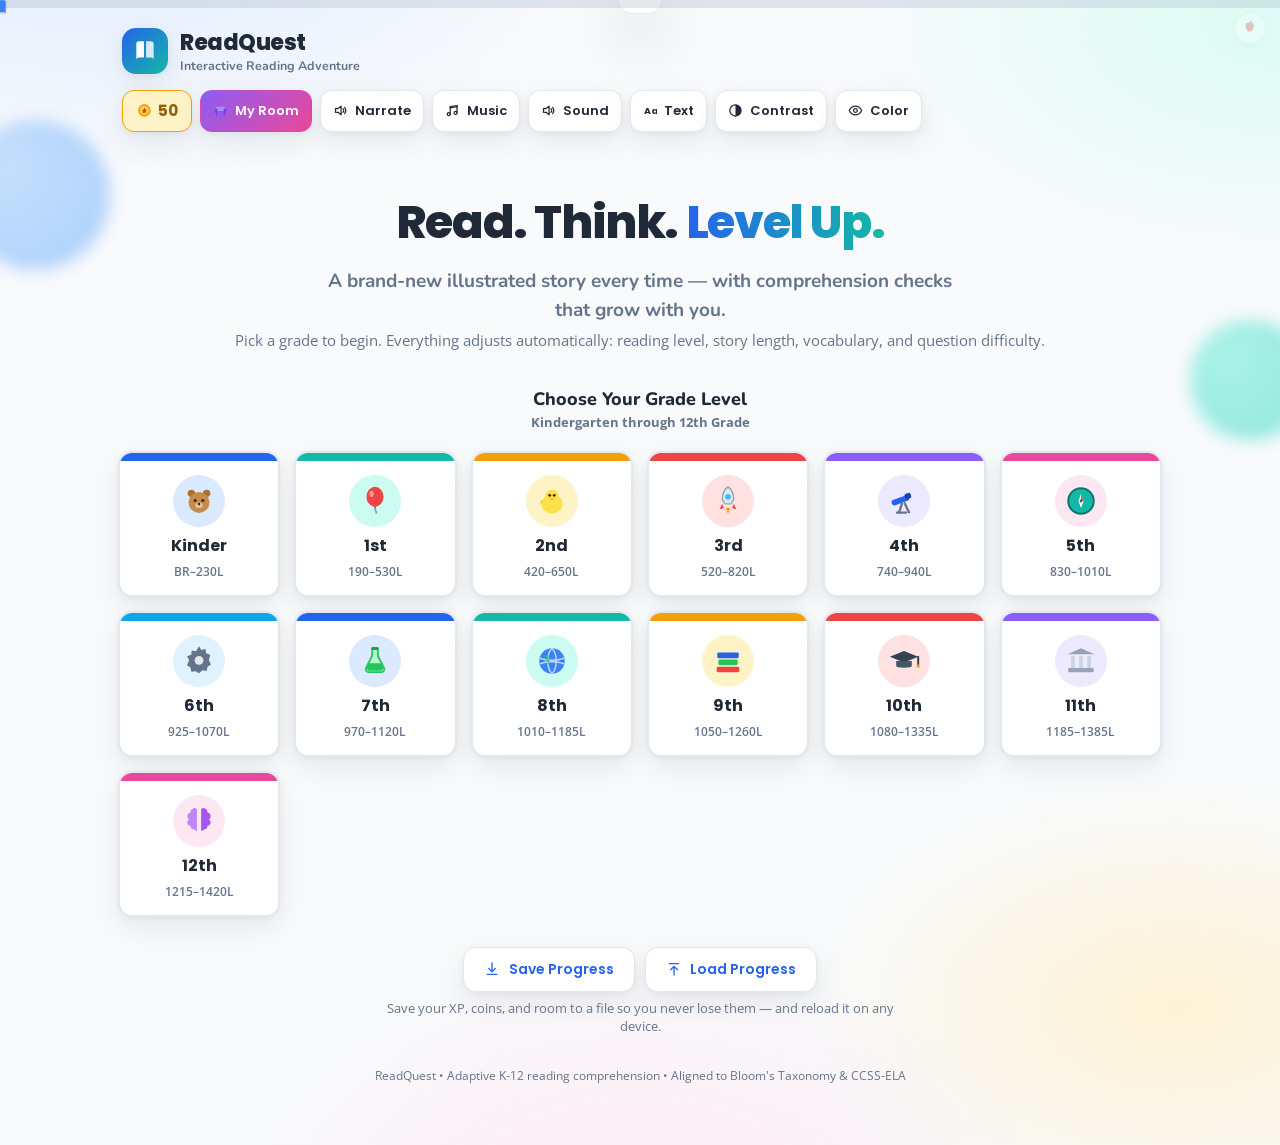
==== commit d6752854: "Update ReadQuest with latest interactions build" ====
--- a/read-quest/index.html
+++ b/read-quest/index.html
@@ -66,7 +66,7 @@
 }
 .sr-only{position:absolute;width:1px;height:1px;padding:0;margin:-1px;overflow:hidden;clip:rect(0,0,0,0);border:0}
 .ic{display:inline-block;width:1.15em;height:1.15em;vertical-align:-.2em;flex:0 0 auto}
-.iconbtn .ic,.nav-btn .ic,.chip .ic,.shop-tab .ic{width:1.15em;height:1.15em}
+.iconbtn .ic,.nav-btn .ic,.chip .ic,.shop-tab .ic,.teacher-corner-btn .ic{width:1.15em;height:1.15em}
 .btn-primary .ic,.btn-ghost .ic{width:1.1em;height:1.1em;vertical-align:-.14em}
 .hud .stat .ic{width:1.25em;height:1.25em}
 .bloom-badge .ic{width:1.15em;height:1.15em;vertical-align:-.22em}
@@ -111,6 +111,15 @@
 .coinpill{display:inline-flex;align-items:center;gap:5px;background:var(--gold-l);border:1.5px solid var(--gold);color:#92600a;border-radius:12px;padding:9px 13px;font-family:var(--font-title);font-weight:700;font-size:14px;box-shadow:var(--shadow)}
 .coinpill b{font-size:15px}
 .iconbtn.room-btn{background:linear-gradient(135deg,#8B5CF6,#EC4899);color:#fff;border-color:transparent}
+.teacher-corner-btn{
+  position:fixed;top:12px;right:14px;z-index:130;
+  width:32px;height:32px;border-radius:50%;padding:0;
+  background:var(--card);border:1.5px solid var(--line);color:var(--text);
+  display:grid;place-items:center;box-shadow:var(--shadow);
+  opacity:.32;transition:opacity .15s var(--ease),transform .15s var(--ease);
+}
+.teacher-corner-btn:hover,.teacher-corner-btn:focus-visible{opacity:1;transform:scale(1.08)}
+@media(max-width:620px){.teacher-corner-btn{width:28px;height:28px;top:8px;right:8px}}
 body.hc .coinpill{background:#1a1405;color:var(--gold)}
 
 /* ===== My Room stage (illustrated room shell + draggable items) ===== */
@@ -406,6 +415,29 @@
 .wordchip.chip-wrong{background:var(--red-l);border-color:var(--red);animation:shake .45s}
 .wordchip:disabled{cursor:default}
 .wc-period{font-family:var(--font-head);font-weight:700;font-size:calc(22px*var(--readscale));margin-left:-4px}
+.type-row{display:flex;flex-wrap:wrap;align-items:center;gap:12px;margin:16px 0 6px}
+.type-input{
+  font-family:var(--font-head);font-weight:700;font-size:calc(19px*var(--readscale));
+  background:var(--card);border:2px solid var(--line);border-radius:14px;padding:12px 16px;
+  color:var(--text);box-shadow:var(--shadow);min-width:220px;flex:1 1 220px;transition:border-color .13s;
+}
+.type-input:focus{outline:none;border-color:var(--blue)}
+.type-input.wrong{border-color:var(--red);animation:shake .45s}
+.type-input.correct{border-color:var(--green);background:var(--green-l)}
+.type-input:disabled{cursor:default}
+.match-wrap{display:grid;grid-template-columns:1fr 1fr;gap:14px 20px;margin:16px 0 6px}
+@media(max-width:620px){.match-wrap{grid-template-columns:1fr}}
+.match-col{display:flex;flex-direction:column;gap:10px}
+.match-item{
+  text-align:left;font-family:var(--font-head);font-weight:600;font-size:calc(15.5px*var(--readscale));
+  background:var(--card);border:2px solid var(--line);border-radius:13px;padding:12px 14px;
+  color:var(--text);box-shadow:var(--shadow);transition:transform .13s var(--ease),border-color .13s,background .13s;
+}
+.match-item:hover:not(:disabled){transform:translateY(-2px);border-color:var(--teal)}
+.match-item.selected{border-color:var(--blue);background:var(--blue-l)}
+.match-item.matched{background:var(--green-l);border-color:var(--green);color:#166534}
+.match-item.wrong{background:var(--red-l);border-color:var(--red);animation:shake .45s}
+.match-item:disabled{cursor:default}
 .checkpoint-label{font-family:var(--font-head);font-weight:800;color:var(--muted);font-size:12.5px;margin-left:10px}
 .q-text{font-family:var(--font-head);font-weight:700;font-size:calc(23px*var(--readscale));line-height:1.4;margin:16px 0 20px}
 .options{display:grid;grid-template-columns:1fr 1fr;gap:14px}
@@ -537,6 +569,7 @@
 <div id="topprogress" role="progressbar" aria-label="Overall progress" aria-valuemin="0" aria-valuemax="100" aria-valuenow="0"><div id="topprogress-fill"></div><div id="topprogress-runner"><span data-ic="book"></span></div></div>
 <canvas id="confetti"></canvas>
 <div class="toast" id="toast" role="status" aria-live="polite"></div>
+<button class="teacher-corner-btn" id="btn-teacher" aria-haspopup="dialog" aria-label="Teacher Mode"><span data-ic="apple"></span></button>
 
 <div id="app">
   <div class="topbar">
@@ -552,7 +585,6 @@
     <div class="toolbtns" id="toolbtns">
       <span class="coinpill" id="coinpill" title="Coins to spend in My Room"><span data-ic="coin"></span> <b id="coincount">0</b></span>
       <button class="iconbtn room-btn" id="btn-room"><span data-ic="couch"></span> My Room</button>
-      <button class="iconbtn" id="btn-teacher" aria-haspopup="dialog"><span data-ic="apple"></span> Teacher Mode</button>
       <button class="iconbtn" id="btn-narrate" aria-pressed="false" title="Read the page aloud"><span data-ic="sound"></span> Narrate</button>
       <button class="iconbtn" id="btn-music" aria-pressed="false" title="Background music"><span data-ic="music"></span> Music</button>
       <button class="iconbtn" id="btn-mute" aria-pressed="false" title="Mute all sounds"><span data-ic="sound"></span> Sound</button>
@@ -842,13 +874,15 @@
   const floor = grade.wmin;
   let order = shuffle(JOURNEY.map((_,i)=>i));
   let oi=0, guardR=0;
+  const journeyBeatName = idx => idx===0 ? "obstacle" : idx===4 ? "helper" : "rising";
   while(guardR<80){
     guardR++;
     const now = wc();
     // stop once adding another beat would push us past the target (leaving room for reserve)
     if(now >= target - reserve && now >= floor - reserve) break;
     if(oi>=order.length){ order = shuffle(order); oi=0; }
-    push("rising", sentence(b, JOURNEY[order[oi]])); oi++;
+    const jidx = order[oi];
+    push(journeyBeatName(jidx), sentence(b, JOURNEY[jidx])); oi++;
   }
 
   // ---- CLIMAX ----
@@ -923,7 +957,7 @@
     else if(beats.includes("resolution")) scene=f.scenes[0];
     else if(beats.includes("conflict")) scene=f.scenes[1];
     else scene=f.scenes[pi%f.scenes.length];
-    pages.push({eyebrow:eyebrows[Math.min(pi,eyebrows.length-1)], paragraphs:chunk.map(c=>c.text), scene});
+    pages.push({eyebrow:eyebrows[Math.min(pi,eyebrows.length-1)], paragraphs:chunk.map(c=>c.text), scene, beats});
   }
   return pages;
 }
@@ -1119,8 +1153,16 @@
   const s = shuffle(list);
   return {options:s.map(o=>o.t), correct:s.findIndex(o=>o.correct)};
 }
-
-function questionForLevel(level, f){
+// Re-shuffles a fixed (e.g. hand-curated) question's options without mutating the source object.
+function shuffleQuestionOptions(q){
+  const correctText = q.options[q.correct];
+  const options = shuffle(q.options);
+  return {...q, options, correct:options.indexOf(correctText)};
+}
+
+const need = (fn, ...deps) => { fn.needs = deps; return fn; };
+
+function questionForLevel(level, f, revealed){
   const P=f.protagonist, obj=f.objName, who=f.companion;
   const gens = {
     Remember:[
@@ -1142,13 +1184,13 @@
               {t:`Because the ${obj} was too heavy to carry.`}
             ]);
             return {q:`Why did ${P} decide to ${f.goal.short}?`, ...b, hint:`Think about what mattered most to ${P}.`};},
-      ()=>{const b=craft([
+      need(()=>{const b=craft([
               {t:`${cap(f.obstacle)} stood in the way.`, correct:true},
               {t:`${P} had forgotten what the goal was.`},
               {t:`The ${obj} disappeared at the start.`},
               {t:`Nobody wanted to help at all.`}
             ]);
-            return {q:`What was the main problem ${P} had to get past?`, ...b, hint:`It blocked the only path forward.`};},
+            return {q:`What was the main problem ${P} had to get past?`, ...b, hint:`It blocked the only path forward.`};}, 'obstacle'),
       ()=>{const b=craft([
               {t:`${cap(f.companion)} — they worked as a team.`, correct:true},
               {t:`A crowd of strangers ${P} never met.`},
@@ -1158,13 +1200,13 @@
             return {q:`Who helped ${P} the most on the journey?`, ...b, hint:`They were with ${P} from the beginning.`};}
     ],
     Apply:[
-      ()=>{const b=craft([
+      need(()=>{const b=craft([
               {t:`Stay calm, look carefully, and make a step-by-step plan like ${P} did.`, correct:true},
               {t:`Panic and give up right away.`},
               {t:`Ignore the problem and hope it disappears.`},
               {t:`Blame someone else and walk home.`}
             ]);
-            return {q:`If YOU faced a problem like ${f.obstacle}, what would be the smartest first step?`, ...b, hint:`Think about what actually worked in the story.`};},
+            return {q:`If YOU faced a problem like ${f.obstacle}, what would be the smartest first step?`, ...b, hint:`Think about what actually worked in the story.`};}, 'obstacle'),
       ()=>{const b=craft([
               {t:`Ask a partner to help and combine your ideas.`, correct:true},
               {t:`Keep it a secret and struggle alone.`},
@@ -1181,13 +1223,13 @@
             return {q:`What lesson from ${P} could help you finish something hard?`, ...b, hint:`${P} kept going by remembering the "why."`};}
     ],
     Analyze:[
-      ()=>{const b=craft([
+      need(()=>{const b=craft([
               {t:f.climaxKey+".", correct:true},
               {t:`The moment ${P} first woke up that morning.`},
               {t:`The moment the story's title appeared.`},
               {t:`The moment the ${obj} was put away for good.`}
             ]);
-            return {q:`Which event changed the story the MOST?`, ...b, hint:`Find the turning point where everything was decided.`};},
+            return {q:`Which event changed the story the MOST?`, ...b, hint:`Find the turning point where everything was decided.`};}, 'climax'),
       ()=>{const b=craft([
               {t:`It kept ${P} moving forward when things got hard.`, correct:true},
               {t:`It had no effect on the story at all.`},
@@ -1204,13 +1246,13 @@
             return {q:`Which words BEST describe ${P}, based on ${P}'s actions?`, ...b, hint:`Judge by what ${P} did, not just felt.`};}
     ],
     Evaluate:[
-      ()=>{const b=craft([
+      need(()=>{const b=craft([
               {t:`Yes — the choice fit the story's lesson that ${f.theme}.`, correct:true},
               {t:`No — ${P} should have quit at the first problem.`},
               {t:`No — helping others is never worth the effort.`},
               {t:`Yes — but only because it required no courage.`}
             ]);
-            return {q:`Was ${P}'s final decision a GOOD one? Pick the best-supported answer.`, ...b, hint:`A strong answer connects to the story's message.`};},
+            return {q:`Was ${P}'s final decision a GOOD one? Pick the best-supported answer.`, ...b, hint:`A strong answer connects to the story's message.`};}, 'resolution'),
       ()=>{const b=craft([
               {t:`It was worth it, because the outcome helped others too.`, correct:true},
               {t:`It was a waste, because nothing changed.`},
@@ -1250,7 +1292,9 @@
             return {q:`If you added ONE new character, which would improve the story most?`, ...b, hint:`Good new characters create meaningful conflict or growth.`};}
     ]
   };
-  const g = rand(gens[level]);
+  const pool = gens[level] || [];
+  const safe = revealed ? pool.filter(fn => !fn.needs || fn.needs.every(b=>revealed.has(b))) : pool;
+  const g = rand(safe.length ? safe : pool);
   const built = g();
   return {level, ...built};
 }
@@ -1261,18 +1305,20 @@
   const levels=[];
   for(let i=0;i<=grade.bloomMax;i++) levels.push(BLOOM[i]);
   const usedQ=new Set();
+  const revealed=new Set();
   let cpCount=0;
   story.pages.forEach((pg,i)=>{
     flow.push({type:"page", page:pg, num:i+1, total:story.pages.length});
+    (pg.beats||[]).forEach(b=>revealed.add(b));
     const isLast = i===story.pages.length-1;
     if(!isLast){
       let q;
       if(story.curatedQuestions && story.curatedQuestions[cpCount]){
-        q = story.curatedQuestions[cpCount];   // hand-written, Bloom's-tagged
+        q = shuffleQuestionOptions(story.curatedQuestions[cpCount]);   // hand-written, Bloom's-tagged
       } else {
         const lvl = levels[Math.min(cpCount, levels.length-1)];
         let guard=0;
-        do{ q=questionForLevel(lvl, story.facts); guard++; }while(usedQ.has(q.q) && guard<8);
+        do{ q=questionForLevel(lvl, story.facts, revealed); guard++; }while(usedQ.has(q.q) && guard<8);
         usedQ.add(q.q);
       }
       flow.push({type:"check", q, cpIndex:cpCount});
@@ -1283,7 +1329,8 @@
   const gram = GRAMMAR.build(story.facts, grade);
   if(gram.length){
     flow.push({type:"gramintro", gtotal:gram.length});
-    gram.forEach((g,i)=>flow.push({type:(g.type==="tap"?"gramtap":"gram"), item:g, gi:i, gtotal:gram.length}));
+    const gramStepType = t => t==="tap"?"gramtap" : t==="type"?"gramtype" : t==="match"?"grammatch" : "gram";
+    gram.forEach((g,i)=>flow.push({type:gramStepType(g.type), item:g, gi:i, gtotal:gram.length}));
   }
   return flow;
 }
@@ -1310,6 +1357,16 @@
   }
   function tap(skill,instruction,words,correctIdx,hint){
     return {skill,type:"tap",instruction,words,correct:(Array.isArray(correctIdx)?correctIdx:[correctIdx]),hint};
+  }
+  // Free-typed answer. `accept` lists every spelling that counts as correct (case/whitespace-insensitive).
+  function typed(skill,q,answer,accept,hint){
+    return {skill,type:"type",q,answer,accept:(accept||[answer]),hint};
+  }
+  // Click-to-connect matching. pairs: [{l,r}, ...] canonical left/right pairing.
+  function match(skill,instruction,pairs,hint){
+    const left = pairs.map((p,i)=>({id:i,text:p.l}));
+    const right = shuffle(pairs.map((p,i)=>({id:i,text:p.r})));
+    return {skill,type:"match",instruction,left,right,hint};
   }
   // ----- individual skill generators (return one item) -----
   const G={
@@ -1372,14 +1429,29 @@
     activeFix:(c)=>mc("Active Voice","Which sentence is written in the ACTIVE voice?",
       `${c.Name} opened the ${c.obj}.`,
       [`The ${c.obj} was opened by ${c.Name}.`,`The ${c.obj} had been opened.`,`The ${c.obj} was being opened.`],
-      "In the active voice, the subject performs the action.")
+      "In the active voice, the subject performs the action."),
+    pluralType:(c)=>typed("Plural Nouns",`Type the plural of “${c.noun}.”`,
+      c.noun+"s",[c.noun+"s"],"Most nouns become plural (more than one) by adding -s."),
+    verbPastType:(c)=>typed("Verb Tense",`Type the past-tense form of “${c.verb.b}.”`,
+      c.verb.ed,[c.verb.ed],"Most verbs become past tense by adding -ed."),
+    possType:(c)=>typed("Possessives",`Type the correct way to show the ${c.obj} belongs to ${c.Name}.`,
+      `${c.Name}'s ${c.obj}`,[`${c.Name}'s ${c.obj}`,`${c.Name}’s ${c.obj}`],
+      "A singular possessive adds apostrophe + s."),
+    capType:(c)=>typed("Capitalization & Punctuation",
+      `Type this sentence correctly, with a capital letter and end punctuation: “${c.lname} ran to the ${c.place}”`,
+      `${c.Name} ran to the ${c.place}.`,[`${c.Name} ran to the ${c.place}.`],
+      "Begin with a capital letter and end with a punctuation mark."),
+    posMatch:(c)=>match("Parts of Speech","Match each word to the part of speech it is.",
+      [{l:c.Name, r:"Noun (a person)"},{l:c.obj, r:"Noun (a thing)"},
+       {l:c.verbed, r:"Verb (an action)"},{l:c.adj, r:"Adjective (describes)"}],
+      "A noun names, a verb does, an adjective describes.")
   };
   const BANDS=[
-    ["capFix","endPunct","verbMC","nounTap"],
-    ["verbTap","adjMC","adjTap","pluralBlank","capFix","endPunct","nounTap"],
-    ["verbTap","adjMC","adverbMC","svAgree","tensePast","pluralBlank","endPunct","capFix"],
-    ["adverbMC","svAgree","tensePast","pronounBlank","possFix","commaFix","adjTap"],
-    ["svAgree","pronounBlank","possFix","commaFix","semicolonFix","parallelFix","activeFix","adverbMC"]
+    ["capFix","endPunct","verbMC","nounTap","posMatch"],
+    ["verbTap","adjMC","adjTap","pluralBlank","capFix","endPunct","nounTap","pluralType","posMatch"],
+    ["verbTap","adjMC","adverbMC","svAgree","tensePast","pluralBlank","endPunct","capFix","pluralType","verbPastType","posMatch"],
+    ["adverbMC","svAgree","tensePast","pronounBlank","possFix","commaFix","adjTap","verbPastType","possType","posMatch"],
+    ["svAgree","pronounBlank","possFix","commaFix","semicolonFix","parallelFix","activeFix","adverbMC","possType","capType","posMatch"]
   ];
   const COUNT=[2,3,3,4,4];
   function build(facts, grade){
@@ -2371,7 +2443,7 @@
   S.streak=0; S.bestStreak=0; S.startTime=Date.now();
   S.compFirst=0; S.gramFirst=0; S.storyCoins=0;
   S.totalQ=S.flow.filter(f=>f.type==="check").length;
-  S.grammarTotal=S.flow.filter(f=>f.type==="gram"||f.type==="gramtap").length;
+  S.grammarTotal=S.flow.filter(f=>f.type==="gram"||f.type==="gramtap"||f.type==="gramtype"||f.type==="grammatch").length;
   S.grammarCorrect=0;
   S.bloom={}; BLOOM.forEach(l=>S.bloom[l]={total:0,got:0});
   Audio.click(); renderStep();
@@ -2415,6 +2487,8 @@
   else if(step.type==="gramintro") renderGramIntro(step);
   else if(step.type==="gram") renderGram(step);
   else if(step.type==="gramtap") renderGramTap(step);
+  else if(step.type==="gramtype") renderGramType(step);
+  else if(step.type==="grammatch") renderGramMatch(step);
   // focus management for accessibility
   const h=root().querySelector("[data-focus]"); if(h) h.focus();
 }
@@ -2638,6 +2712,132 @@
       $("#hint").classList.add("show");
       setTimeout(()=>chip.classList.remove("chip-wrong"),700);
     }
+  }));
+  $("#b-back").onclick=()=>{ if(S.idx>0){S.idx--;renderStep();} };
+}
+
+function renderGramType(step){
+  const it=step.item;
+  const norm = s => (s||"").trim().replace(/\s+/g," ").replace(/[’‘]/g,"'");
+  root().innerHTML=`
+  <div class="screen">
+    ${hud()}
+    <section class="card quiz-card" role="group" aria-label="Grammar typing challenge">
+      <div>
+        <span class="bloom-badge gram-badge">${ic('pencil')} Grammar</span>
+        <span class="checkpoint-label">${it.skill} • Challenge ${step.gi+1} of ${step.gtotal}</span>
+      </div>
+      <h2 class="q-text">${it.q}</h2>
+      <div class="type-row">
+        <input type="text" class="type-input" id="type-ans" tabindex="-1" data-focus autocomplete="off" spellcheck="false" aria-label="Type your answer" />
+        <button class="nav-btn next" id="type-submit">${ic('checkc')} Check</button>
+      </div>
+      <div class="hintbox" id="hint"><b>${ic('bulb')} Hint:</b> ${it.hint}</div>
+      <div class="feedback" id="fb" aria-live="assertive"></div>
+      <div class="quiz-foot">
+        <button class="nav-btn" id="b-back">${ic('arrowL')} Back</button>
+        <span class="pagenum">Grammar skill: ${it.skill} • Type the answer</span>
+      </div>
+    </section>
+  </div>`;
+  let solved=false, wrong=0;
+  const input=$("#type-ans"), btn=$("#type-submit");
+  function submit(){
+    if(solved || !input.value.trim()) return;
+    const val = norm(input.value);
+    const ok = it.accept.some(a=>norm(a)===val);
+    if(ok){
+      solved=true;
+      const firstTry=wrong===0;
+      recordGrammar(firstTry);
+      input.classList.add("correct"); input.disabled=true; btn.disabled=true;
+      const fb=$("#fb"); fb.className="feedback good";
+      fb.innerHTML=`${ic('checkc')} ${rand(firstTry?["Correct!","Nice spelling!","You've got it!"]:["Correct!","Got it!"])}`;
+      Audio.correct();
+      if(firstTry){ confetti.burst(120); toast(ic('pencil'),`+${firstTryXP()} XP • Grammar!`); } else { confetti.burst(70); toast(ic('sparkles'),"Got it! +"+partialXP()+" XP"); }
+      setTimeout(()=>advance(),1200);
+    } else {
+      wrong++; input.classList.add("wrong"); Audio.wrong();
+      const fb=$("#fb"); fb.className="feedback bad";
+      fb.innerHTML=`${ic('xc')} ${rand(["Not quite.","Try again.","Check your spelling and try again."])}`;
+      $("#hint").classList.add("show");
+      setTimeout(()=>input.classList.remove("wrong"),700);
+    }
+  }
+  btn.addEventListener("click",submit);
+  input.addEventListener("keydown",e=>{ if(e.key==="Enter"){ e.preventDefault(); submit(); } });
+  $("#b-back").onclick=()=>{ if(S.idx>0){S.idx--;renderStep();} };
+}
+
+function renderGramMatch(step){
+  const it=step.item;
+  const leftHtml = it.left.map((l,i)=>`<button class="match-item" data-i="${i}">${l.text}</button>`).join("");
+  const rightHtml = it.right.map((r,i)=>`<button class="match-item" data-i="${i}">${r.text}</button>`).join("");
+  root().innerHTML=`
+  <div class="screen">
+    ${hud()}
+    <section class="card quiz-card" role="group" aria-label="Grammar matching challenge">
+      <div>
+        <span class="bloom-badge gram-badge">${ic('pencil')} Grammar</span>
+        <span class="checkpoint-label">${it.skill} • Challenge ${step.gi+1} of ${step.gtotal}</span>
+      </div>
+      <h2 class="q-text" tabindex="-1" data-focus>${it.instruction}</h2>
+      <div class="match-wrap">
+        <div class="match-col" id="match-left">${leftHtml}</div>
+        <div class="match-col" id="match-right">${rightHtml}</div>
+      </div>
+      <div class="hintbox" id="hint"><b>${ic('bulb')} Hint:</b> ${it.hint}</div>
+      <div class="feedback" id="fb" aria-live="assertive"></div>
+      <div class="quiz-foot">
+        <button class="nav-btn" id="b-back">${ic('arrowL')} Back</button>
+        <span class="pagenum">Grammar skill: ${it.skill} • Match the pairs</span>
+      </div>
+    </section>
+  </div>`;
+  let wrong=0, matched=0;
+  let selL=null, selR=null;
+  const total=it.left.length;
+  const leftBtns=$$("#match-left .match-item"), rightBtns=$$("#match-right .match-item");
+  function tryMatch(){
+    if(selL==null || selR==null) return;
+    const bL=leftBtns[selL], bR=rightBtns[selR];
+    if(it.left[selL].id === it.right[selR].id){
+      bL.classList.remove("selected"); bR.classList.remove("selected");
+      bL.classList.add("matched"); bR.classList.add("matched");
+      bL.disabled=true; bR.disabled=true;
+      Audio.correct(); matched++;
+      selL=null; selR=null;
+      if(matched===total){
+        const firstTry=wrong===0;
+        recordGrammar(firstTry);
+        const fb=$("#fb"); fb.className="feedback good";
+        fb.innerHTML=`${ic('checkc')} ${rand(firstTry?["All matched!","Perfect match!","You've got it!"]:["All matched!","Nice work!"])}`;
+        if(firstTry){ confetti.burst(120); toast(ic('pencil'),`+${firstTryXP()} XP • Grammar!`); } else { confetti.burst(70); toast(ic('sparkles'),"Got it! +"+partialXP()+" XP"); }
+        setTimeout(()=>advance(),1200);
+      }
+    } else {
+      wrong++;
+      bL.classList.add("wrong"); bR.classList.add("wrong"); Audio.wrong();
+      const fb=$("#fb"); fb.className="feedback bad";
+      fb.innerHTML=`${ic('xc')} ${rand(["Not a match.","Try a different pair.","Look again!"])}`;
+      $("#hint").classList.add("show");
+      setTimeout(()=>{ bL.classList.remove("wrong","selected"); bR.classList.remove("wrong","selected"); },700);
+      selL=null; selR=null;
+    }
+  }
+  leftBtns.forEach((btn,i)=>btn.addEventListener("click",()=>{
+    if(btn.disabled) return;
+    if(selL===i){ btn.classList.remove("selected"); selL=null; return; }
+    if(selL!=null) leftBtns[selL].classList.remove("selected");
+    selL=i; btn.classList.add("selected");
+    tryMatch();
+  }));
+  rightBtns.forEach((btn,i)=>btn.addEventListener("click",()=>{
+    if(btn.disabled) return;
+    if(selR===i){ btn.classList.remove("selected"); selR=null; return; }
+    if(selR!=null) rightBtns[selR].classList.remove("selected");
+    selR=i; btn.classList.add("selected");
+    tryMatch();
   }));
   $("#b-back").onclick=()=>{ if(S.idx>0){S.idx--;renderStep();} };
 }
@@ -2816,12 +3016,19 @@
     const lines=q.options.map((o,oi)=>`<div class="opt-line ${oi===q.correct?"ans":""}">${keyLetters[oi]}. ${o} ${oi===q.correct?ic('check')+" correct":""}</div>`).join("");
     return `<div class="akey"><div class="qh"><span class="bloom-badge bloom-${q.level}">${q.level}</span> Q${i+1}. ${q.q}</div>${lines}<div class="opt-line" style="margin-top:6px;color:var(--muted)">Hint given: ${q.hint}</div></div>`;
   }).join("");
-  const gramItems=S.flow.filter(x=>x.type==="gram"||x.type==="gramtap");
+  const gramItems=S.flow.filter(x=>x.type==="gram"||x.type==="gramtap"||x.type==="gramtype"||x.type==="grammatch");
   const gramKey=gramItems.map((c,i)=>{
     const it=c.item;
     if(it.type==="tap"){
       const line=it.words.map((w,wi)=>`<span class="${it.correct.includes(wi)?"ans":""}" style="${it.correct.includes(wi)?"font-weight:700;text-decoration:underline":""}">${w}</span>`).join(" ");
       return `<div class="akey"><div class="qh"><span class="bloom-badge gram-badge">${it.skill}</span> G${i+1}. ${it.instruction}</div><div class="opt-line">Sentence: ${line}.</div><div class="opt-line ans">Answer: the underlined word</div><div class="opt-line" style="margin-top:4px;color:var(--muted)">Hint: ${it.hint}</div></div>`;
+    }
+    if(it.type==="type"){
+      return `<div class="akey"><div class="qh"><span class="bloom-badge gram-badge">${it.skill}</span> G${i+1}. ${it.q}</div><div class="opt-line ans">Answer: ${it.answer}</div><div class="opt-line" style="margin-top:4px;color:var(--muted)">Hint: ${it.hint}</div></div>`;
+    }
+    if(it.type==="match"){
+      const lines=it.left.map(l=>`<div class="opt-line ans">${l.text} → ${it.right.find(r=>r.id===l.id).text}</div>`).join("");
+      return `<div class="akey"><div class="qh"><span class="bloom-badge gram-badge">${it.skill}</span> G${i+1}. ${it.instruction}</div>${lines}<div class="opt-line" style="margin-top:4px;color:var(--muted)">Hint: ${it.hint}</div></div>`;
     }
     const lines=it.options.map((o,oi)=>`<div class="opt-line ${oi===it.correct?"ans":""}">${keyLetters[oi]}. ${o} ${oi===it.correct?ic('check')+" correct":""}</div>`).join("");
     return `<div class="akey"><div class="qh"><span class="bloom-badge gram-badge">${it.skill}</span> G${i+1}. ${it.q}</div>${lines}<div class="opt-line" style="margin-top:4px;color:var(--muted)">Hint: ${it.hint}</div></div>`;
@@ -2924,11 +3131,18 @@
     const q=c.q;
     return `<div style="margin:10px 0"><b>${i+1}. (${q.level})</b> ${q.q}<br>${q.options.map((o,oi)=>`${keyLetters[oi]}. ${o}`).join("&nbsp;&nbsp; ")}<br>Answer: _______</div>`;
   }).join("");
-  const gramItems=S.flow.filter(x=>x.type==="gram"||x.type==="gramtap");
+  const gramItems=S.flow.filter(x=>x.type==="gram"||x.type==="gramtap"||x.type==="gramtype"||x.type==="grammatch");
   const gs=gramItems.map((c,i)=>{
     const it=c.item;
     if(it.type==="tap"){
       return `<div style="margin:10px 0"><b>${i+1}. (${it.skill})</b> ${it.instruction}<br>“${it.words.join(" ")}.”<br>Circle the word: _______</div>`;
+    }
+    if(it.type==="type"){
+      return `<div style="margin:10px 0"><b>${i+1}. (${it.skill})</b> ${it.q}<br>Answer: _______</div>`;
+    }
+    if(it.type==="match"){
+      const rows=it.left.map(l=>`${l.text}: _______`).join("&nbsp;&nbsp; ");
+      return `<div style="margin:10px 0"><b>${i+1}. (${it.skill})</b> ${it.instruction}<br>${rows}</div>`;
     }
     return `<div style="margin:10px 0"><b>${i+1}. (${it.skill})</b> ${it.q}<br>${it.options.map((o,oi)=>`${keyLetters[oi]}. ${o}`).join("&nbsp;&nbsp; ")}<br>Answer: _______</div>`;
   }).join("");
